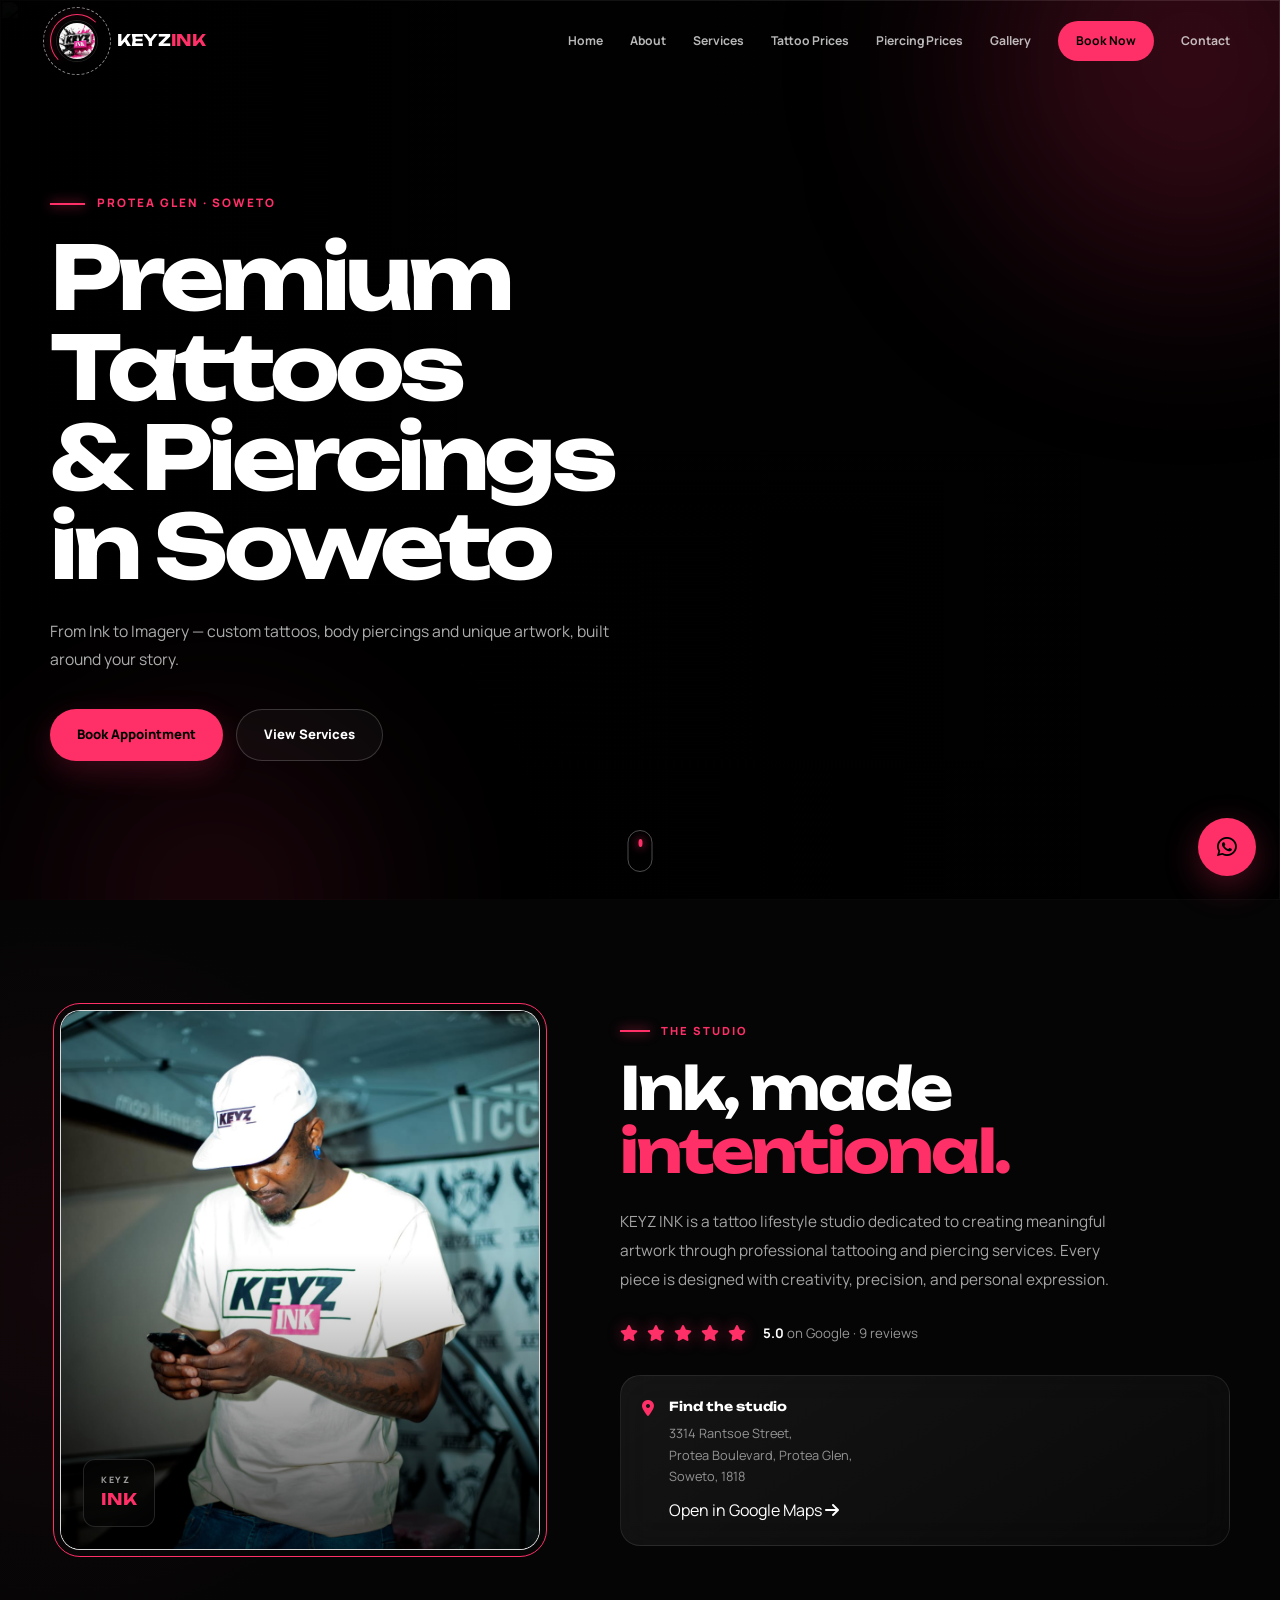
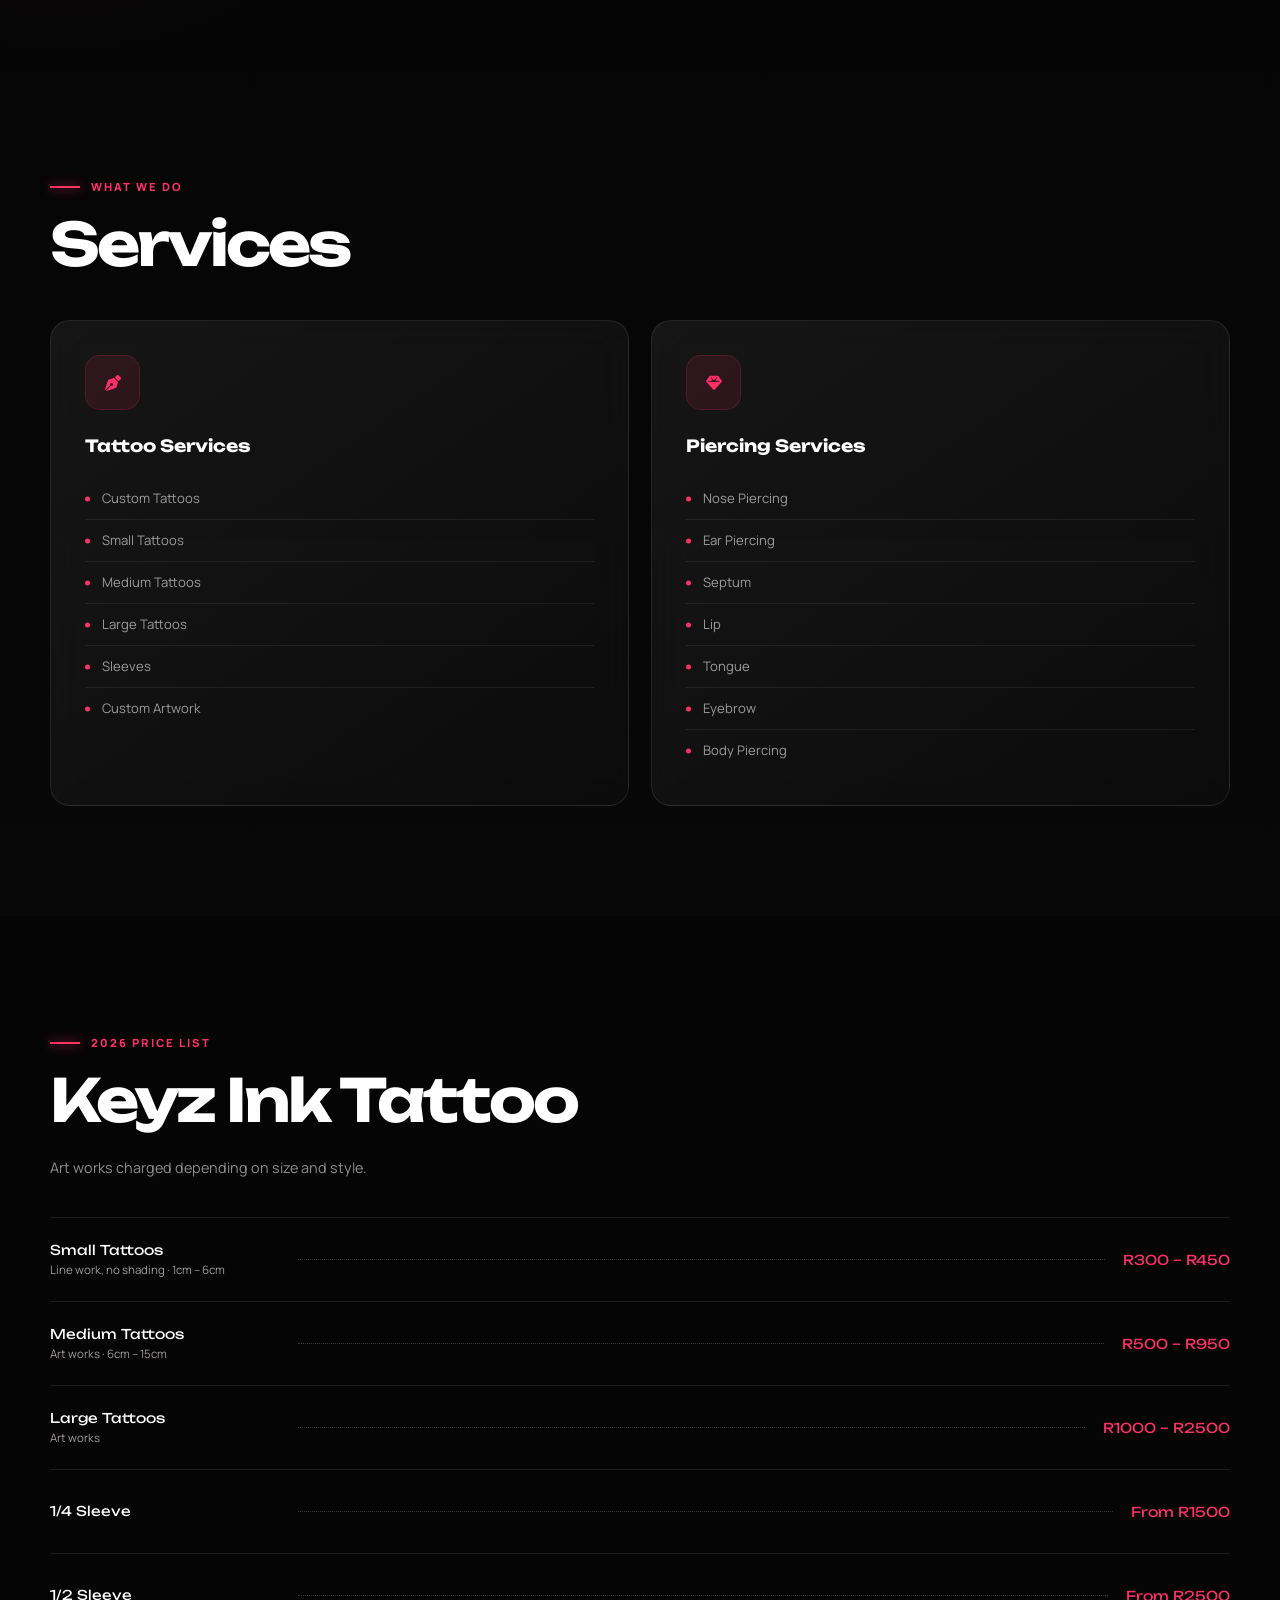
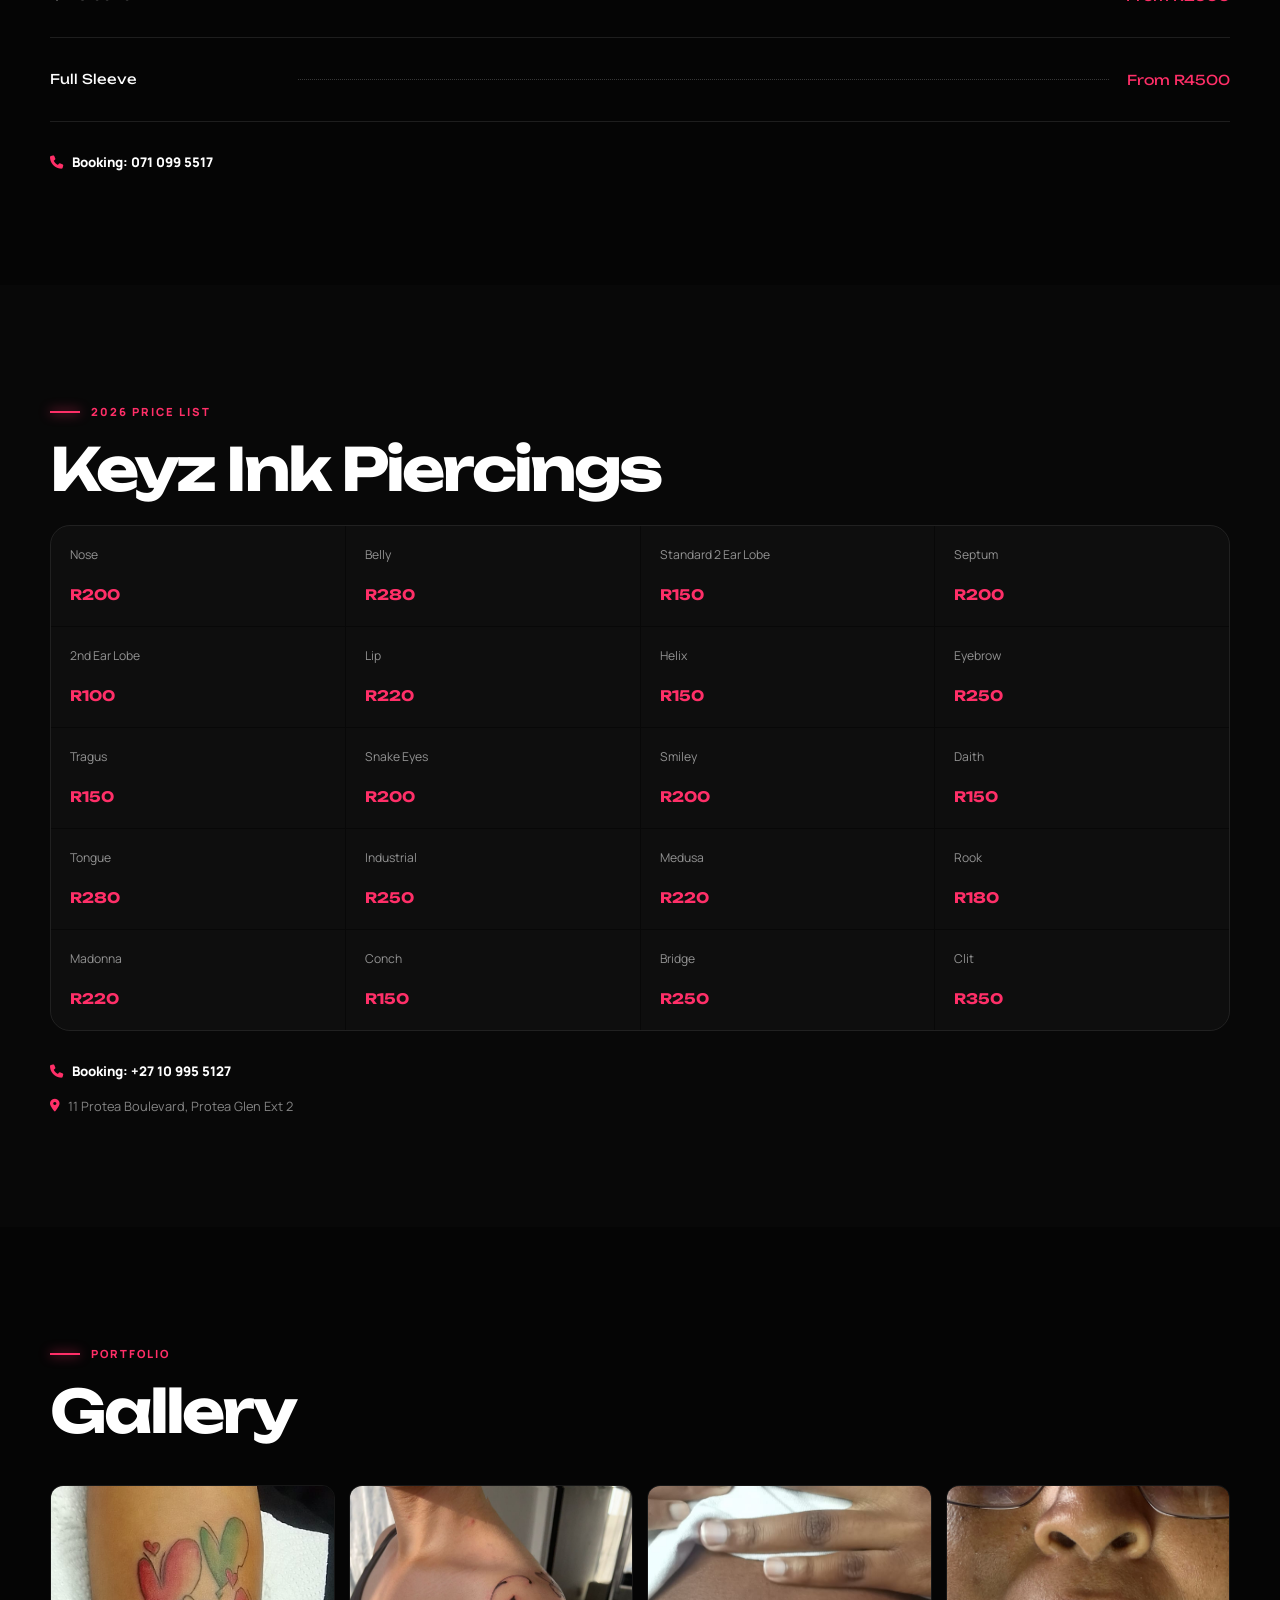
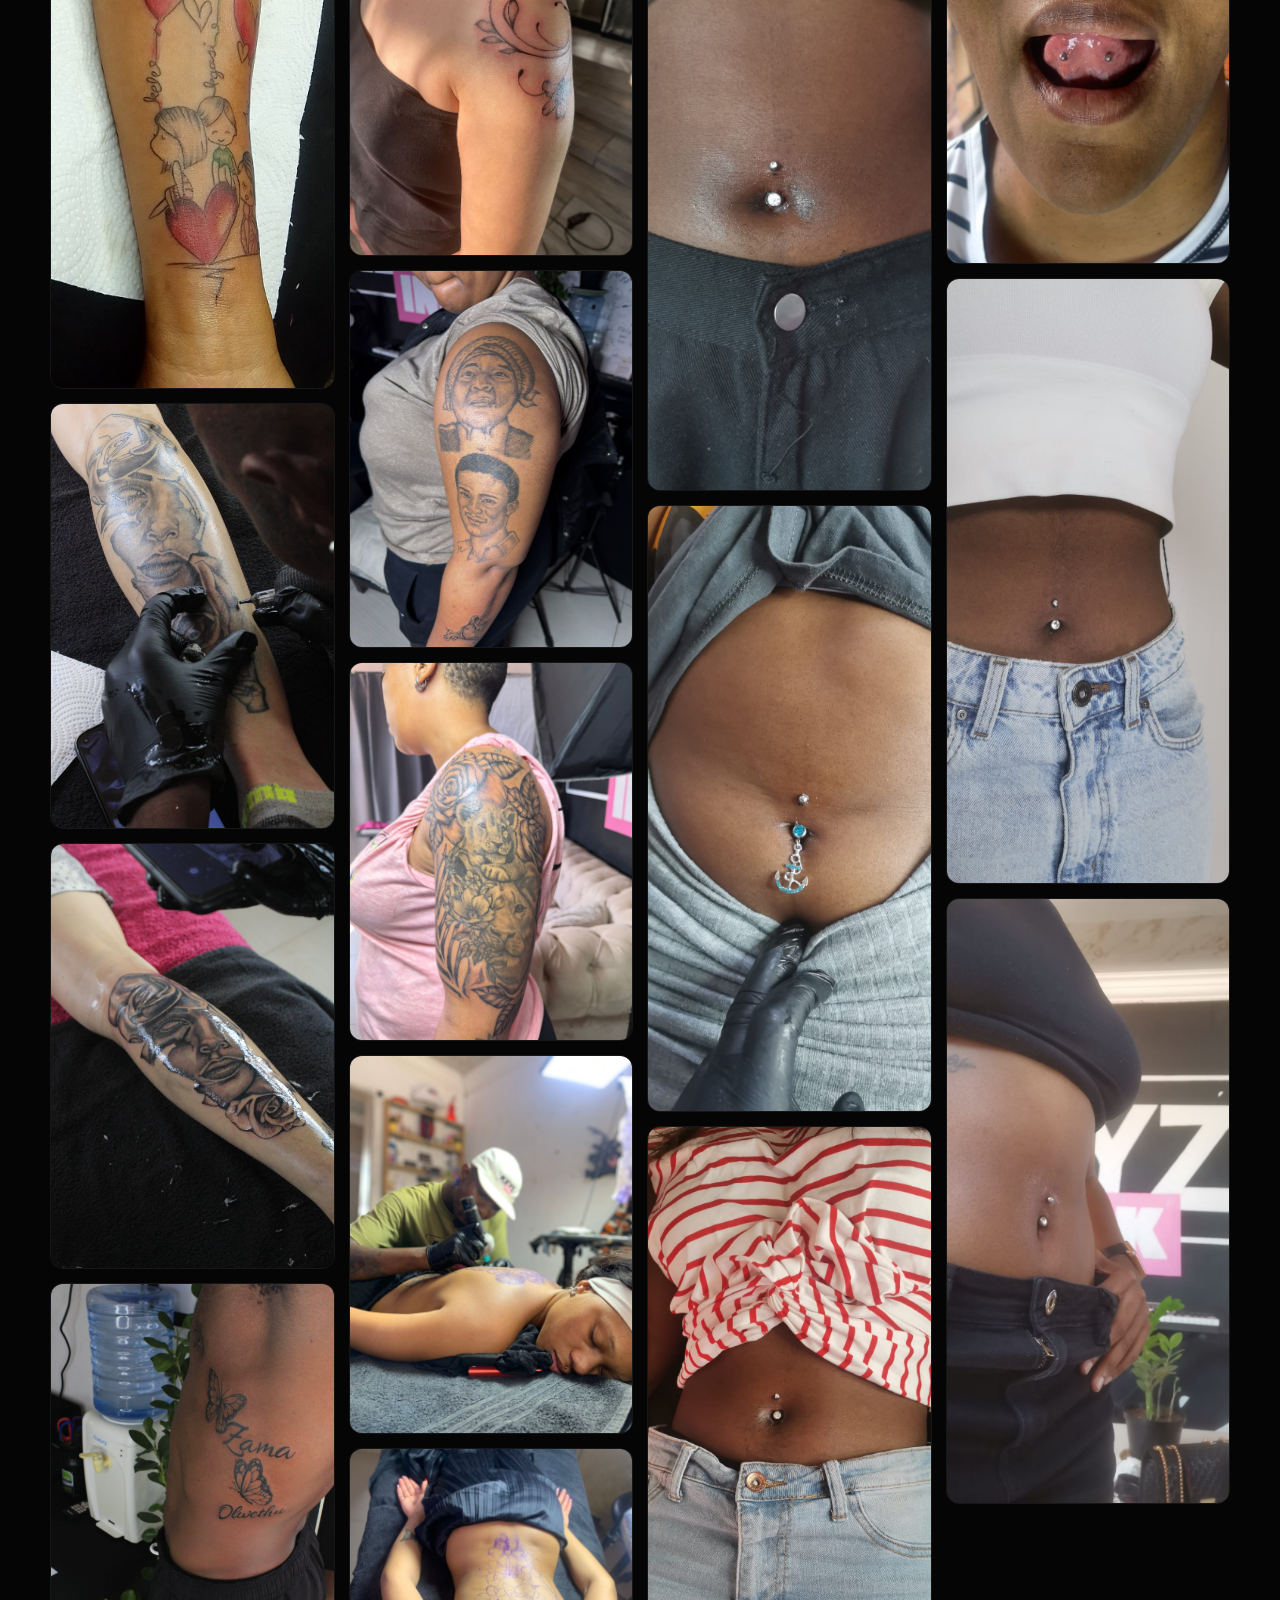
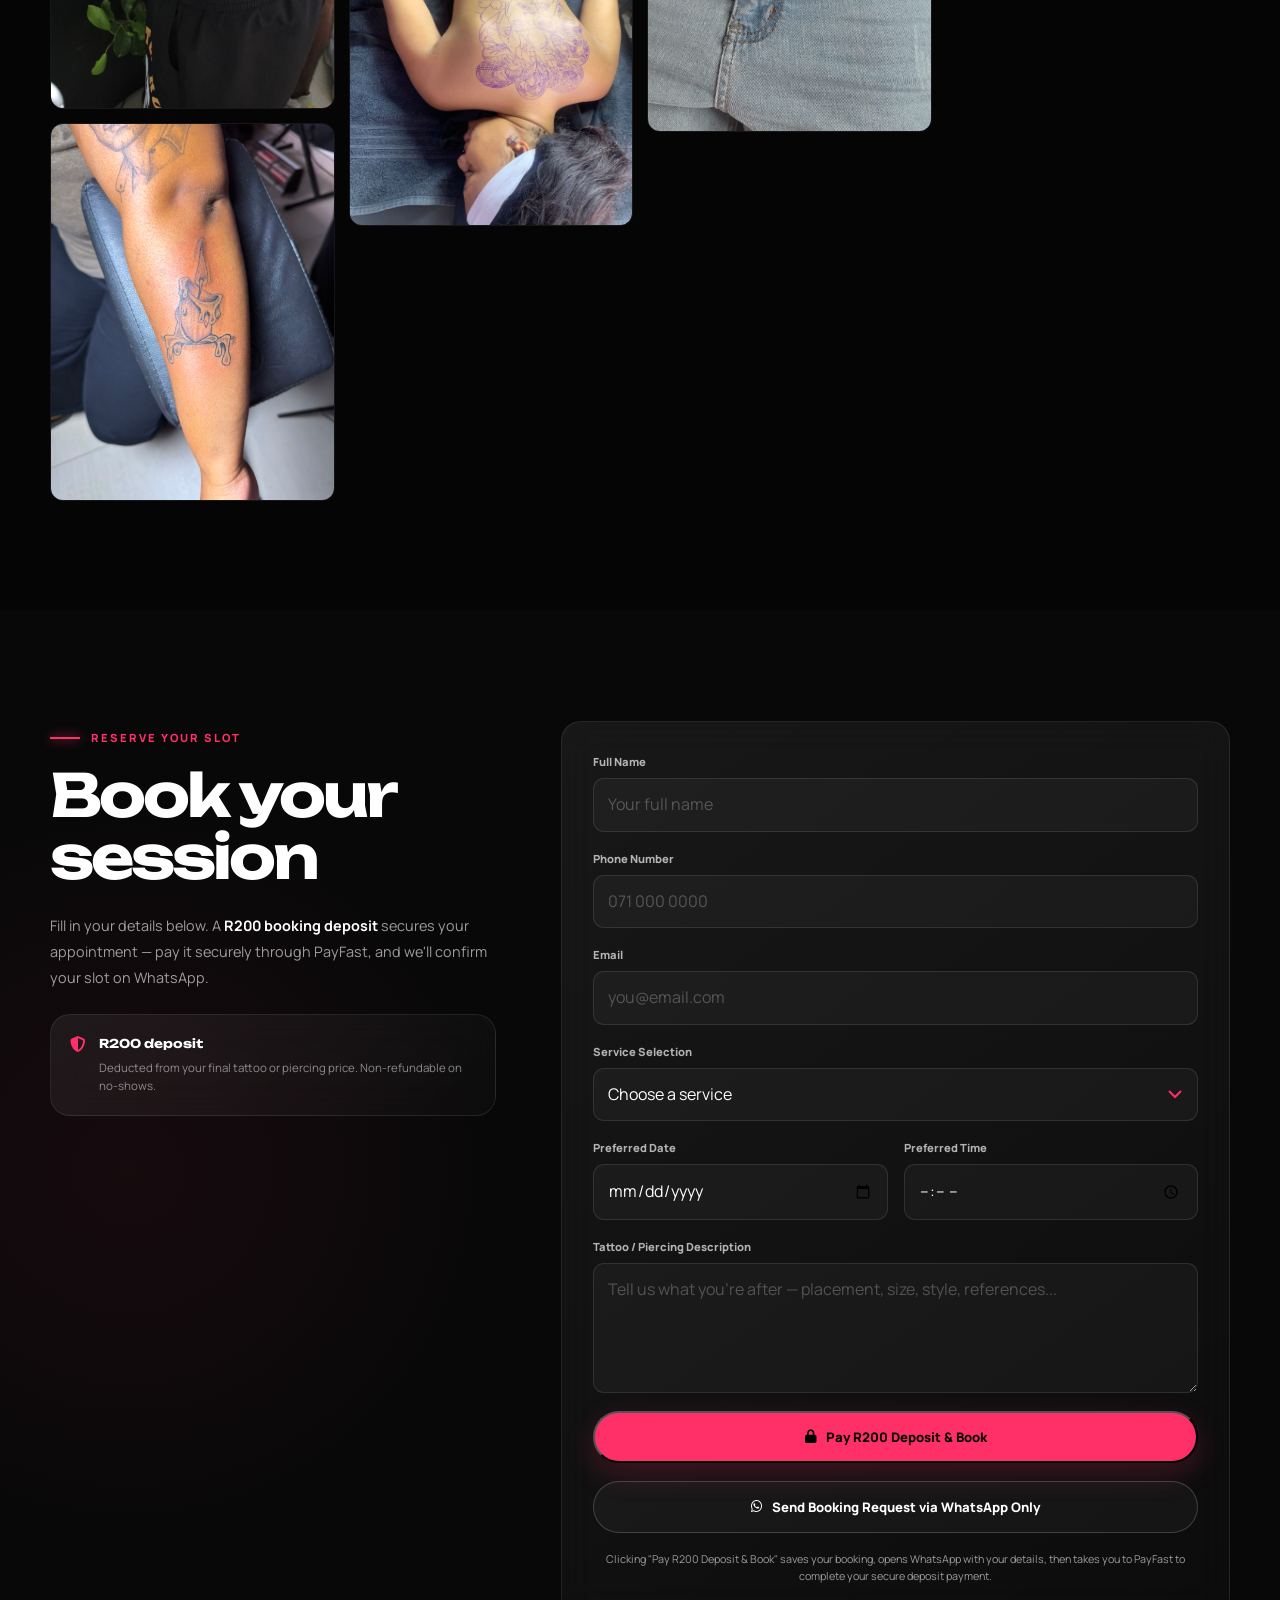
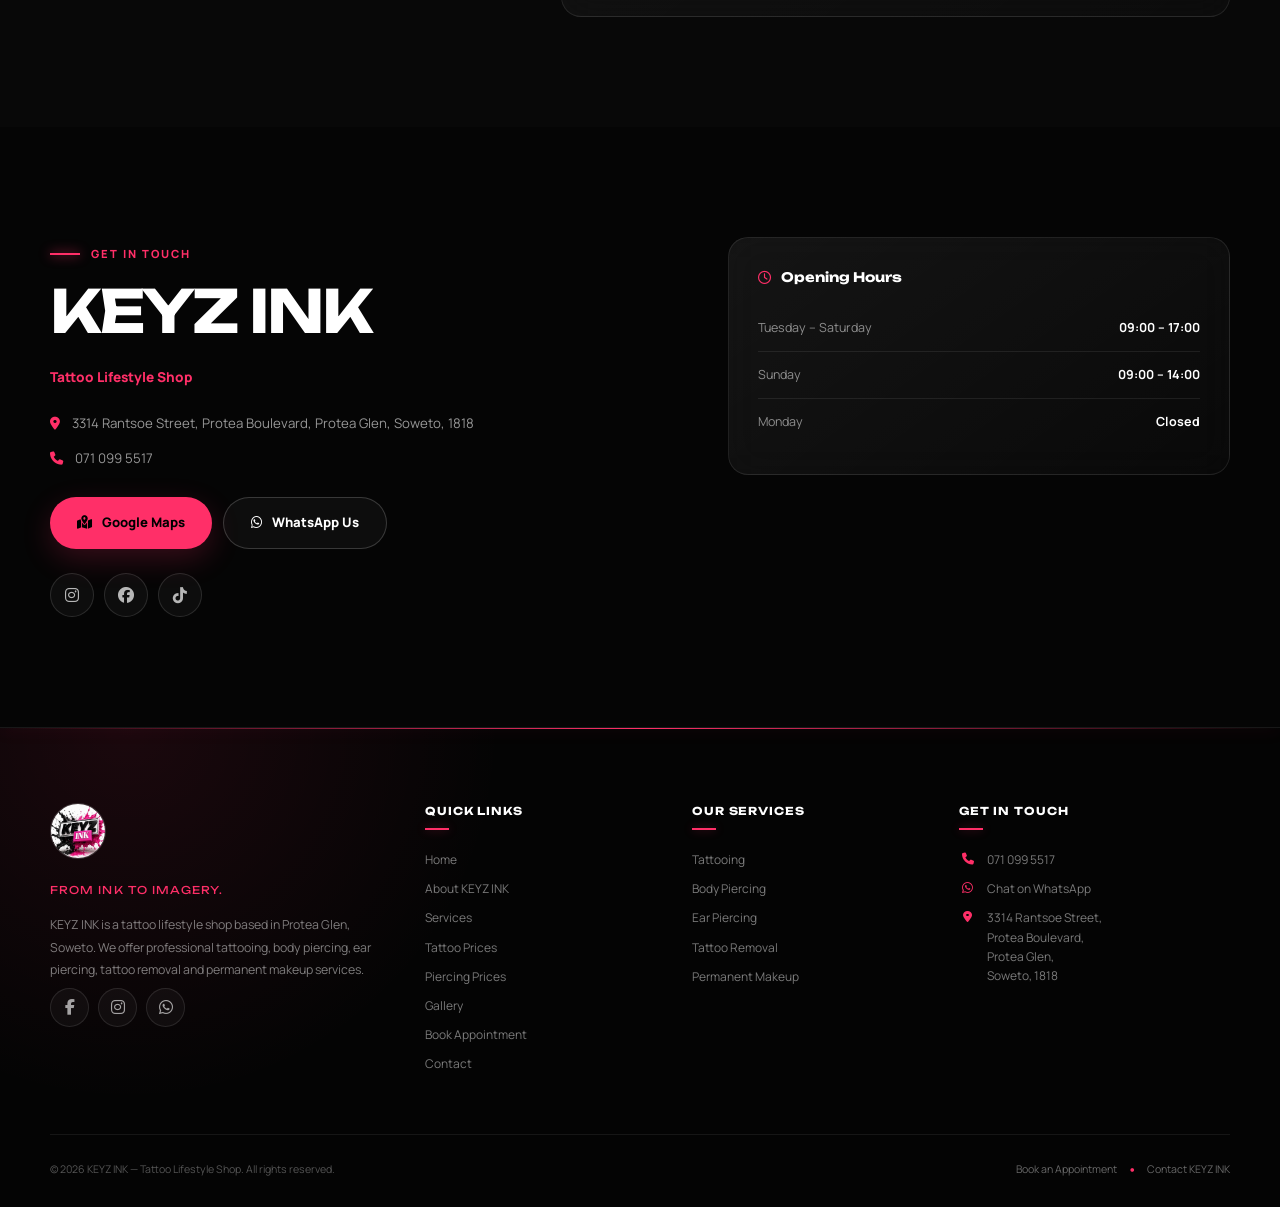
==== public/index.html @ 3956e94f "Refactor code structure for improved readability and maintainability" ====
<!DOCTYPE html>
<html lang="en">
<head>
<meta charset="UTF-8">
<meta name="viewport" content="width=device-width, initial-scale=1.0">
<title>KEYZ INK — Tattoo Lifestyle Shop | Soweto</title>
<meta name="description" content="Premium tattoo and piercing studio in Protea Glen, Soweto. From Ink to Imagery.">

<link rel="preconnect" href="https://fonts.googleapis.com">
<link rel="preconnect" href="https://fonts.gstatic.com" crossorigin>
<link href="https://fonts.googleapis.com/css2?family=Unbounded:wght@400;600;700;900&family=Manrope:wght@400;500;600;700;800&display=swap" rel="stylesheet">
<link rel="stylesheet" href="https://cdnjs.cloudflare.com/ajax/libs/font-awesome/6.5.2/css/all.min.css">
<link rel="stylesheet" href="style.css">
</head>
<body>

<div class="grain"></div>

<!-- HEADER -->
<header class="site-header" id="siteHeader">
  <div class="header-inner">

    <a href="#home" class="logo">
      <div class="logo-orbit">
        <span class="orbit orbit-one"></span>
        <span class="orbit orbit-two"></span>
        <img src="images/logo.jpeg" alt="KEYZ INK Tattoo Lifestyle Shop">
      </div>
      <span class="logo-text">
        <span class="logo-keyz">KEYZ</span><span class="logo-ink">INK</span>
      </span>
    </a>

    <nav class="main-nav" id="mainNav">
      <a href="#home" class="nav-link">Home</a>
      <a href="#about" class="nav-link">About</a>
      <a href="#services" class="nav-link">Services</a>
      <a href="#tattoo-prices" class="nav-link">Tattoo Prices</a>
      <a href="#piercing-prices" class="nav-link">Piercing Prices</a>
      <a href="#gallery" class="nav-link">Gallery</a>
      <a href="#booking" class="nav-link nav-cta">Book Now</a>
      <a href="#contact" class="nav-link">Contact</a>
    </nav>

    <button class="hamburger" id="hamburger" aria-label="Toggle menu" aria-expanded="false">
      <span></span><span></span><span></span>
    </button>
  </div>
</header>

<!-- HERO -->
<section class="hero" id="home">
  <div class="hero-bg">
    <img src="https://images.unsplash.com/photo-1611501275019-9b5cda994e8d?q=80&w=1800&auto=format&fit=crop" alt="" loading="eager">
    <div class="hero-overlay"></div>
  </div>

  <div class="glow glow-1"></div>
  <div class="glow glow-2"></div>

  <div class="hero-content">
    <p class="hero-eyebrow">Protea Glen · Soweto</p>
    <h1 class="hero-title">
      Premium Tattoos<br>&amp; Piercings<br>in Soweto
    </h1>
    <p class="hero-tagline">From Ink to Imagery — custom tattoos, body piercings and unique artwork, built around your story.</p>

    <div class="hero-actions">
      <a href="#booking" class="btn btn-primary">Book Appointment</a>
      <a href="#services" class="btn btn-ghost">View Services</a>
    </div>
  </div>

  <a href="#about" class="scroll-cue" aria-label="Scroll down">
    <span></span>
  </a>
</section>

<!-- ABOUT -->
<section class="about" id="about">
    <div class="section-inner about-grid">

        <div class="about-image">
            <img src="images/about.jpeg" alt="KEYZ INK Tattoo Lifestyle Shop">
            <div class="about-image-badge">
                <span>KEYZ</span>
                <strong>INK</strong>
            </div>
        </div>

        <div class="about-copy">
            <p class="section-kicker">THE STUDIO</p>

            <h2 class="section-title">
                Ink, made<br>
                <span>intentional.</span>
            </h2>

            <p class="about-text">
                KEYZ INK is a tattoo lifestyle studio dedicated to creating
                meaningful artwork through professional tattooing and piercing
                services. Every piece is designed with creativity, precision,
                and personal expression.
            </p>

            <div class="rating-block">
                <div class="stars" aria-label="5 out of 5 stars">
                    <i class="fa-solid fa-star"></i>
                    <i class="fa-solid fa-star"></i>
                    <i class="fa-solid fa-star"></i>
                    <i class="fa-solid fa-star"></i>
                    <i class="fa-solid fa-star"></i>
                </div>

                <p>
                    <strong>5.0</strong> on Google · 9 reviews
                </p>
            </div>

            <div class="about-location glass-card">
                <i class="fa-solid fa-location-dot"></i>

                <div>
                    <h3>Find the studio</h3>

                    <p>
                        3314 Rantsoe Street,<br>
                        Protea Boulevard, Protea Glen,<br>
                        Soweto, 1818
                    </p>

                    <a
                        href="https://www.google.com/maps/search/?api=1&query=3314+Rantsoe+Street+Protea+Boulevard+Protea+Glen+Soweto+1818"
                        target="_blank"
                        rel="noopener"
                        class="text-link"
                    >
                        Open in Google Maps
                        <i class="fa-solid fa-arrow-right"></i>
                    </a>
                </div>
            </div>

        </div>

    </div>
</section>

<!-- SERVICES -->
<section class="services" id="services">
  <div class="section-inner">
    <p class="section-kicker">What we do</p>
    <h2 class="section-title">Services</h2>

    <div class="services-grid">
      <div class="glass-card service-card">
        <div class="service-icon"><i class="fa-solid fa-pen-nib"></i></div>
        <h3>Tattoo Services</h3>
        <ul class="service-list">
          <li>Custom Tattoos</li>
          <li>Small Tattoos</li>
          <li>Medium Tattoos</li>
          <li>Large Tattoos</li>
          <li>Sleeves</li>
          <li>Custom Artwork</li>
        </ul>
      </div>

      <div class="glass-card service-card">
        <div class="service-icon"><i class="fa-solid fa-gem"></i></div>
        <h3>Piercing Services</h3>
        <ul class="service-list">
          <li>Nose Piercing</li>
          <li>Ear Piercing</li>
          <li>Septum</li>
          <li>Lip</li>
          <li>Tongue</li>
          <li>Eyebrow</li>
          <li>Body Piercing</li>
        </ul>
      </div>
    </div>
  </div>
</section>

<!-- TATTOO PRICES -->
<section class="pricing" id="tattoo-prices">
  <div class="section-inner">
    <p class="section-kicker">2026 Price List</p>
    <h2 class="section-title">Keyz Ink Tattoo</h2>
    <p class="pricing-subtitle">Art works charged depending on size and style.</p>

    <div class="flash-sheet">
      <div class="flash-row">
        <div class="flash-name">
          <span class="flash-title">Small Tattoos</span>
          <span class="flash-detail">Line work, no shading · 1cm – 6cm</span>
        </div>
        <div class="flash-leader"></div>
        <div class="flash-price">R300 – R450</div>
      </div>

      <div class="flash-row">
        <div class="flash-name">
          <span class="flash-title">Medium Tattoos</span>
          <span class="flash-detail">Art works · 6cm – 15cm</span>
        </div>
        <div class="flash-leader"></div>
        <div class="flash-price">R500 – R950</div>
      </div>

      <div class="flash-row">
        <div class="flash-name">
          <span class="flash-title">Large Tattoos</span>
          <span class="flash-detail">Art works</span>
        </div>
        <div class="flash-leader"></div>
        <div class="flash-price">R1000 – R2500</div>
      </div>

      <div class="flash-row">
        <div class="flash-name">
          <span class="flash-title">1/4 Sleeve</span>
        </div>
        <div class="flash-leader"></div>
        <div class="flash-price">From R1500</div>
      </div>

      <div class="flash-row">
        <div class="flash-name">
          <span class="flash-title">1/2 Sleeve</span>
        </div>
        <div class="flash-leader"></div>
        <div class="flash-price">From R2500</div>
      </div>

      <div class="flash-row">
        <div class="flash-name">
          <span class="flash-title">Full Sleeve</span>
        </div>
        <div class="flash-leader"></div>
        <div class="flash-price">From R4500</div>
      </div>
    </div>

    <a href="tel:0710995517" class="booking-line"><i class="fa-solid fa-phone"></i> Booking: 071 099 5517</a>
  </div>
</section>

<!-- PIERCING PRICES -->
<section class="pricing pricing-alt" id="piercing-prices">
  <div class="section-inner">
    <p class="section-kicker">2026 Price List</p>
    <h2 class="section-title">Keyz Ink Piercings</h2>

    <div class="piercing-grid">
      <div class="piercing-item"><span>Nose</span><b>R200</b></div>
      <div class="piercing-item"><span>Belly</span><b>R280</b></div>
      <div class="piercing-item"><span>Standard 2 Ear Lobe</span><b>R150</b></div>
      <div class="piercing-item"><span>Septum</span><b>R200</b></div>
      <div class="piercing-item"><span>2nd Ear Lobe</span><b>R100</b></div>
      <div class="piercing-item"><span>Lip</span><b>R220</b></div>
      <div class="piercing-item"><span>Helix</span><b>R150</b></div>
      <div class="piercing-item"><span>Eyebrow</span><b>R250</b></div>
      <div class="piercing-item"><span>Tragus</span><b>R150</b></div>
      <div class="piercing-item"><span>Snake Eyes</span><b>R200</b></div>
      <div class="piercing-item"><span>Smiley</span><b>R200</b></div>
      <div class="piercing-item"><span>Daith</span><b>R150</b></div>
      <div class="piercing-item"><span>Tongue</span><b>R280</b></div>
      <div class="piercing-item"><span>Industrial</span><b>R250</b></div>
      <div class="piercing-item"><span>Medusa</span><b>R220</b></div>
      <div class="piercing-item"><span>Rook</span><b>R180</b></div>
      <div class="piercing-item"><span>Madonna</span><b>R220</b></div>
      <div class="piercing-item"><span>Conch</span><b>R150</b></div>
      <div class="piercing-item"><span>Bridge</span><b>R250</b></div>
      <div class="piercing-item"><span>Clit</span><b>R350</b></div>
    </div>

    <a href="tel:+27109955127" class="booking-line"><i class="fa-solid fa-phone"></i> Booking: +27 10 995 5127</a>
    <p class="piercing-location"><i class="fa-solid fa-location-dot"></i> 11 Protea Boulevard, Protea Glen Ext 2</p>
  </div>
</section>

<!-- GALLERY -->
<section class="gallery" id="gallery">
  <div class="section-inner">
    <p class="section-kicker">Portfolio</p>
    <h2 class="section-title">Gallery</h2>

    <div class="masonry" id="masonry">
      <!-- populated by script.js -->
    </div>
  </div>
</section>

<div class="lightbox" id="lightbox">
  <button class="lightbox-close" id="lightboxClose" aria-label="Close"><i class="fa-solid fa-xmark"></i></button>
  <button class="lightbox-nav lightbox-prev" id="lightboxPrev" aria-label="Previous"><i class="fa-solid fa-chevron-left"></i></button>
  <img src="" alt="" id="lightboxImg">
  <button class="lightbox-nav lightbox-next" id="lightboxNext" aria-label="Next"><i class="fa-solid fa-chevron-right"></i></button>
</div>

<!-- BOOKING -->
<section class="booking" id="booking">
  <div class="section-inner booking-grid">
    <div class="booking-intro">
      <p class="section-kicker">Reserve your slot</p>
      <h2 class="section-title">Book your session</h2>
      <p class="booking-text">Fill in your details below. A <strong>R200 booking deposit</strong> secures your appointment — pay it securely through PayFast, and we'll confirm your slot on WhatsApp.</p>

      <div class="glass-card deposit-note">
        <i class="fa-solid fa-shield-halved"></i>
        <div>
          <h4>R200 deposit</h4>
          <p>Deducted from your final tattoo or piercing price. Non-refundable on no-shows.</p>
        </div>
      </div>
    </div>

    <form class="glass-card booking-form" id="bookingForm">
      <div class="form-row">
        <label for="fullName">Full Name</label>
        <input type="text" id="fullName" name="fullName" placeholder="Your full name" required>
      </div>

      <div class="form-row">
        <label for="phone">Phone Number</label>
        <input type="tel" id="phone" name="phone" placeholder="071 000 0000" required>
      </div>

      <div class="form-row">
        <label for="email">Email</label>
        <input type="email" id="email" name="email" placeholder="you@email.com" required>
      </div>

      <div class="form-row">
        <label for="serviceType">Service Selection</label>
        <select id="serviceType" name="serviceType" required>
          <option value="" disabled selected>Choose a service</option>
          <option value="Tattoo">Tattoo</option>
          <option value="Piercing">Piercing</option>
          <option value="Consultation">Consultation</option>
        </select>
      </div>

      <div class="form-row form-row-split">
        <div>
          <label for="date">Preferred Date</label>
          <input type="date" id="date" name="date" required>
        </div>
        <div>
          <label for="time">Preferred Time</label>
          <input type="time" id="time" name="time" required>
        </div>
      </div>

      <div class="form-row">
        <label for="description">Tattoo / Piercing Description</label>
        <textarea id="description" name="description" rows="4" placeholder="Tell us what you're after — placement, size, style, references..." required></textarea>
      </div>

      <button type="submit" class="btn btn-primary btn-block" id="submitBtn">
        <i class="fa-solid fa-lock"></i> Pay R200 Deposit &amp; Book
      </button>

      <button type="button" class="btn btn-ghost btn-block" id="whatsappOnlyBtn">
        <i class="fa-brands fa-whatsapp"></i> Send Booking Request via WhatsApp Only
      </button>

      <p class="form-note" id="formNote">Clicking "Pay R200 Deposit &amp; Book" saves your booking, opens WhatsApp with your details, then takes you to PayFast to complete your secure deposit payment.</p>
    </form>
  </div>
</section>

<!-- CONTACT -->
<section class="contact" id="contact">
  <div class="section-inner contact-grid">
    <div>
      <p class="section-kicker">Get in touch</p>
      <h2 class="section-title">KEYZ INK</h2>
      <p class="contact-sub">Tattoo Lifestyle Shop</p>

      <ul class="contact-list">
        <li><i class="fa-solid fa-location-dot"></i> 3314 Rantsoe Street, Protea Boulevard, Protea Glen, Soweto, 1818</li>
        <li><i class="fa-solid fa-phone"></i> 071 099 5517</li>
      </ul>

      <div class="contact-actions">
        <a href="https://www.google.com/maps/search/?api=1&query=3314+Rantsoe+Street+Protea+Boulevard+Protea+Glen+Soweto+1818" target="_blank" rel="noopener" class="btn btn-primary"><i class="fa-solid fa-map-location-dot"></i> Google Maps</a>
        <a href="https://wa.me/27710995517" target="_blank" rel="noopener" class="btn btn-ghost"><i class="fa-brands fa-whatsapp"></i> WhatsApp Us</a>
      </div>

      <div class="socials">
        <a href="https://www.instagram.com/keyzink_/" target="_blank" rel="noopener" aria-label="Instagram"><i class="fa-brands fa-instagram"></i></a>
        <a href="https://www.facebook.com/keyzinksa/" target="_blank" rel="noopener" aria-label="Facebook"><i class="fa-brands fa-facebook"></i></a>
        <a href="#" aria-label="TikTok"><i class="fa-brands fa-tiktok"></i></a>
      </div>
    </div>

    <div class="glass-card hours-card">
      <h3><i class="fa-regular fa-clock"></i> Opening Hours</h3>
      <div class="hours-row"><span>Tuesday – Saturday</span><b>09:00 – 17:00</b></div>
      <div class="hours-row"><span>Sunday</span><b>09:00 – 14:00</b></div>
      <div class="hours-row"><span>Monday</span><b>Closed</b></div>
    </div>
  </div>
</section>

<footer class="site-footer">

    <div class="footer-inner">

        <div class="footer-brand">

            <a href="#home" class="footer-logo">
                <img src="images/logo.jpeg" alt="KEYZ INK Tattoo Lifestyle Shop">
            </a>

            <p class="footer-tagline">FROM INK TO IMAGERY.</p>

            <p class="footer-description">
                KEYZ INK is a tattoo lifestyle shop based in
                Protea Glen, Soweto. We offer professional
                tattooing, body piercing, ear piercing,
                tattoo removal and permanent makeup services.
            </p>

            <div class="footer-socials">
                <a href="https://www.facebook.com/keyzinksa/" target="_blank" rel="noopener" aria-label="KEYZ INK Facebook"><i class="fa-brands fa-facebook-f"></i></a>
                <a href="https://www.instagram.com/keyzink_/" target="_blank" rel="noopener" aria-label="KEYZ INK Instagram"><i class="fa-brands fa-instagram"></i></a>
                <a href="https://wa.me/27710995517" target="_blank" rel="noopener" aria-label="KEYZ INK WhatsApp"><i class="fa-brands fa-whatsapp"></i></a>
            </div>

        </div>

        <div class="footer-column">
            <h3>QUICK LINKS</h3>
            <a href="#home">Home</a>
            <a href="#about">About KEYZ INK</a>
            <a href="#services">Services</a>
            <a href="#tattoo-prices">Tattoo Prices</a>
            <a href="#piercing-prices">Piercing Prices</a>
            <a href="#gallery">Gallery</a>
            <a href="#booking">Book Appointment</a>
            <a href="#contact">Contact</a>
        </div>

        <div class="footer-column">
            <h3>OUR SERVICES</h3>
            <span>Tattooing</span>
            <span>Body Piercing</span>
            <span>Ear Piercing</span>
            <span>Tattoo Removal</span>
            <span>Permanent Makeup</span>
        </div>

        <div class="footer-column footer-contact">
            <h3>GET IN TOUCH</h3>
            <a href="tel:+27710995517"><i class="fa-solid fa-phone"></i><span>071 099 5517</span></a>
            <a href="https://wa.me/27710995517" target="_blank" rel="noopener"><i class="fa-brands fa-whatsapp"></i><span>Chat on WhatsApp</span></a>
            <a href="https://www.google.com/maps/search/?api=1&query=3314+Rantsoe+Street+Protea+Boulevard+Protea+Glen+Soweto+1818" target="_blank" rel="noopener">
                <i class="fa-solid fa-location-dot"></i>
                <span>3314 Rantsoe Street,<br>Protea Boulevard,<br>Protea Glen,<br>Soweto, 1818</span>
            </a>
        </div>

    </div>

    <div class="footer-bottom">
        <p>© 2026 KEYZ INK — Tattoo Lifestyle Shop. All rights reserved.</p>
        <div class="footer-bottom-links">
            <a href="#booking">Book an Appointment</a>
            <span>•</span>
            <a href="#contact">Contact KEYZ INK</a>
        </div>
    </div>

</footer>

<a href="https://wa.me/27710995517" class="whatsapp-float" target="_blank" rel="noopener" aria-label="Chat on WhatsApp">
  <i class="fa-brands fa-whatsapp"></i>
</a>

<script src="script.js"></script>
</body>
</html>
---- public/style.css ----
/* =========================================================
   KEYZ INK — TATTOO LIFESTYLE SHOP
   BLACK / WHITE / PINK
   COMPLETE PREMIUM STYLESHEET
   ========================================================= */


/* =========================================================
   VARIABLES
   ========================================================= */

:root {
    --black: #050505;
    --black-2: #080808;
    --black-3: #101010;
    --black-4: #151515;

    --white: #ffffff;
    --white-soft: #eeeeee;

    --grey: #a09ba0;
    --grey-dark: #666166;

    --pink: #ff2f68;
    --pink-light: #ff5684;
    --pink-dark: #d91c54;

    --pink-soft: rgba(255, 47, 104, 0.1);
    --pink-glow: rgba(255, 47, 104, 0.25);
    --pink-glow-strong: rgba(255, 47, 104, 0.45);

    --border: rgba(255, 255, 255, 0.09);
    --border-light: rgba(255, 255, 255, 0.14);

    --display: "Unbounded", sans-serif;
    --body: "Manrope", sans-serif;

    --container: 1180px;

    --radius: 20px;
    --radius-small: 12px;

    --ease: cubic-bezier(.2, .8, .2, 1);
}


/* =========================================================
   RESET
   ========================================================= */

* {
    margin: 0;
    padding: 0;
    box-sizing: border-box;
}

html {
    scroll-behavior: smooth;
    background: var(--black);
}

body {
    background: var(--black);
    color: var(--white);
    font-family: var(--body);
    line-height: 1.6;
    overflow-x: hidden;
}

img {
    display: block;
    max-width: 100%;
}

a {
    color: inherit;
    text-decoration: none;
}

button,
input,
select,
textarea {
    font: inherit;
}

button {
    cursor: pointer;
}

ul {
    list-style: none;
}

::selection {
    background: var(--pink);
    color: #000;
}


/* =========================================================
   SCROLLBAR
   ========================================================= */

::-webkit-scrollbar {
    width: 8px;
}

::-webkit-scrollbar-track {
    background: var(--black);
}

::-webkit-scrollbar-thumb {
    background: var(--pink-dark);
    border-radius: 20px;
}

::-webkit-scrollbar-thumb:hover {
    background: var(--pink);
}


/* =========================================================
   GLOBAL
   ========================================================= */

.section-inner {
    width: min(
        var(--container),
        calc(100% - 48px)
    );

    margin: auto;
    padding: 110px 0;
}

.section-kicker {
    display: inline-flex;
    align-items: center;
    gap: 11px;

    color: var(--pink);
    font-size: .7rem;
    font-weight: 800;

    text-transform: uppercase;
    letter-spacing: .18em;

    margin-bottom: 17px;
}

.section-kicker::before {
    content: "";

    width: 30px;
    height: 2px;

    background: var(--pink);

    box-shadow:
        0 0 12px var(--pink);
}

.section-title {
    font-family: var(--display);

    font-size: clamp(2rem, 5vw, 3.7rem);
    line-height: 1.05;

    letter-spacing: -.05em;

    margin-bottom: 25px;
}

.section-title span {
    color: var(--pink);
}


/* =========================================================
   GLASS CARD
   ========================================================= */

.glass-card {
    position: relative;

    background:
        linear-gradient(
            145deg,
            rgba(255, 255, 255, .065),
            rgba(255, 255, 255, .02)
        );

    border: 1px solid var(--border);
    border-radius: var(--radius);

    backdrop-filter: blur(18px);
    -webkit-backdrop-filter: blur(18px);

    overflow: hidden;

    transition:
        transform .4s var(--ease),
        border-color .4s ease,
        box-shadow .4s ease,
        background .4s ease;
}

.glass-card::before {
    content: "";

    position: absolute;
    inset: 0;

    background:
        linear-gradient(
            120deg,
            transparent 25%,
            rgba(255, 255, 255, .06),
            transparent 75%
        );

    transform: translateX(-120%);

    transition:
        transform .9s ease;

    pointer-events: none;
}

.glass-card:hover::before {
    transform: translateX(120%);
}

.glass-card:hover {
    transform: translateY(-7px);

    border-color:
        rgba(255, 47, 104, .45);

    box-shadow:
        0 25px 70px rgba(0, 0, 0, .45),
        0 0 35px rgba(255, 47, 104, .08);
}


/* =========================================================
   BUTTONS
   ========================================================= */

.btn {
    position: relative;

    min-height: 52px;

    padding: 0 27px;

    display: inline-flex;
    align-items: center;
    justify-content: center;

    gap: 10px;

    border-radius: 999px;

    font-size: .82rem;
    font-weight: 800;

    overflow: hidden;

    transition:
        transform .35s var(--ease),
        box-shadow .35s ease,
        background .35s ease,
        border-color .35s ease;
}

.btn:hover {
    transform: translateY(-3px);
}

.btn-primary {
    background: var(--pink);
    color: #000;

    box-shadow:
        0 10px 30px rgba(255, 47, 104, .2);
}

.btn-primary:hover {
    background: var(--pink-light);

    box-shadow:
        0 15px 45px rgba(255, 47, 104, .4);
}

.btn-ghost {
    color: #fff;

    background:
        rgba(255, 255, 255, .035);

    border:
        1px solid rgba(255, 255, 255, .18);
}

.btn-ghost:hover {
    color: var(--pink);

    border-color: var(--pink);

    background:
        rgba(255, 47, 104, .05);
}

.btn-block {
    width: 100%;
}


/* =========================================================
   HEADER
   ========================================================= */

.site-header {
    position: fixed;

    top: 0;
    left: 0;
    right: 0;

    z-index: 1000;

    background: transparent;

    border-bottom:
        1px solid transparent;

    transition:
        background .4s ease,
        border-color .4s ease,
        backdrop-filter .4s ease;
}

.site-header.scrolled {
    background:
        rgba(5, 5, 5, .82);

    backdrop-filter:
        blur(20px);

    -webkit-backdrop-filter:
        blur(20px);

    border-color:
        rgba(255, 255, 255, .08);
}

.header-inner {
    width:
        min(
            var(--container),
            calc(100% - 48px)
        );

    min-height: 82px;

    margin: auto;

    display: flex;
    align-items: center;
    justify-content: space-between;
}


/* =========================================================
   LOGO — circular mark with two independently
   rotating rings orbiting it, continuously, forever
   ========================================================= */

.logo {
    display: flex;
    align-items: center;
    gap: 13px;

    position: relative;
    z-index: 20;
}

.logo-orbit {
    position: relative;

    width: 54px;
    height: 54px;

    display: flex;
    align-items: center;
    justify-content: center;

    flex-shrink: 0;
}

.logo-orbit img {
    width: 40px;
    height: 40px;

    border-radius: 50%;
    object-fit: cover;

    position: relative;
    z-index: 2;

    border: 2px solid var(--black);
    box-shadow: 0 0 0 1px rgba(255, 255, 255, .12);

    transition: transform .35s var(--ease);
}

.logo:hover .logo-orbit img {
    transform: scale(1.06);
}

/* Ring 1 — inner line, solid pink arc, spins clockwise */
.orbit {
    position: absolute;
    inset: 0;

    border-radius: 50%;

    pointer-events: none;
}

.orbit-one {
    border: 1.5px solid transparent;
    border-top-color: var(--pink);
    border-left-color: var(--pink);

    filter: drop-shadow(0 0 4px rgba(255, 47, 104, .55));

    animation: orbitSpin 3.2s linear infinite;
}

/* Ring 2 — outer line, offset further out, spins counter-clockwise, slower */
.orbit-two {
    inset: -7px;

    border: 1px dashed rgba(255, 255, 255, .55);

    animation: orbitSpin 6.5s linear infinite reverse;
}

@keyframes orbitSpin {
    from {
        transform: rotate(0deg);
    }

    to {
        transform: rotate(360deg);
    }
}

.logo-text {
    display: flex;
    align-items: baseline;

    font-family: var(--display);
    font-size: 1rem;

    letter-spacing: -.02em;
}

.logo-keyz {
    color: var(--white);
    font-weight: 700;
}

.logo-ink {
    color: var(--pink);
    font-weight: 700;
}

@media (prefers-reduced-motion: reduce) {
    .orbit-one,
    .orbit-two {
        animation: none;
    }
}


/* =========================================================
   NAV
   ========================================================= */

.main-nav {
    display: flex;
    align-items: center;

    gap: 27px;
}

.nav-link {
    position: relative;

    color:
        rgba(255, 255, 255, .72);

    font-size: .76rem;
    font-weight: 700;

    transition:
        color .3s ease;
}

.nav-link::after {
    content: "";

    position: absolute;

    left: 0;
    bottom: -8px;

    width: 0;
    height: 2px;

    background: var(--pink);

    box-shadow:
        0 0 10px var(--pink);

    transition:
        width .35s var(--ease);
}

.nav-link:hover {
    color: #fff;
}

.nav-link:hover::after {
    width: 100%;
}

.nav-cta {
    padding: 10px 18px;

    border-radius: 999px;

    background: var(--pink);

    color: #000 !important;
}

.nav-cta::after {
    display: none;
}

.nav-cta:hover {
    box-shadow:
        0 10px 30px
        rgba(255, 47, 104, .35);
}


/* =========================================================
   HAMBURGER
   ========================================================= */

.hamburger {
    display: none;

    width: 43px;
    height: 43px;

    border-radius: 50%;

    border:
        1px solid rgba(255, 255, 255, .1);

    background:
        rgba(255, 255, 255, .04);

    align-items: center;
    justify-content: center;

    flex-direction: column;

    gap: 5px;

    z-index: 20;
}

.hamburger span {
    width: 18px;
    height: 2px;

    background: white;

    border-radius: 5px;

    transition:
        transform .35s ease,
        opacity .25s ease;
}

.hamburger.open span:first-child {
    transform:
        translateY(7px)
        rotate(45deg);
}

.hamburger.open span:nth-child(2) {
    opacity: 0;
}

.hamburger.open span:last-child {
    transform:
        translateY(-7px)
        rotate(-45deg);
}


/* =========================================================
   HERO
   ========================================================= */

.hero {
    position: relative;

    min-height: 100svh;

    display: flex;
    align-items: center;

    overflow: hidden;
}

.hero-bg {
    position: absolute;

    inset: 0;

    z-index: 0;
}

.hero-bg img {
    width: 100%;
    height: 100%;

    object-fit: cover;

    filter:
        grayscale(.25)
        brightness(.65)
        contrast(1.08);

    animation:
        heroZoom 14s ease-in-out infinite alternate;
}

@keyframes heroZoom {
    from {
        transform: scale(1);
    }

    to {
        transform: scale(1.06);
    }
}

.hero-overlay {
    position: absolute;

    inset: 0;

    background:
        linear-gradient(
            90deg,
            rgba(0, 0, 0, .93),
            rgba(0, 0, 0, .68),
            rgba(0, 0, 0, .42)
        ),

        linear-gradient(
            180deg,
            rgba(0, 0, 0, .55),
            rgba(0, 0, 0, .85)
        );
}

.hero-content {
    position: relative;

    z-index: 5;

    width:
        min(
            var(--container),
            calc(100% - 48px)
        );

    margin: auto;

    padding:
        145px 0 90px;
}

.hero-eyebrow {
    display: flex;
    align-items: center;

    gap: 12px;

    color: var(--pink);

    font-size: .73rem;
    font-weight: 800;

    text-transform: uppercase;
    letter-spacing: .17em;

    margin-bottom: 20px;

    animation:
        fadeUp .8s ease forwards;
}

.hero-eyebrow::before {
    content: "";

    width: 35px;
    height: 2px;

    background: var(--pink);

    box-shadow:
        0 0 12px var(--pink);
}

.hero-title {
    max-width: 850px;

    font-family: var(--display);

    font-size:
        clamp(2.7rem, 7vw, 5.5rem);

    line-height: 1.02;

    letter-spacing: -.055em;

    animation:
        fadeUp .9s .1s ease forwards;

    opacity: 0;
}

.hero-tagline {
    max-width: 560px;

    margin-top: 25px;

    color:
        rgba(255, 255, 255, .68);

    font-size: .98rem;

    line-height: 1.8;

    animation:
        fadeUp .9s .22s ease forwards;

    opacity: 0;
}

.hero-actions {
    display: flex;

    flex-wrap: wrap;

    gap: 13px;

    margin-top: 35px;

    animation:
        fadeUp .9s .34s ease forwards;

    opacity: 0;
}

@keyframes fadeUp {
    from {
        opacity: 0;

        transform:
            translateY(25px);
    }

    to {
        opacity: 1;

        transform:
            translateY(0);
    }
}


/* =========================================================
   HERO GLOW
   ========================================================= */

.glow {
    position: absolute;

    border-radius: 50%;

    filter: blur(100px);

    pointer-events: none;
}

.glow-1 {
    width: 420px;
    height: 420px;

    right: -120px;
    top: -150px;

    background:
        rgba(255, 47, 104, .2);

    animation:
        floatGlow 9s ease-in-out infinite;
}

.glow-2 {
    width: 300px;
    height: 300px;

    left: 5%;
    bottom: -150px;

    background:
        rgba(255, 47, 104, .13);

    animation:
        floatGlow 11s ease-in-out infinite reverse;
}

@keyframes floatGlow {
    0%, 100% {
        transform:
            translate(0, 0)
            scale(1);
    }

    50% {
        transform:
            translate(-30px, 25px)
            scale(1.1);
    }
}


/* =========================================================
   SCROLL CUE
   ========================================================= */

.scroll-cue {
    position: absolute;

    bottom: 28px;
    left: 50%;

    width: 25px;
    height: 42px;

    border:
        1px solid rgba(255, 255, 255, .3);

    border-radius: 999px;

    transform:
        translateX(-50%);

    z-index: 5;
}

.scroll-cue span {
    position: absolute;

    top: 8px;
    left: 50%;

    width: 4px;
    height: 8px;

    border-radius: 50%;

    background: var(--pink);

    box-shadow:
        0 0 10px var(--pink);

    transform:
        translateX(-50%);

    animation:
        scrollDot 1.7s infinite;
}

@keyframes scrollDot {
    0% {
        opacity: 0;

        transform:
            translate(-50%, 0);
    }

    30% {
        opacity: 1;
    }

    80%, 100% {
        opacity: 0;

        transform:
            translate(-50%, 20px);
    }
}


/* =========================================================
   ABOUT
   ========================================================= */

.about {
    position: relative;

    background:
        radial-gradient(
            circle at 5% 50%,
            rgba(255, 47, 104, .055),
            transparent 30%
        );
}

.about-grid {
    display: grid;

    grid-template-columns:
        .82fr
        1fr;

    gap: 70px;

    align-items: center;
}


/* =========================================================
   ABOUT IMAGE
   SIMPLE DOUBLE 1PX BORDER
   ========================================================= */

.about-image {
    position: relative;

    width: 100%;
    max-width: 480px;

    height: 540px;

    justify-self: center;

    overflow: hidden;

    /* First 1px line */
    border:
        1px solid rgba(255, 255, 255, .85);

    /* Second 1px line */
    outline:
        1px solid var(--pink);

    outline-offset: 6px;

    border-radius: 20px;

    background:
        var(--black-3);

    /* No heavy glow */
    box-shadow: none;
}

.about-image::after {
    content: "";

    position: absolute;

    inset: 0;

    background:
        linear-gradient(
            180deg,
            transparent 45%,
            rgba(0, 0, 0, .7)
        );

    pointer-events: none;
}

.about-image img {
    width: 100%;
    height: 100%;

    object-fit: cover;

    transition:
        transform .7s var(--ease);
}

.about-image:hover img {
    transform:
        scale(1.03);
}

.about-image-badge {
    position: absolute;

    left: 22px;
    bottom: 22px;

    z-index: 5;

    padding: 13px 17px;

    background:
        rgba(5, 5, 5, .72);

    border:
        1px solid rgba(255, 255, 255, .13);

    border-radius: 12px;

    backdrop-filter:
        blur(15px);
}

.about-image-badge span {
    display: block;

    color:
        rgba(255, 255, 255, .6);

    font-size: .55rem;
    font-weight: 800;

    letter-spacing: .18em;
}

.about-image-badge strong {
    display: block;

    color: var(--pink);

    font-family: var(--display);

    font-size: 1rem;
}


/* =========================================================
   ABOUT TEXT
   ========================================================= */

.about-text {
    max-width: 57ch;

    color:
        rgba(255, 255, 255, .64);

    font-size: .96rem;

    line-height: 1.9;
}

.rating-block {
    display: flex;

    align-items: center;

    gap: 14px;

    margin-top: 27px;
}

.stars {
    color: var(--pink);

    letter-spacing: 3px;

    text-shadow:
        0 0 15px
        rgba(255, 47, 104, .4);
}

.rating-block p {
    color:
        rgba(255, 255, 255, .58);

    font-size: .83rem;
}

.rating-block strong {
    color: white;
}

.about-location {
    margin-top: 28px;

    padding: 21px;

    display: flex;

    gap: 15px;

    align-items: flex-start;
}

.about-location > i {
    color: var(--pink);

    margin-top: 3px;
}

.about-location h3 {
    font-family: var(--display);

    font-size: .78rem;

    margin-bottom: 6px;
}

.about-location p {
    color:
        rgba(255, 255, 255, .55);

    font-size: .8rem;

    line-height: 1.7;

    margin-bottom: 10px;
}


/* =========================================================
   SERVICES
   ========================================================= */

.services {
    background:
        linear-gradient(
            180deg,
            var(--black),
            var(--black-2)
        );
}

.services-grid {
    display: grid;

    grid-template-columns:
        repeat(2, 1fr);

    gap: 22px;

    margin-top: 45px;
}

.service-card {
    padding: 34px;

    min-height: 350px;
}

.service-icon {
    width: 55px;
    height: 55px;

    display: flex;

    align-items: center;
    justify-content: center;

    border-radius: 15px;

    background:
        var(--pink-soft);

    border:
        1px solid rgba(255, 47, 104, .18);

    color: var(--pink);

    margin-bottom: 23px;

    transition:
        transform .35s var(--ease),
        background .35s ease;
}

.service-card:hover .service-icon {
    transform:
        rotate(-7deg)
        scale(1.08);

    background:
        rgba(255, 47, 104, .17);
}

.service-card h3 {
    font-family: var(--display);

    font-size: 1.05rem;

    margin-bottom: 18px;
}

.service-list li {
    position: relative;

    padding:
        10px 0 10px 17px;

    border-top:
        1px solid rgba(255, 255, 255, .07);

    color:
        rgba(255, 255, 255, .58);

    font-size: .82rem;

    transition:
        color .3s ease,
        padding-left .3s ease;
}

.service-list li::before {
    content: "";

    position: absolute;

    left: 0;
    top: 50%;

    width: 5px;
    height: 5px;

    transform:
        translateY(-50%);

    border-radius: 50%;

    background: var(--pink);
}

.service-list li:hover {
    color: white;

    padding-left: 23px;
}

.service-list li:first-child {
    border-top: 0;
}


/* =========================================================
   PRICING
   ========================================================= */

.pricing {
    background: var(--black);
}

.pricing-alt {
    background: var(--black-2);
}

.pricing-subtitle {
    color:
        rgba(255, 255, 255, .55);

    font-size: .9rem;

    margin-bottom: 38px;
}

.flash-sheet {
    border-top:
        1px solid rgba(255, 255, 255, .1);
}

.flash-row {
    min-height: 84px;

    display: flex;

    align-items: center;

    gap: 18px;

    border-bottom:
        1px solid rgba(255, 255, 255, .1);

    transition:
        padding-left .35s var(--ease),
        background .35s ease;
}

.flash-row:hover {
    padding-left: 10px;

    background:
        linear-gradient(
            90deg,
            rgba(255, 47, 104, .04),
            transparent
        );
}

.flash-name {
    min-width: 230px;

    display: flex;

    flex-direction: column;
}

.flash-title {
    font-family: var(--display);

    font-size: .84rem;
}

.flash-detail {
    color: var(--grey);

    font-size: .72rem;
}

.flash-leader {
    flex: 1;

    border-bottom:
        1px dotted rgba(255, 255, 255, .2);
}

.flash-price {
    color: var(--pink);

    font-family: var(--display);

    font-size: .85rem;

    white-space: nowrap;
}

.booking-line {
    display: inline-flex;

    align-items: center;

    gap: 9px;

    margin-top: 30px;

    font-size: .83rem;
    font-weight: 800;

    transition:
        transform .3s ease,
        color .3s ease;
}

.booking-line i {
    color: var(--pink);
}

.booking-line:hover {
    color: var(--pink);

    transform:
        translateX(5px);
}


/* =========================================================
   PIERCING
   ========================================================= */

.piercing-grid {
    display: grid;

    grid-template-columns:
        repeat(4, 1fr);

    gap: 1px;

    overflow: hidden;

    border:
        1px solid rgba(255, 255, 255, .1);

    border-radius: var(--radius);
}

.piercing-item {
    min-height: 100px;

    padding: 19px;

    display: flex;

    flex-direction: column;

    justify-content: space-between;

    background:
        rgba(255, 255, 255, .025);

    transition:
        background .3s ease,
        transform .3s var(--ease);
}

.piercing-item:hover {
    background:
        rgba(255, 47, 104, .08);

    transform:
        scale(1.025);

    z-index: 2;
}

.piercing-item span {
    color:
        rgba(255, 255, 255, .55);

    font-size: .76rem;
}

.piercing-item b {
    color: var(--pink);

    font-family: var(--display);

    font-size: .9rem;
}

.piercing-location {
    display: flex;

    align-items: center;

    gap: 8px;

    margin-top: 13px;

    color:
        rgba(255, 255, 255, .5);

    font-size: .8rem;
}

.piercing-location i {
    color: var(--pink);
}


/* =========================================================
   GALLERY
   ========================================================= */

.gallery {
    background: var(--black);
}

.masonry {
    columns: 4 220px;

    column-gap: 14px;

    margin-top: 43px;
}

.masonry-item {
    position: relative;

    break-inside: avoid;

    margin-bottom: 14px;

    overflow: hidden;

    border-radius: 13px;

    border:
        1px solid rgba(255, 255, 255, .07);

    cursor: pointer;
}

.masonry-item img {
    width: 100%;

    transition:
        transform .8s var(--ease),
        filter .5s ease;
}

.masonry-item::after {
    content: "";

    position: absolute;

    inset: 0;

    background:
        linear-gradient(
            180deg,
            transparent 45%,
            rgba(0, 0, 0, .75)
        );

    opacity: 0;

    transition:
        opacity .4s ease;
}

.masonry-item:hover img {
    transform:
        scale(1.08);

    filter:
        brightness(.82)
        contrast(1.08);
}

.masonry-item:hover::after {
    opacity: 1;
}


/* =========================================================
   LIGHTBOX
   ========================================================= */

.lightbox {
    position: fixed;

    inset: 0;

    z-index: 5000;

    display: none;

    align-items: center;
    justify-content: center;

    background:
        rgba(0, 0, 0, .96);

    backdrop-filter:
        blur(12px);

    padding: 35px;
}

.lightbox.open {
    display: flex;

    animation:
        fadeIn .3s ease;
}

@keyframes fadeIn {
    from {
        opacity: 0;
    }

    to {
        opacity: 1;
    }
}

.lightbox img {
    max-width: 88vw;
    max-height: 84vh;

    object-fit: contain;

    border-radius: 10px;

    animation:
        lightboxImage .4s var(--ease);
}

@keyframes lightboxImage {
    from {
        opacity: 0;

        transform:
            scale(.94);
    }

    to {
        opacity: 1;

        transform:
            scale(1);
    }
}

.lightbox-close,
.lightbox-nav {
    position: absolute;

    width: 48px;
    height: 48px;

    display: flex;

    align-items: center;
    justify-content: center;

    border-radius: 50%;

    color: white;

    background:
        rgba(255, 255, 255, .07);

    border:
        1px solid rgba(255, 255, 255, .1);

    transition:
        background .3s ease,
        color .3s ease,
        transform .3s ease;
}

.lightbox-close {
    top: 25px;
    right: 25px;
}

.lightbox-prev {
    left: 25px;
    top: 50%;

    transform:
        translateY(-50%);
}

.lightbox-next {
    right: 25px;
    top: 50%;

    transform:
        translateY(-50%);
}

.lightbox-close:hover,
.lightbox-nav:hover {
    background: var(--pink);

    color: #000;
}

.lightbox-prev:hover {
    transform:
        translateY(-50%)
        translateX(-4px);
}

.lightbox-next:hover {
    transform:
        translateY(-50%)
        translateX(4px);
}


/* =========================================================
   BOOKING
   ========================================================= */

.booking {
    background:
        radial-gradient(
            circle at 10% 50%,
            rgba(255, 47, 104, .06),
            transparent 30%
        ),

        var(--black-2);
}

.booking-grid {
    display: grid;

    grid-template-columns:
        .8fr
        1.2fr;

    gap: 65px;

    align-items: start;
}

.booking-text {
    color:
        rgba(255, 255, 255, .6);

    font-size: .9rem;

    line-height: 1.8;

    margin-bottom: 23px;
}

.booking-text strong {
    color: white;
}

.deposit-note {
    padding: 19px;

    display: flex;

    gap: 13px;
}

.deposit-note > i {
    color: var(--pink);

    margin-top: 2px;
}

.deposit-note h4 {
    font-family: var(--display);

    font-size: .76rem;

    margin-bottom: 5px;
}

.deposit-note p {
    color:
        rgba(255, 255, 255, .5);

    font-size: .72rem;
}


/* =========================================================
   FORM
   ========================================================= */

.booking-form {
    padding: 31px;

    display: flex;

    flex-direction: column;

    gap: 18px;
}

.form-row {
    display: flex;

    flex-direction: column;

    gap: 7px;
}

.form-row label {
    color:
        rgba(255, 255, 255, .68);

    font-size: .7rem;

    font-weight: 800;
}

.form-row input,
.form-row select,
.form-row textarea {
    width: 100%;

    padding: 13px 14px;

    background:
        rgba(255, 255, 255, .035);

    color: white;

    border:
        1px solid rgba(255, 255, 255, .1);

    border-radius: 11px;

    outline: none;

    transition:
        border-color .3s ease,
        box-shadow .3s ease,
        background .3s ease;
}

.form-row input::placeholder,
.form-row textarea::placeholder {
    color:
        rgba(255, 255, 255, .25);
}

.form-row input:focus,
.form-row select:focus,
.form-row textarea:focus {
    border-color: var(--pink);

    background:
        rgba(255, 47, 104, .04);

    box-shadow:
        0 0 0 4px
        rgba(255, 47, 104, .07);
}

.form-row textarea {
    min-height: 120px;

    resize: vertical;
}

.form-row select {
    appearance: none;

    background-image:
        url("data:image/svg+xml,%3Csvg xmlns='http://www.w3.org/2000/svg' width='14' height='9'%3E%3Cpath d='M1 1l6 6 6-6' stroke='%23ff2f68' stroke-width='2' fill='none'/%3E%3C/svg%3E");

    background-repeat: no-repeat;

    background-position:
        right 15px center;
}

.form-row-split {
    display: grid;

    grid-template-columns:
        1fr 1fr;

    gap: 16px;
}

.form-row-split > div {
    display: flex;

    flex-direction: column;

    gap: 7px;
}

.form-note {
    color: var(--grey);

    font-size: .67rem;

    text-align: center;
}


/* =========================================================
   CONTACT
   ========================================================= */

.contact {
    background: var(--black);
}

.contact-grid {
    display: grid;

    grid-template-columns:
        1.1fr
        .9fr;

    gap: 65px;

    align-items: start;
}

.contact-sub {
    color: var(--pink);

    font-weight: 800;

    font-size: .85rem;

    margin-bottom: 24px;
}

.contact-list {
    display: flex;

    flex-direction: column;

    gap: 14px;

    margin-bottom: 27px;
}

.contact-list li {
    display: flex;

    align-items: flex-start;

    gap: 12px;

    color:
        rgba(255, 255, 255, .58);

    font-size: .83rem;
}

.contact-list i {
    color: var(--pink);

    margin-top: 4px;
}

.contact-actions {
    display: flex;

    flex-wrap: wrap;

    gap: 11px;

    margin-bottom: 24px;
}


/* =========================================================
   SOCIAL ICONS
   ========================================================= */

.socials {
    display: flex;

    gap: 10px;
}

.socials a {
    width: 44px;
    height: 44px;

    display: flex;

    align-items: center;
    justify-content: center;

    border-radius: 50%;

    background:
        rgba(255, 255, 255, .035);

    border:
        1px solid rgba(255, 255, 255, .12);

    color:
        rgba(255, 255, 255, .7);

    font-size: 1rem;

    transition:
        transform .35s var(--ease),
        color .3s ease,
        background .3s ease,
        border-color .3s ease,
        box-shadow .3s ease;
}

.socials a:hover {
    transform:
        translateY(-5px);

    color: var(--pink);

    border-color: var(--pink);

    background:
        rgba(255, 47, 104, .08);

    box-shadow:
        0 10px 30px
        rgba(255, 47, 104, .15);
}


/* =========================================================
   HOURS
   ========================================================= */

.hours-card {
    padding: 29px;
}

.hours-card h3 {
    display: flex;

    align-items: center;

    gap: 10px;

    font-family: var(--display);

    font-size: .82rem;

    margin-bottom: 17px;
}

.hours-card h3 i {
    color: var(--pink);
}

.hours-row {
    display: flex;

    justify-content: space-between;

    gap: 15px;

    padding: 13px 0;

    border-top:
        1px solid rgba(255, 255, 255, .08);

    font-size: .78rem;
}

.hours-row:first-of-type {
    border-top: 0;
}

.hours-row span {
    color:
        rgba(255, 255, 255, .52);
}

.hours-row b {
    color: white;
}


/* =========================================================
   PREMIUM FOOTER
   ========================================================= */

.site-footer {
    position: relative;

    background:
        radial-gradient(
            circle at 10% 0%,
            rgba(255, 47, 104, .09),
            transparent 30%
        ),

        #040404;

    border-top:
        1px solid rgba(255, 255, 255, .08);

    overflow: hidden;
}

.site-footer::before {
    content: "";

    position: absolute;

    top: 0;
    left: 0;

    width: 100%;
    height: 1px;

    background:
        linear-gradient(
            90deg,
            transparent,
            var(--pink),
            transparent
        );

    box-shadow:
        0 0 15px
        rgba(255, 47, 104, .4);
}

.footer-inner {
    width:
        min(
            var(--container),
            calc(100% - 48px)
        );

    margin: auto;

    padding:
        75px 0 60px;

    display: grid;

    grid-template-columns:
        1.5fr
        1fr
        1fr
        1.25fr;

    gap: 50px;

    align-items: start;
}


/* =========================================================
   FOOTER BRAND
   ========================================================= */

.footer-brand {
    max-width: 350px;
}

.footer-logo {
    display: inline-flex;

    width: 56px;
    height: 56px;

    border-radius: 50%;

    overflow: hidden;

    border: 1px solid rgba(255, 255, 255, .18);
}

.footer-logo img {
    width: 100%;
    height: 100%;

    object-fit: cover;

    transition:
        transform .35s var(--ease),
        filter .35s ease;
}

.footer-logo:hover img {
    transform: scale(1.08);

    filter:
        drop-shadow(
            0 0 14px
            rgba(255, 47, 104, .3)
        );
}

.footer-tagline {
    margin-top: 17px;

    color: var(--pink);

    font-family: var(--display);

    font-size: .67rem;

    letter-spacing: .1em;
}

.footer-description {
    margin-top: 15px;

    color:
        rgba(255, 255, 255, .48);

    font-size: .77rem;

    line-height: 1.8;
}


/* =========================================================
   FOOTER COLUMNS
   ========================================================= */

.footer-column {
    display: flex;

    flex-direction: column;

    gap: 10px;
}

.footer-column h3 {
    font-family: var(--display);

    font-size: .68rem;

    letter-spacing: .08em;

    margin-bottom: 10px;
}

.footer-column h3::after {
    content: "";

    display: block;

    width: 24px;
    height: 2px;

    margin-top: 8px;

    background: var(--pink);

    box-shadow:
        0 0 10px
        rgba(255, 47, 104, .4);
}

.footer-column a,
.footer-column span {
    width: fit-content;

    color:
        rgba(255, 255, 255, .47);

    font-size: .75rem;

    transition:
        color .3s ease,
        transform .3s ease;
}

.footer-column a:hover {
    color: var(--pink);

    transform:
        translateX(5px);
}


/* =========================================================
   FOOTER CONTACT
   ========================================================= */

.footer-contact a {
    display: flex;

    align-items: flex-start;

    gap: 10px;

    line-height: 1.6;
}

.footer-contact i {
    flex-shrink: 0;

    width: 18px;

    color: var(--pink);

    margin-top: 3px;

    text-align: center;
}


/* =========================================================
   FOOTER SOCIALS
   ========================================================= */

.footer-socials {
    display: flex;

    gap: 9px;

    margin-top: 7px;
}

.footer-socials a {
    width: 39px;
    height: 39px;

    display: flex;

    align-items: center;
    justify-content: center;

    border-radius: 50%;

    background:
        rgba(255, 255, 255, .035);

    border:
        1px solid rgba(255, 255, 255, .1);

    color:
        rgba(255, 255, 255, .62);

    transition:
        transform .3s var(--ease),
        color .3s ease,
        border-color .3s ease,
        background .3s ease;
}

.footer-socials a:hover {
    transform:
        translateY(-4px);

    color: var(--pink);

    border-color: var(--pink);

    background:
        rgba(255, 47, 104, .08);
}


/* =========================================================
   FOOTER BOTTOM
   ========================================================= */

.footer-bottom {
    width:
        min(
            var(--container),
            calc(100% - 48px)
        );

    margin: auto;

    padding:
        22px 0 25px;

    border-top:
        1px solid rgba(255, 255, 255, .07);

    display: flex;

    align-items: center;

    justify-content: space-between;

    gap: 20px;
}

.footer-bottom p {
    color:
        rgba(255, 255, 255, .32);

    font-size: .66rem;
}

.footer-bottom-links {
    display: flex;

    align-items: center;

    gap: 10px;
}

.footer-bottom-links a {
    color:
        rgba(255, 255, 255, .4);

    font-size: .66rem;

    transition:
        color .3s ease;
}

.footer-bottom-links a:hover {
    color: var(--pink);
}

.footer-bottom-links span {
    color: var(--pink);
}


/* =========================================================
   WHATSAPP FLOAT
   ========================================================= */

.whatsapp-float {
    position: fixed;

    right: 24px;
    bottom: 24px;

    z-index: 900;

    width: 58px;
    height: 58px;

    display: flex;

    align-items: center;
    justify-content: center;

    border-radius: 50%;

    background: var(--pink);

    color: #000;

    font-size: 1.4rem;

    box-shadow:
        0 10px 35px
        rgba(255, 47, 104, .3);

    animation:
        whatsappPulse 2.5s ease-in-out infinite;

    transition:
        transform .35s var(--ease);
}

.whatsapp-float:hover {
    transform:
        scale(1.1)
        rotate(-5deg);
}

@keyframes whatsappPulse {
    0%, 100% {
        box-shadow:
            0 10px 35px
            rgba(255, 47, 104, .28);
    }

    50% {
        box-shadow:
            0 10px 48px
            rgba(255, 47, 104, .55);
    }
}


/* =========================================================
   TABLET
   ========================================================= */

@media (max-width: 1000px) {

    .main-nav {
        gap: 18px;
    }

    .nav-link {
        font-size: .7rem;
    }

    .about-grid {
        gap: 45px;
    }

    .about-image {
        height: 480px;
    }

    .piercing-grid {
        grid-template-columns:
            repeat(3, 1fr);
    }

    .booking-grid,
    .contact-grid {
        grid-template-columns: 1fr;

        gap: 45px;
    }

    .footer-inner {
        grid-template-columns:
            repeat(2, 1fr);
    }
}


/* =========================================================
   MOBILE NAV
   ========================================================= */

@media (max-width: 850px) {

    .hamburger {
        display: flex;
    }

    .main-nav {
        position: fixed;

        top: 0;
        right: 0;

        width:
            min(
                340px,
                88vw
            );

        height: 100vh;

        padding:
            105px 35px 40px;

        display: flex;

        flex-direction: column;

        align-items: flex-start;

        gap: 24px;

        background:
            rgba(5, 5, 5, .97);

        backdrop-filter:
            blur(25px);

        border-left:
            1px solid rgba(255, 255, 255, .08);

        transform:
            translateX(100%);

        transition:
            transform .45s var(--ease);
    }

    .main-nav.open {
        transform:
            translateX(0);
    }

    .nav-link {
        font-size: .9rem;
    }
}


/* =========================================================
   MOBILE
   ========================================================= */

@media (max-width: 640px) {

    .section-inner {
        width:
            calc(100% - 34px);

        padding:
            80px 0;
    }

    .header-inner,
    .hero-content {
        width:
            calc(100% - 34px);
    }

    .logo-orbit {
        width: 46px;
        height: 46px;
    }

    .logo-orbit img {
        width: 34px;
        height: 34px;
    }

    .logo-text {
        font-size: .85rem;
    }


    /* =====================================================
       HERO
       ===================================================== */

    .hero-content {
        padding:
            125px 0 85px;
    }

    .hero-title {
        font-size:
            clamp(
                2.25rem,
                12vw,
                4rem
            );
    }

    .hero-tagline {
        font-size: .86rem;
    }

    .hero-actions {
        flex-direction: column;
    }

    .hero-actions .btn {
        width: 100%;
    }


    /* =====================================================
       ABOUT
       ===================================================== */

    .about-grid {
        grid-template-columns: 1fr;

        gap: 38px;
    }

    .about-image {
        max-width: 100%;

        height: 420px;

        border-radius: 18px;

        outline-offset: 5px;
    }

    .rating-block {
        align-items: flex-start;

        flex-direction: column;

        gap: 7px;
    }


    /* =====================================================
       SERVICES
       ===================================================== */

    .services-grid {
        grid-template-columns: 1fr;
    }

    .service-card {
        min-height: auto;

        padding: 28px;
    }


    /* =====================================================
       TATTOO PRICES
       ===================================================== */

    .flash-row {
        flex-wrap: wrap;

        gap: 6px 15px;

        padding: 20px 0;
    }

    .flash-name {
        width: 100%;

        min-width: 0;
    }

    .flash-leader {
        display: none;
    }


    /* =====================================================
       PIERCING
       ===================================================== */

    .piercing-grid {
        grid-template-columns:
            repeat(2, 1fr);
    }


    /* =====================================================
       GALLERY
       ===================================================== */

    .masonry {
        columns:
            2 140px;

        column-gap: 9px;
    }

    .masonry-item {
        margin-bottom: 9px;

        border-radius: 9px;
    }


    /* =====================================================
       FORM
       ===================================================== */

    .booking-form {
        padding: 22px;
    }

    .form-row-split {
        grid-template-columns: 1fr;
    }


    /* =====================================================
       CONTACT
       ===================================================== */

    .contact-actions {
        flex-direction: column;
    }

    .contact-actions .btn {
        width: 100%;
    }


    /* =====================================================
       FOOTER
       ===================================================== */

    .footer-inner {
        width:
            calc(100% - 34px);

        grid-template-columns: 1fr;

        gap: 38px;

        padding:
            60px 0 45px;
    }

    .footer-brand {
        max-width: 360px;
    }

    .footer-bottom {
        width:
            calc(100% - 34px);

        flex-direction: column;

        align-items: flex-start;
    }

    .footer-bottom-links {
        flex-wrap: wrap;
    }


    /* =====================================================
       WHATSAPP
       ===================================================== */

    .whatsapp-float {
        width: 52px;
        height: 52px;

        right: 16px;
        bottom: 16px;
    }
}


/* =========================================================
   SMALL PHONES
   ========================================================= */

@media (max-width: 400px) {

    .section-title {
        font-size: 1.85rem;
    }

    .hero-title {
        font-size: 2.2rem;
    }

    .about-image {
        height: 370px;

        outline-offset: 4px;
    }

    .piercing-item {
        padding: 15px;
    }

    .piercing-item span {
        font-size: .68rem;
    }

    .piercing-item b {
        font-size: .78rem;
    }
}


/* =========================================================
   REDUCED MOTION
   ========================================================= */

@media (prefers-reduced-motion: reduce) {

    *,
    *::before,
    *::after {
        animation-duration: .001ms !important;

        animation-iteration-count: 1 !important;

        transition-duration: .001ms !important;

        scroll-behavior: auto !important;
    }
}
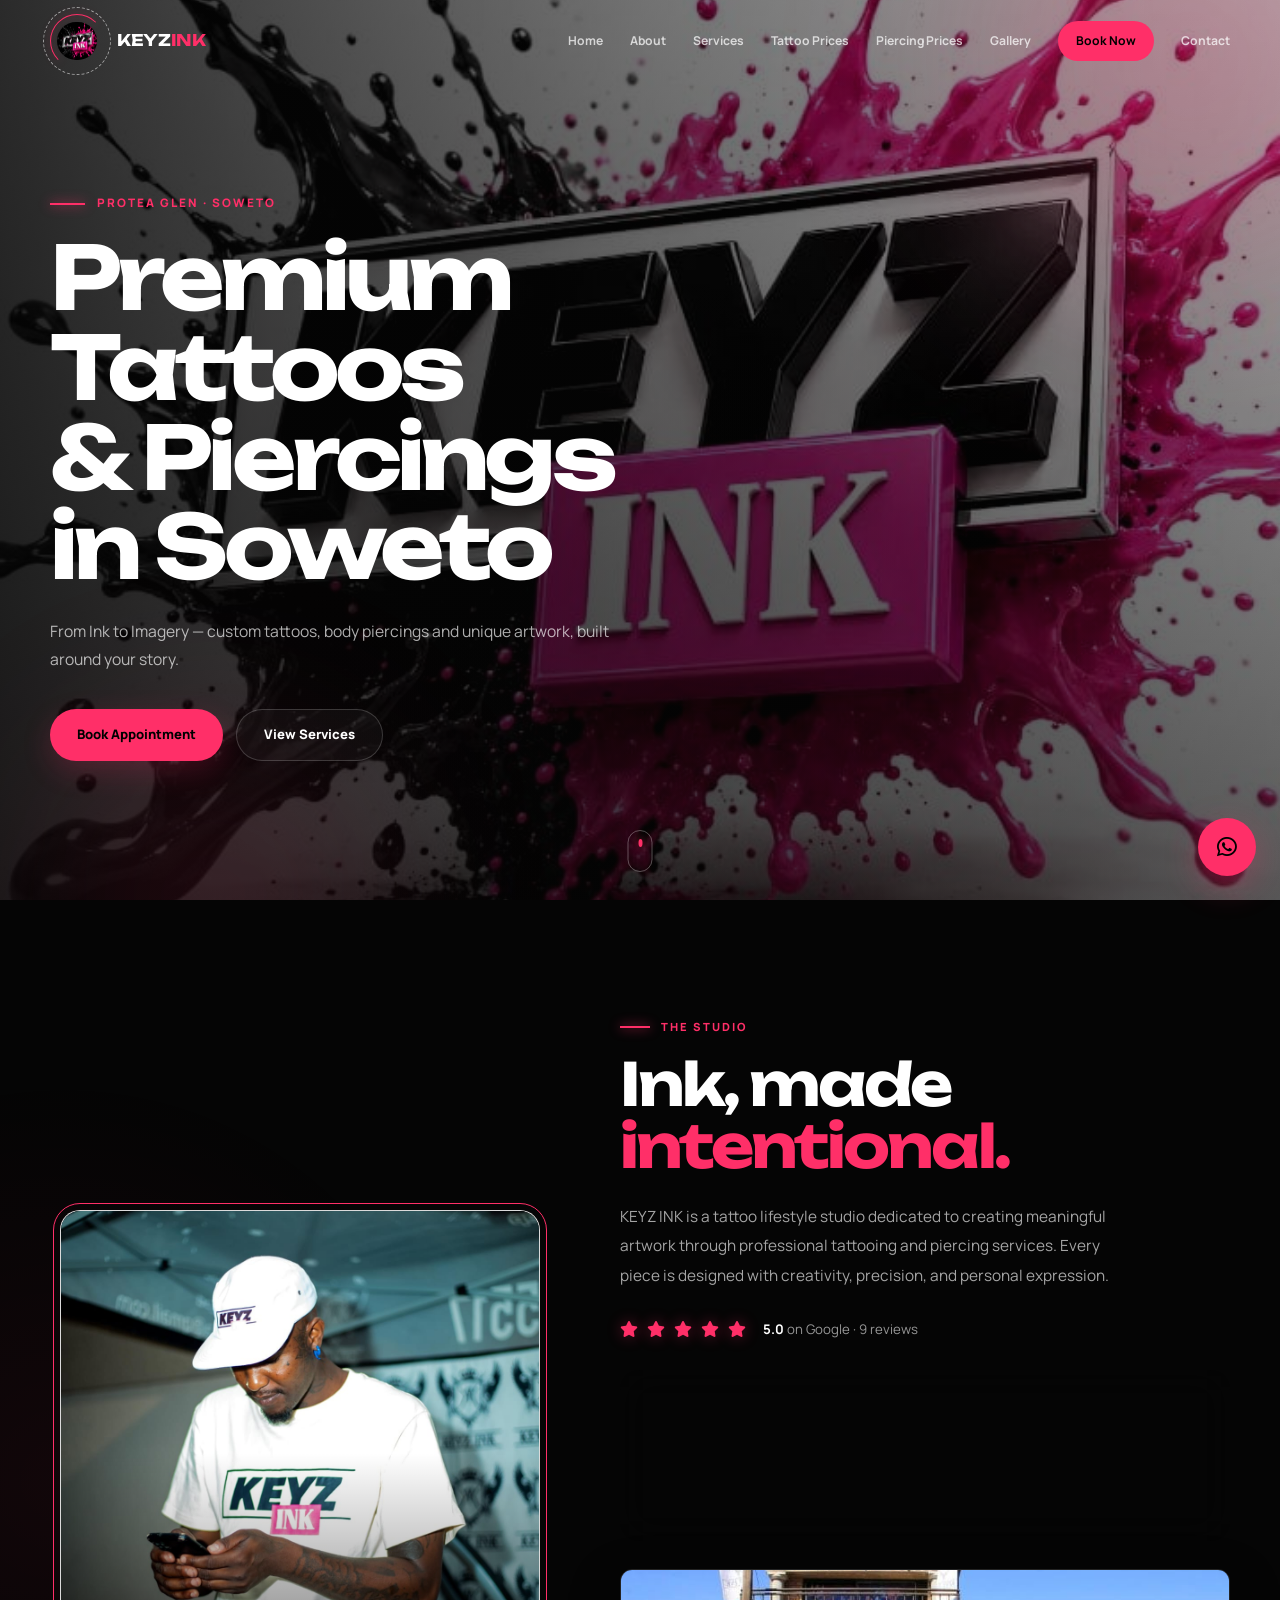
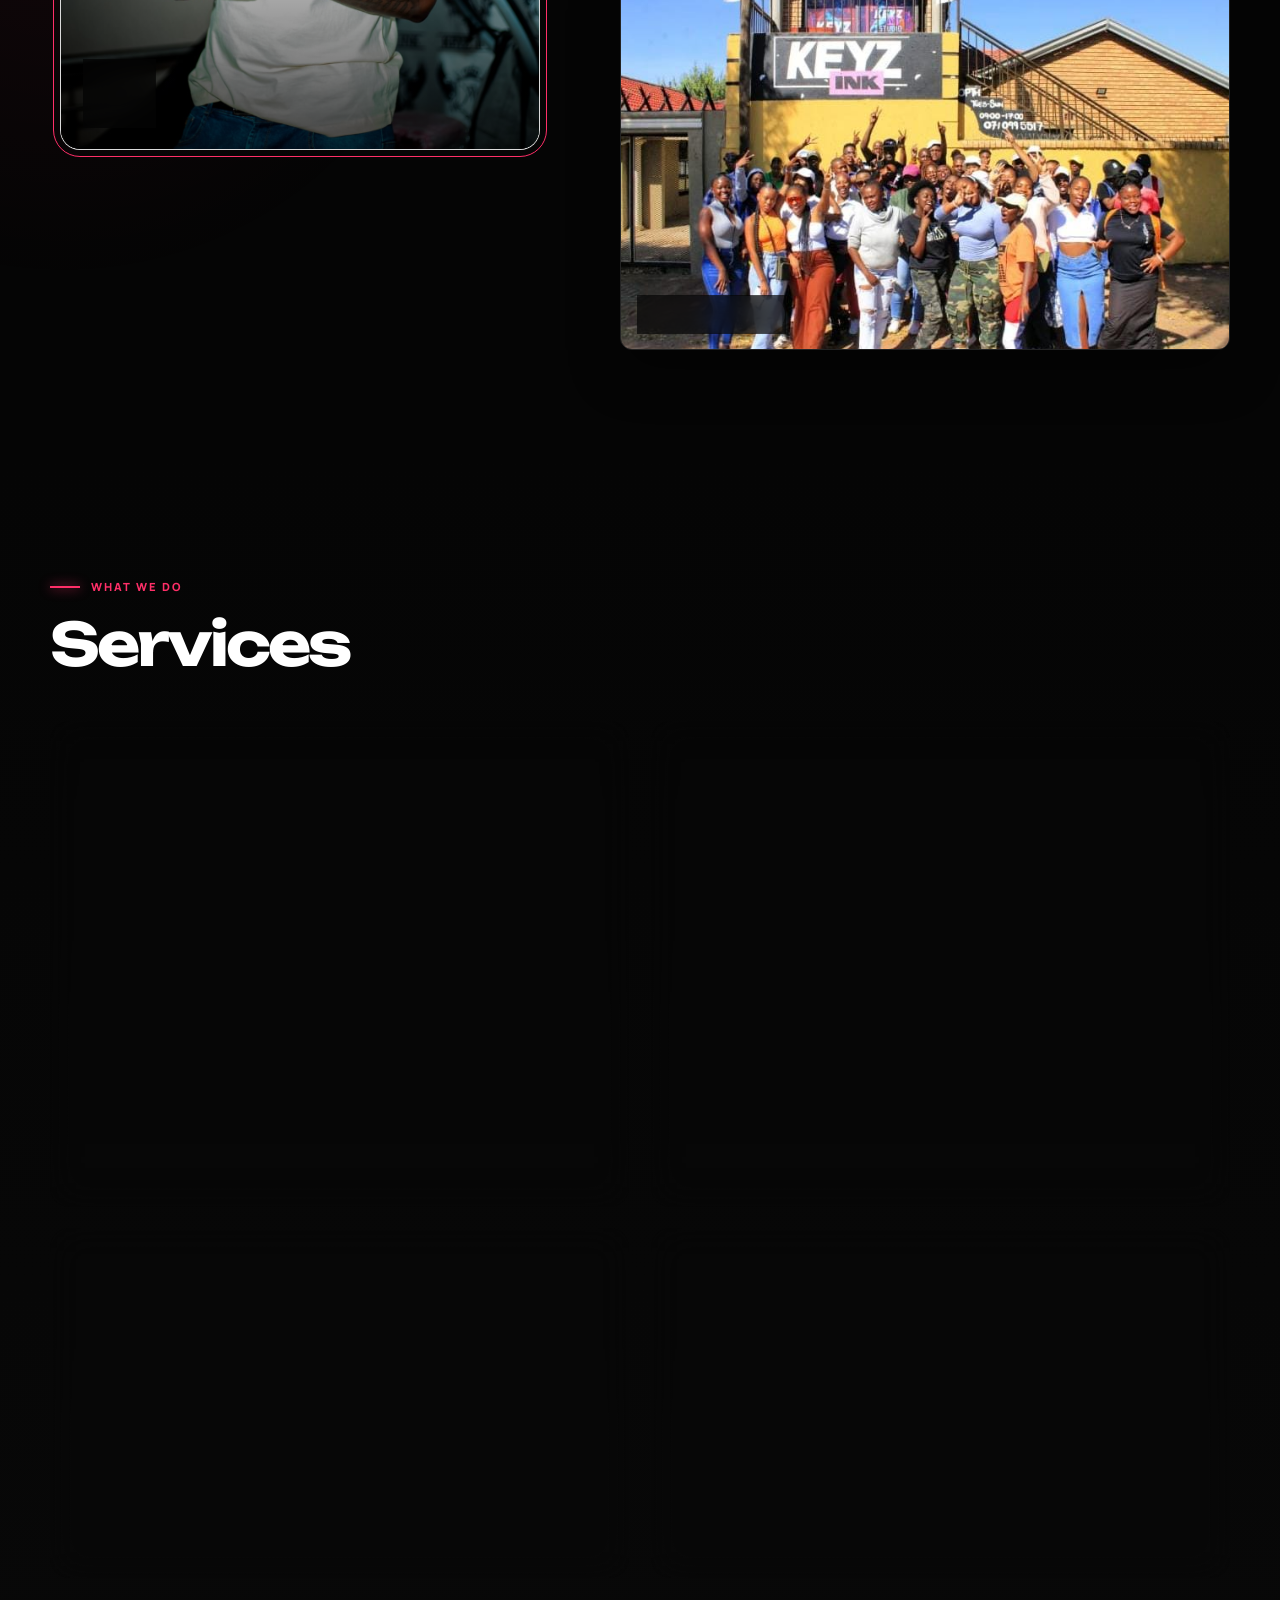
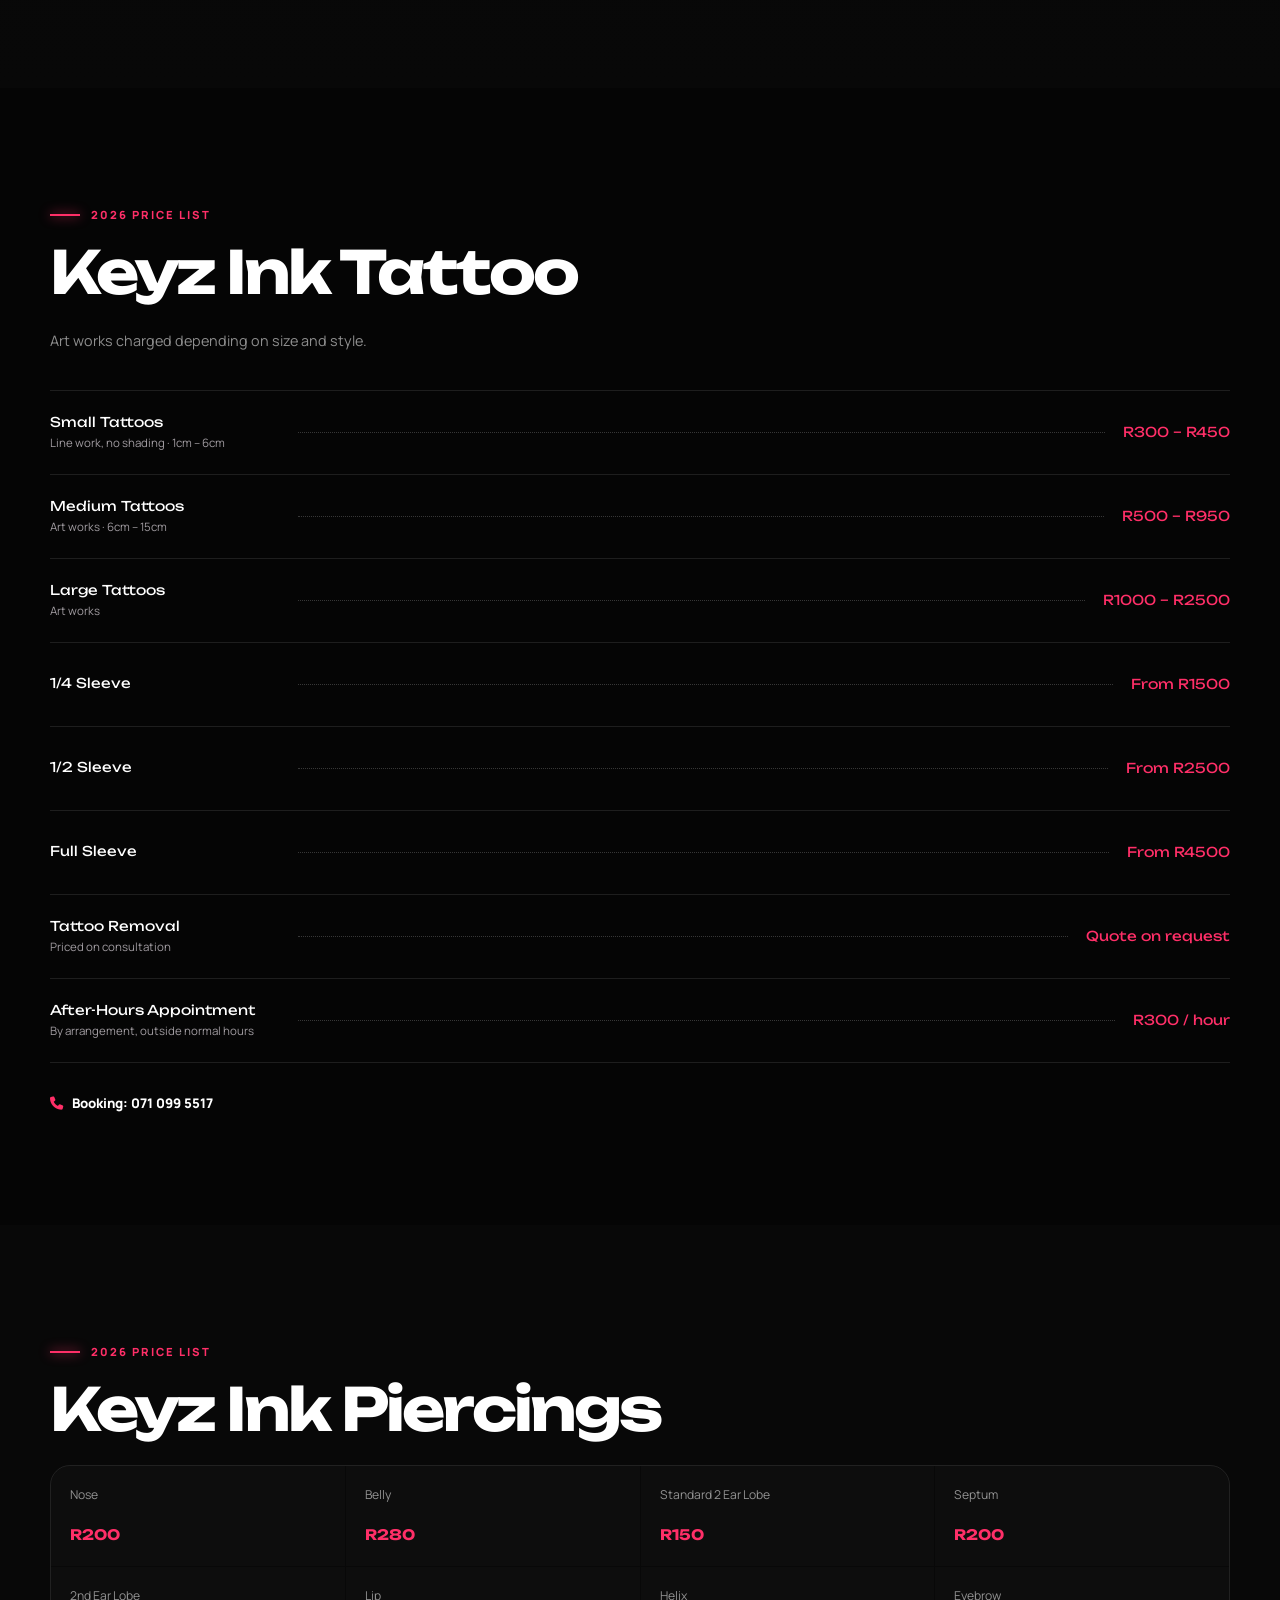
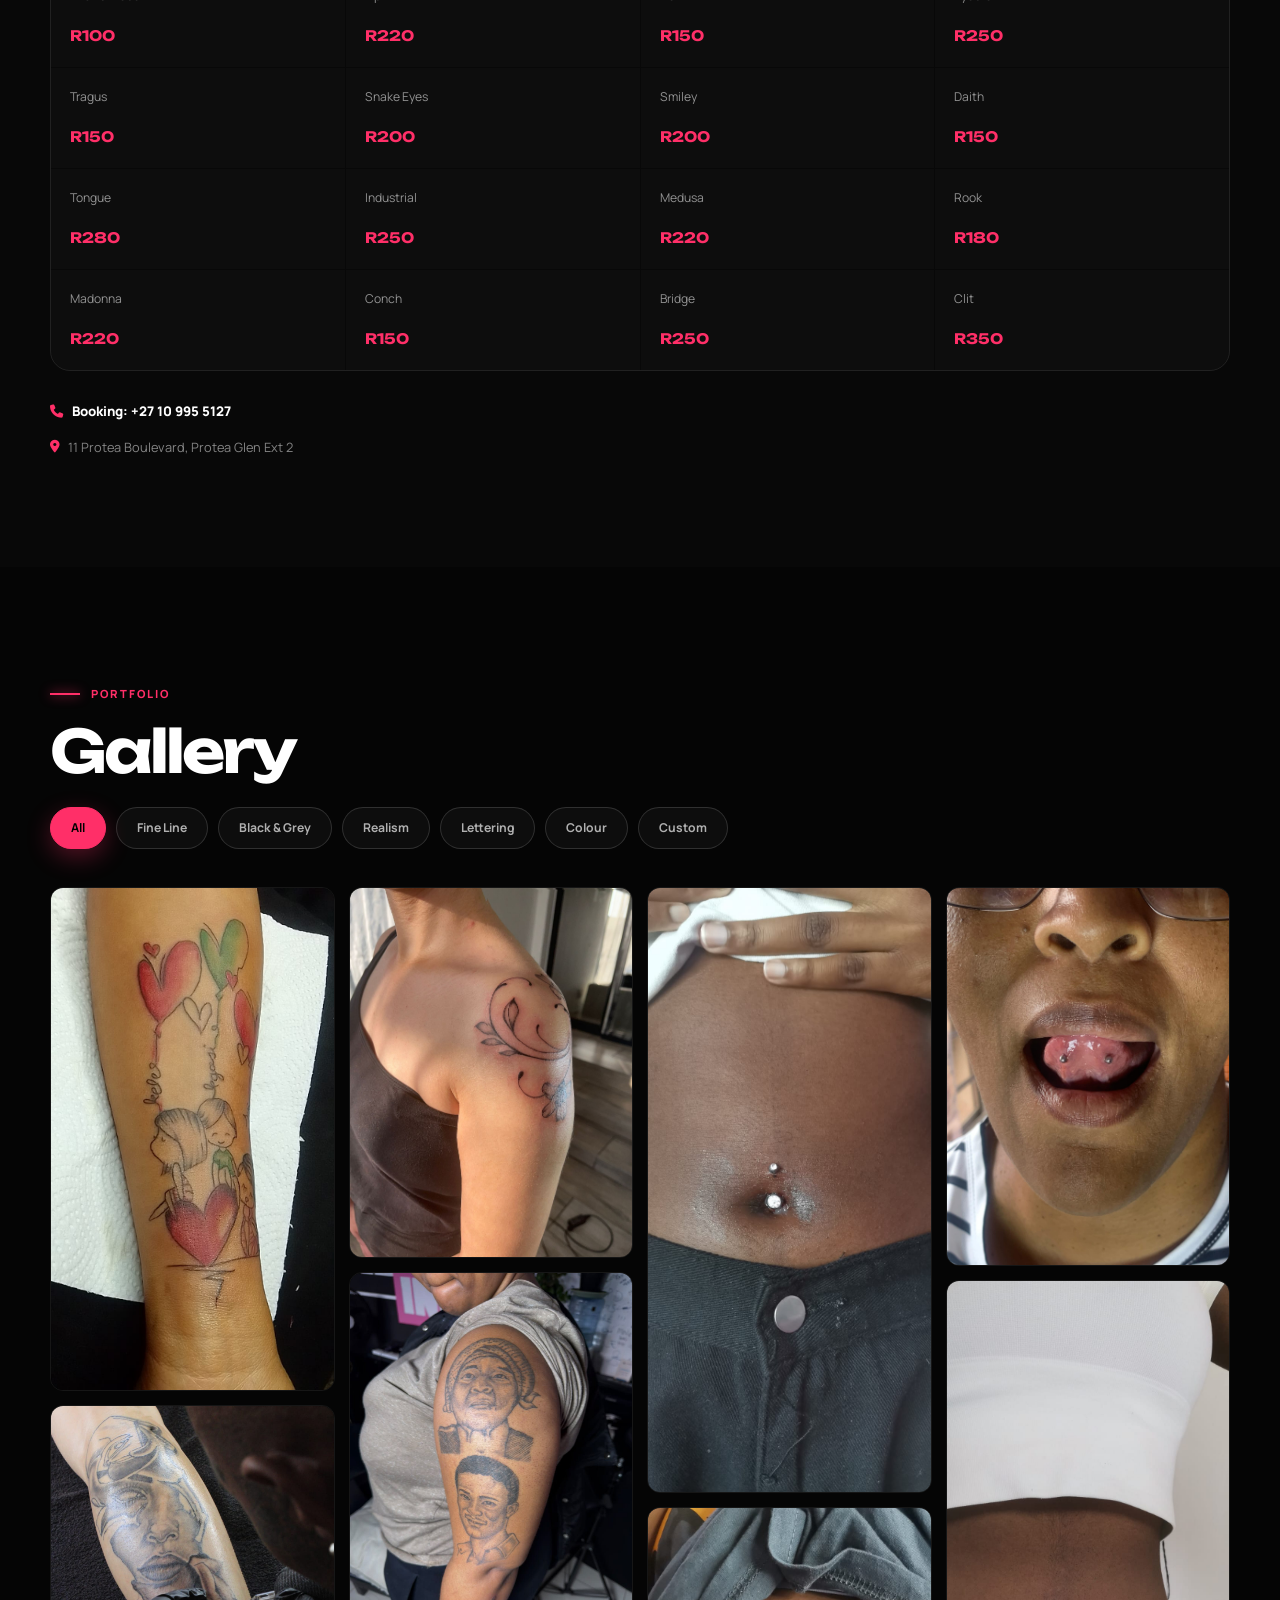
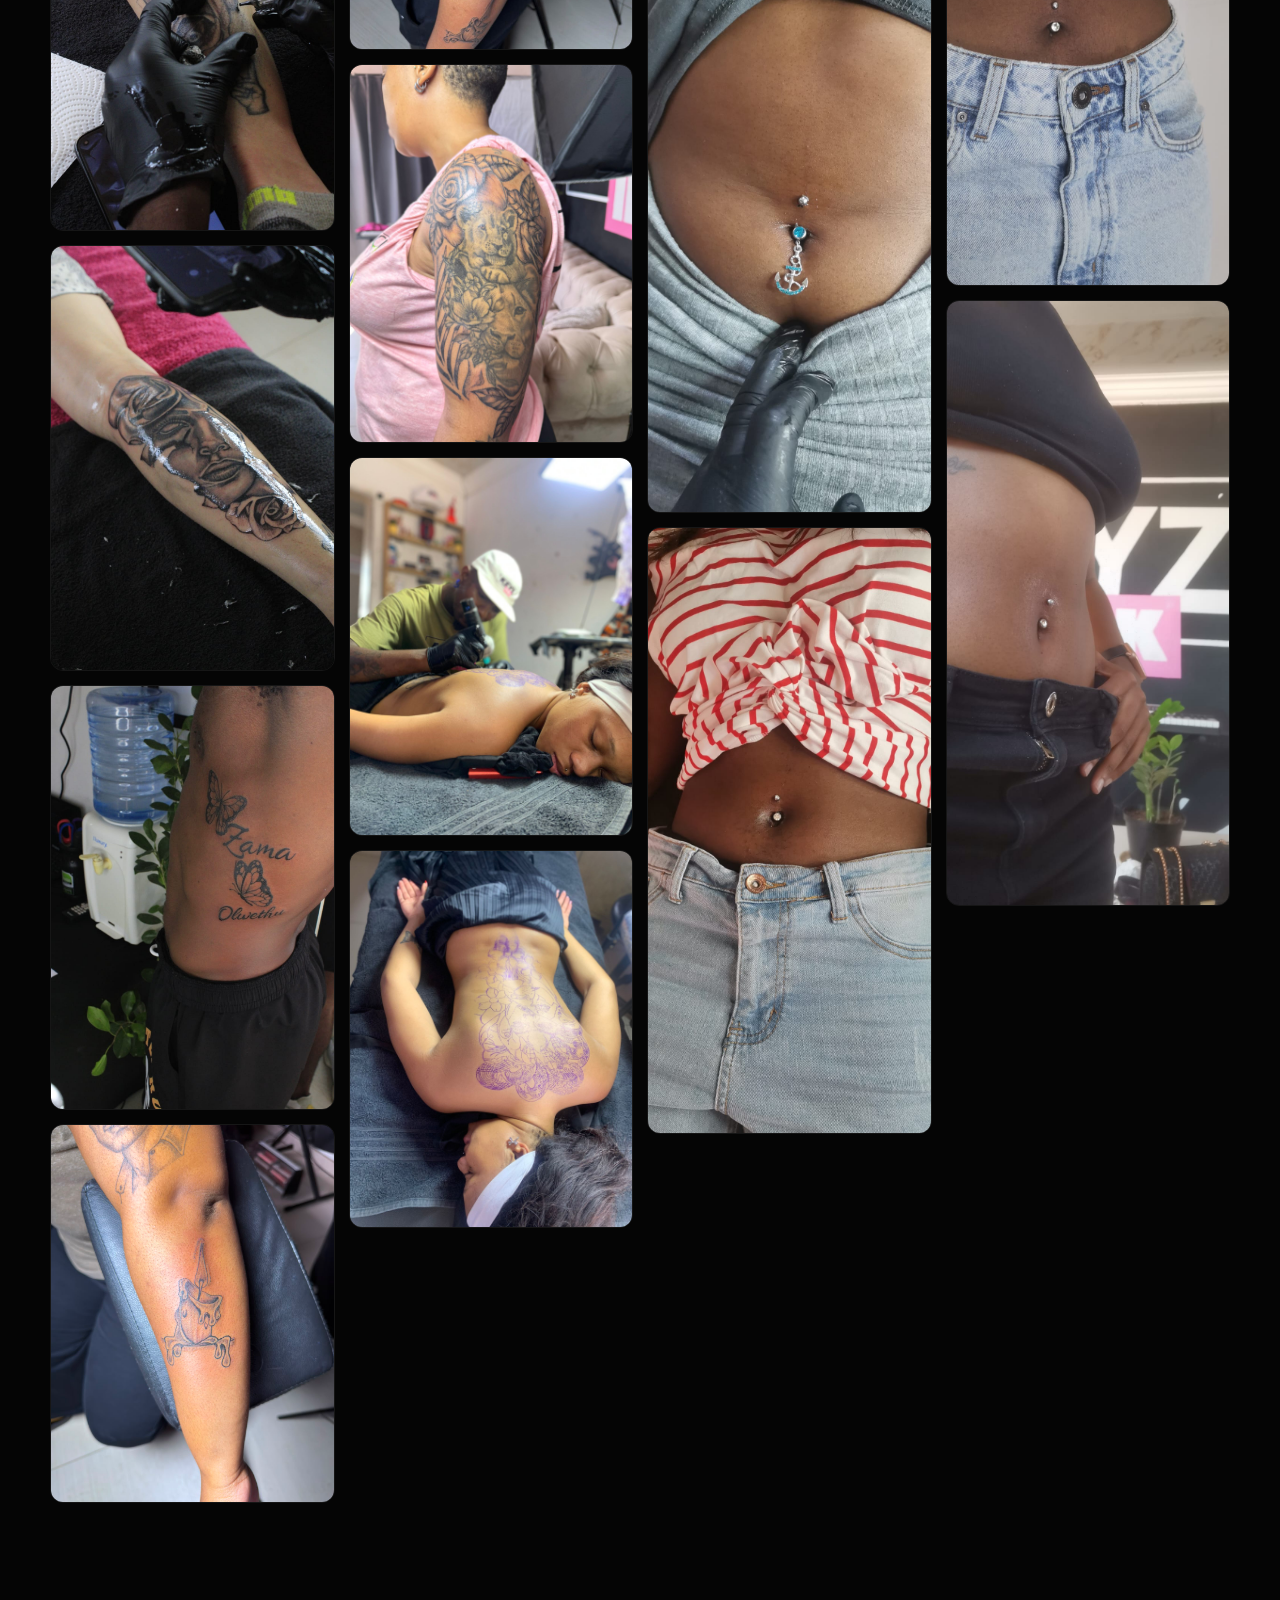
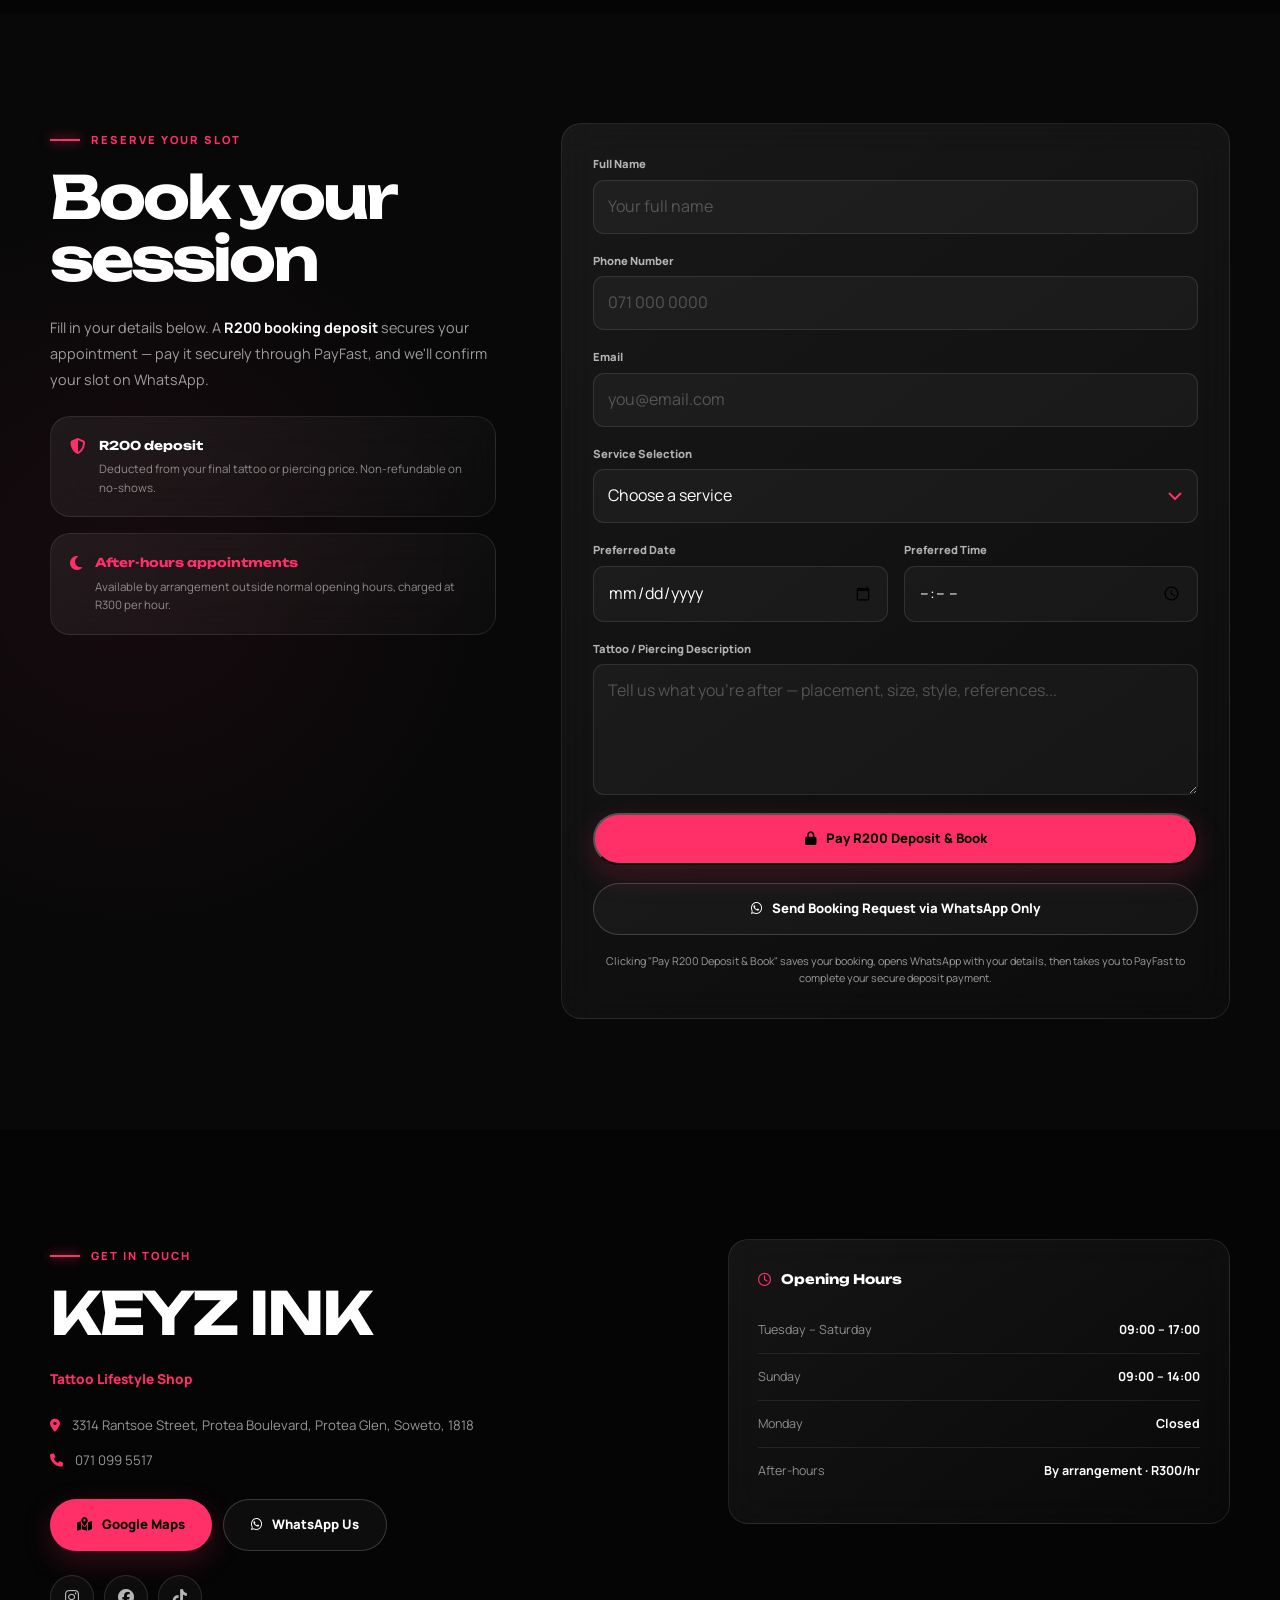
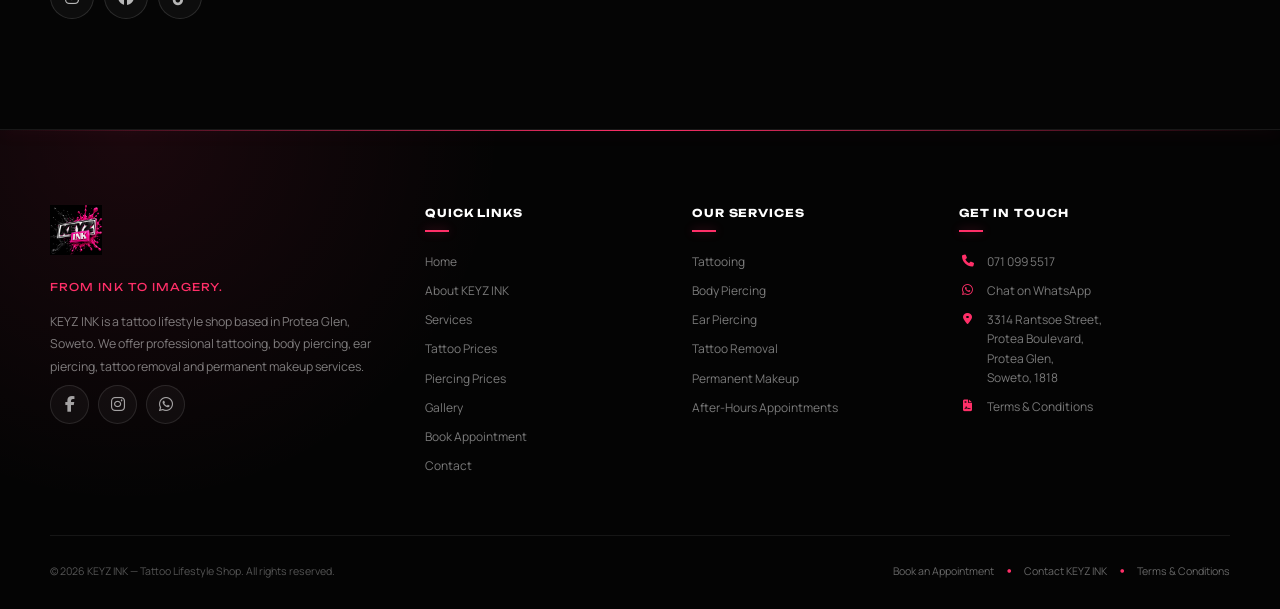
==== commit ea404b45: "Refactor code structure for improved readability and maintainability" ====
--- a/public/index.html
+++ b/public/index.html
@@ -14,18 +14,20 @@
 </head>
 <body>
 
-<div class="grain"></div>
+<!-- Ambient animated background: soft moving gradients + slow particle drift.
+     Fixed behind all content, respects prefers-reduced-motion (see style.css). -->
+<div class="ambient-bg" aria-hidden="true"></div>
 
 <!-- HEADER -->
 <header class="site-header" id="siteHeader">
   <div class="header-inner">
 
     <a href="#home" class="logo">
-      <div class="logo-orbit">
+      <span class="logo-mark">
         <span class="orbit orbit-one"></span>
         <span class="orbit orbit-two"></span>
-        <img src="images/logo.jpeg" alt="KEYZ INK Tattoo Lifestyle Shop">
-      </div>
+        <img src="images/keyz-ink-logo.png" alt="KEYZ INK Tattoo Lifestyle Shop">
+      </span>
       <span class="logo-text">
         <span class="logo-keyz">KEYZ</span><span class="logo-ink">INK</span>
       </span>
@@ -51,7 +53,7 @@
 <!-- HERO -->
 <section class="hero" id="home">
   <div class="hero-bg">
-    <img src="https://images.unsplash.com/photo-1611501275019-9b5cda994e8d?q=80&w=1800&auto=format&fit=crop" alt="" loading="eager">
+    <img src="images/hero-img.jpeg" alt="" loading="eager">
     <div class="hero-overlay"></div>
   </div>
 
@@ -60,6 +62,11 @@
 
   <div class="hero-content">
     <p class="hero-eyebrow">Protea Glen · Soweto</p>
+
+    <figure class="hero-location-image">
+      <img src="images/location.jpg" alt="KEYZ INK studio location in Protea Glen, Soweto">
+    </figure>
+
     <h1 class="hero-title">
       Premium Tattoos<br>&amp; Piercings<br>in Soweto
     </h1>
@@ -140,6 +147,11 @@
                     </a>
                 </div>
             </div>
+
+            <figure class="location-image">
+                <img src="images/location.jpg" alt="KEYZ INK studio location in Protea Glen, Soweto">
+                <span class="location-image-caption">Protea Glen, Soweto</span>
+            </figure>
 
         </div>
 
@@ -179,6 +191,33 @@
           <li>Body Piercing</li>
         </ul>
       </div>
+
+      <div class="glass-card service-card">
+        <div class="service-icon"><i class="fa-solid fa-eraser"></i></div>
+        <h3>Tattoo Removal</h3>
+        <p class="service-desc">
+            KEYZ INK offers professional tattoo removal treatments for
+            clients looking to fade or fully remove existing ink. Every
+            removal plan is assessed and quoted individually, based on
+            the size, age, colour and placement of the tattoo.
+        </p>
+        <div class="service-price-tag">
+            <i class="fa-solid fa-comments"></i> Priced on consultation
+        </div>
+      </div>
+
+      <div class="glass-card service-card">
+        <div class="service-icon"><i class="fa-solid fa-moon"></i></div>
+        <h3>After-Hours Appointments</h3>
+        <p class="service-desc">
+            Need a slot outside our normal opening hours? After-hours
+            appointments are available by arrangement for clients who
+            can't make it during the day, charged at a flat hourly rate.
+        </p>
+        <div class="service-price-tag">
+            <i class="fa-solid fa-clock"></i> R300 / hour
+        </div>
+      </div>
     </div>
   </div>
 </section>
@@ -240,6 +279,24 @@
         </div>
         <div class="flash-leader"></div>
         <div class="flash-price">From R4500</div>
+      </div>
+
+      <div class="flash-row">
+        <div class="flash-name">
+          <span class="flash-title">Tattoo Removal</span>
+          <span class="flash-detail">Priced on consultation</span>
+        </div>
+        <div class="flash-leader"></div>
+        <div class="flash-price">Quote on request</div>
+      </div>
+
+      <div class="flash-row">
+        <div class="flash-name">
+          <span class="flash-title">After-Hours Appointment</span>
+          <span class="flash-detail">By arrangement, outside normal hours</span>
+        </div>
+        <div class="flash-leader"></div>
+        <div class="flash-price">R300 / hour</div>
       </div>
     </div>
 
@@ -287,6 +344,10 @@
     <p class="section-kicker">Portfolio</p>
     <h2 class="section-title">Gallery</h2>
 
+    <div class="gallery-filters" id="galleryFilters" role="tablist" aria-label="Filter gallery by category">
+      <!-- populated by script.js -->
+    </div>
+
     <div class="masonry" id="masonry">
       <!-- populated by script.js -->
     </div>
@@ -315,6 +376,14 @@
           <p>Deducted from your final tattoo or piercing price. Non-refundable on no-shows.</p>
         </div>
       </div>
+
+      <div class="glass-card deposit-note after-hours-note">
+        <i class="fa-solid fa-moon"></i>
+        <div>
+          <h4>After-hours appointments</h4>
+          <p>Available by arrangement outside normal opening hours, charged at R300 per hour.</p>
+        </div>
+      </div>
     </div>
 
     <form class="glass-card booking-form" id="bookingForm">
@@ -338,8 +407,10 @@
         <select id="serviceType" name="serviceType" required>
           <option value="" disabled selected>Choose a service</option>
           <option value="Tattoo">Tattoo</option>
-          <option value="Piercing">Piercing</option>
+          <option value="Body Piercing">Body Piercing</option>
           <option value="Consultation">Consultation</option>
+          <option value="Tattoo Removal">Tattoo Removal (priced on consultation)</option>
+          <option value="After-Hours Appointment">After-Hours Appointment (R300/hour)</option>
         </select>
       </div>
 
@@ -402,6 +473,7 @@
       <div class="hours-row"><span>Tuesday – Saturday</span><b>09:00 – 17:00</b></div>
       <div class="hours-row"><span>Sunday</span><b>09:00 – 14:00</b></div>
       <div class="hours-row"><span>Monday</span><b>Closed</b></div>
+      <div class="hours-row"><span>After-hours</span><b>By arrangement · R300/hr</b></div>
     </div>
   </div>
 </section>
@@ -413,7 +485,7 @@
         <div class="footer-brand">
 
             <a href="#home" class="footer-logo">
-                <img src="images/logo.jpeg" alt="KEYZ INK Tattoo Lifestyle Shop">
+                <img src="images/keyz-ink-logo.png" alt="KEYZ INK Tattoo Lifestyle Shop">
             </a>
 
             <p class="footer-tagline">FROM INK TO IMAGERY.</p>
@@ -452,6 +524,7 @@
             <span>Ear Piercing</span>
             <span>Tattoo Removal</span>
             <span>Permanent Makeup</span>
+            <span>After-Hours Appointments</span>
         </div>
 
         <div class="footer-column footer-contact">
@@ -462,6 +535,10 @@
                 <i class="fa-solid fa-location-dot"></i>
                 <span>3314 Rantsoe Street,<br>Protea Boulevard,<br>Protea Glen,<br>Soweto, 1818</span>
             </a>
+            <a href="assets/terms-and-conditions.pdf" target="_blank" rel="noopener noreferrer">
+                <i class="fa-solid fa-file-contract"></i>
+                <span>Terms &amp; Conditions</span>
+            </a>
         </div>
 
     </div>
@@ -472,6 +549,8 @@
             <a href="#booking">Book an Appointment</a>
             <span>•</span>
             <a href="#contact">Contact KEYZ INK</a>
+            <span>•</span>
+            <a href="assets/terms-and-conditions.pdf" target="_blank" rel="noopener noreferrer">Terms &amp; Conditions</a>
         </div>
     </div>
 
@@ -483,4 +562,4 @@
 
 <script src="script.js"></script>
 </body>
-</html>
+</html>
--- a/public/style.css
+++ b/public/style.css
@@ -60,6 +60,7 @@
 }
 
 body {
+    position: relative;
     background: var(--black);
     color: var(--white);
     font-family: var(--body);
@@ -121,10 +122,84 @@
 
 
 /* =========================================================
+   AMBIENT BACKGROUND — soft moving gradients + slow drifting
+   glow field + fine floating particles. Fixed behind everything,
+   very low intensity so the site reads lighter/less flat without
+   turning into a light theme.
+   ========================================================= */
+
+.ambient-bg {
+    position: fixed;
+    inset: 0;
+    z-index: 0;
+    pointer-events: none;
+    overflow: hidden;
+}
+
+.ambient-bg::before {
+    content: "";
+    position: absolute;
+    inset: -10%;
+
+    background:
+        radial-gradient(circle at 18% 22%, rgba(255, 47, 104, .16), transparent 42%),
+        radial-gradient(circle at 82% 18%, rgba(255, 86, 132, .10), transparent 40%),
+        radial-gradient(circle at 50% 85%, rgba(255, 47, 104, .11), transparent 45%),
+        linear-gradient(180deg, #0a0a0c 0%, #0d0a0d 45%, #0a0a0c 100%);
+
+    background-size: 180% 180%, 180% 180%, 180% 180%, 100% 100%;
+    animation: ambientDrift 34s ease-in-out infinite alternate;
+}
+
+.ambient-bg::after {
+    content: "";
+    position: absolute;
+    inset: 0;
+
+    background-image:
+        radial-gradient(rgba(255, 255, 255, .55) 1px, transparent 1.6px),
+        radial-gradient(rgba(255, 47, 104, .5) 1px, transparent 1.6px);
+    background-size: 260px 260px, 340px 340px;
+    background-position: 0 0, 90px 140px;
+
+    opacity: .28;
+    animation: particleFloat 60s linear infinite;
+}
+
+@keyframes ambientDrift {
+    0% {
+        background-position: 0% 0%, 100% 0%, 50% 100%, 0 0;
+    }
+    100% {
+        background-position: 12% 10%, 85% 15%, 45% 88%, 0 0;
+    }
+}
+
+@keyframes particleFloat {
+    from {
+        transform: translate3d(0, 0, 0);
+    }
+    to {
+        transform: translate3d(-120px, -180px, 0);
+    }
+}
+
+@media (prefers-reduced-motion: reduce) {
+    .ambient-bg::before,
+    .ambient-bg::after {
+        animation: none;
+    }
+}
+
+
+/* =========================================================
    GLOBAL
    ========================================================= */
 
 .section-inner {
+    position: relative;
+    z-index: 1;
+
     width: min(
         var(--container),
         calc(100% - 48px)
@@ -374,7 +449,7 @@
 
 
 /* =========================================================
-   LOGO — circular mark with two independently
+   LOGO — transparent logo image with two independently
    rotating rings orbiting it, continuously, forever
    ========================================================= */
 
@@ -387,7 +462,7 @@
     z-index: 20;
 }
 
-.logo-orbit {
+.logo-mark {
     position: relative;
 
     width: 54px;
@@ -400,23 +475,22 @@
     flex-shrink: 0;
 }
 
-.logo-orbit img {
-    width: 40px;
-    height: 40px;
-
-    border-radius: 50%;
-    object-fit: cover;
+.logo-mark img {
+    max-height: 40px;
+    max-width: 40px;
+
+    width: auto;
+    height: auto;
+
+    object-fit: contain;
 
     position: relative;
     z-index: 2;
-
-    border: 2px solid var(--black);
-    box-shadow: 0 0 0 1px rgba(255, 255, 255, .12);
-
+    border-radius: 999px;
     transition: transform .35s var(--ease);
 }
 
-.logo:hover .logo-orbit img {
+.logo:hover .logo-mark img {
     transform: scale(1.06);
 }
 
@@ -459,26 +533,6 @@
     }
 }
 
-.logo-text {
-    display: flex;
-    align-items: baseline;
-
-    font-family: var(--display);
-    font-size: 1rem;
-
-    letter-spacing: -.02em;
-}
-
-.logo-keyz {
-    color: var(--white);
-    font-weight: 700;
-}
-
-.logo-ink {
-    color: var(--pink);
-    font-weight: 700;
-}
-
 @media (prefers-reduced-motion: reduce) {
     .orbit-one,
     .orbit-two {
@@ -486,6 +540,26 @@
     }
 }
 
+.logo-text {
+    display: flex;
+    align-items: baseline;
+
+    font-family: var(--display);
+    font-size: 1rem;
+
+    letter-spacing: -.02em;
+}
+
+.logo-keyz {
+    color: var(--white);
+    font-weight: 700;
+}
+
+.logo-ink {
+    color: var(--pink);
+    font-weight: 700;
+}
+
 
 /* =========================================================
    NAV
@@ -648,9 +722,10 @@
     object-fit: cover;
 
     filter:
-        grayscale(.25)
-        brightness(.65)
-        contrast(1.08);
+        grayscale(.1)
+        brightness(.92)
+        contrast(1.05)
+        saturate(1.05);
 
     animation:
         heroZoom 14s ease-in-out infinite alternate;
@@ -674,15 +749,15 @@
     background:
         linear-gradient(
             90deg,
-            rgba(0, 0, 0, .93),
-            rgba(0, 0, 0, .68),
-            rgba(0, 0, 0, .42)
+            rgba(5, 5, 5, .82),
+            rgba(5, 5, 5, .48),
+            rgba(5, 5, 5, .22)
         ),
 
         linear-gradient(
             180deg,
-            rgba(0, 0, 0, .55),
-            rgba(0, 0, 0, .85)
+            rgba(5, 5, 5, .1),
+            rgba(5, 5, 5, .55)
         );
 }
 
@@ -733,6 +808,17 @@
 
     box-shadow:
         0 0 12px var(--pink);
+}
+
+
+/* =========================================================
+   HERO LOCATION IMAGE — mobile only, sits between the
+   eyebrow and the title on small screens (see MOBILE
+   breakpoint below for the visible styling)
+   ========================================================= */
+
+.hero-location-image {
+    display: none;
 }
 
 .hero-title {
@@ -1150,6 +1236,79 @@
     line-height: 1.7;
 
     margin-bottom: 10px;
+}
+
+
+/* =========================================================
+   ABOUT LOCATION IMAGE (new)
+   ========================================================= */
+
+.location-image {
+    position: relative;
+
+    margin-top: 28px;
+
+    width: 100%;
+
+    aspect-ratio: 16 / 10;
+
+    overflow: hidden;
+
+    border-radius: var(--radius-small);
+
+    border: 1px solid rgba(255, 255, 255, .12);
+
+    box-shadow:
+        0 20px 50px rgba(0, 0, 0, .4);
+
+    transition:
+        transform .5s var(--ease),
+        box-shadow .5s ease;
+}
+
+.location-image img {
+    width: 100%;
+    height: 100%;
+
+    object-fit: cover;
+
+    transition: transform .8s var(--ease);
+}
+
+.location-image:hover {
+    transform: translateY(-4px);
+
+    box-shadow:
+        0 28px 65px rgba(0, 0, 0, .5),
+        0 0 30px rgba(255, 47, 104, .1);
+}
+
+.location-image:hover img {
+    transform: scale(1.05);
+}
+
+.location-image-caption {
+    position: absolute;
+
+    left: 16px;
+    bottom: 16px;
+
+    padding: 9px 14px;
+
+    background: rgba(5, 5, 5, .68);
+
+    border: 1px solid rgba(255, 255, 255, .12);
+
+    border-radius: 999px;
+
+    backdrop-filter: blur(12px);
+
+    color: rgba(255, 255, 255, .8);
+
+    font-size: .68rem;
+    font-weight: 700;
+
+    letter-spacing: .04em;
 }
 
 
@@ -1226,6 +1385,16 @@
     margin-bottom: 18px;
 }
 
+.service-desc {
+    color: rgba(255, 255, 255, .58);
+
+    font-size: .82rem;
+
+    line-height: 1.8;
+
+    margin-bottom: 18px;
+}
+
 .service-list li {
     position: relative;
 
@@ -1272,6 +1441,29 @@
 
 .service-list li:first-child {
     border-top: 0;
+}
+
+.service-price-tag {
+    display: inline-flex;
+
+    align-items: center;
+
+    gap: 8px;
+
+    margin-top: 18px;
+    padding: 9px 15px;
+
+    background: var(--pink-soft);
+
+    border: 1px solid rgba(255, 47, 104, .25);
+
+    border-radius: 999px;
+
+    color: var(--pink);
+
+    font-family: var(--display);
+
+    font-size: .78rem;
 }
 
 
@@ -1487,12 +1679,60 @@
     background: var(--black);
 }
 
+.gallery-filters {
+    display: flex;
+
+    flex-wrap: wrap;
+
+    gap: 10px;
+
+    margin-bottom: 38px;
+}
+
+.filter-btn {
+    padding: 10px 20px;
+
+    border-radius: 999px;
+
+    background: rgba(255, 255, 255, .035);
+
+    border: 1px solid rgba(255, 255, 255, .14);
+
+    color: rgba(255, 255, 255, .68);
+
+    font-size: .76rem;
+    font-weight: 700;
+
+    transition:
+        transform .3s var(--ease),
+        color .3s ease,
+        background .3s ease,
+        border-color .3s ease;
+}
+
+.filter-btn:hover {
+    color: #fff;
+
+    border-color: rgba(255, 47, 104, .5);
+
+    transform: translateY(-2px);
+}
+
+.filter-btn.active {
+    background: var(--pink);
+
+    border-color: var(--pink);
+
+    color: #000;
+
+    box-shadow:
+        0 8px 25px rgba(255, 47, 104, .3);
+}
+
 .masonry {
     columns: 4 220px;
 
     column-gap: 14px;
-
-    margin-top: 43px;
 }
 
 .masonry-item {
@@ -1510,6 +1750,8 @@
         1px solid rgba(255, 255, 255, .07);
 
     cursor: pointer;
+
+    animation: fadeUp .5s var(--ease) forwards;
 }
 
 .masonry-item img {
@@ -1551,6 +1793,46 @@
 
 .masonry-item:hover::after {
     opacity: 1;
+}
+
+.masonry-item-tag {
+    position: absolute;
+
+    left: 12px;
+    bottom: 12px;
+
+    z-index: 2;
+
+    padding: 5px 11px;
+
+    background: rgba(5, 5, 5, .72);
+
+    border: 1px solid rgba(255, 255, 255, .14);
+
+    border-radius: 999px;
+
+    backdrop-filter: blur(10px);
+
+    color: rgba(255, 255, 255, .85);
+
+    font-size: .62rem;
+    font-weight: 700;
+
+    letter-spacing: .03em;
+
+    opacity: 0;
+
+    transform: translateY(6px);
+
+    transition:
+        opacity .35s ease,
+        transform .35s ease;
+}
+
+.masonry-item:hover .masonry-item-tag {
+    opacity: 1;
+
+    transform: translateY(0);
 }
 
 
@@ -1764,6 +2046,14 @@
     font-size: .72rem;
 }
 
+.after-hours-note {
+    margin-top: 16px;
+}
+
+.after-hours-note h4 {
+    color: var(--pink);
+}
+
 
 /* =========================================================
    FORM
@@ -2149,21 +2439,14 @@
 .footer-logo {
     display: inline-flex;
 
-    width: 56px;
-    height: 56px;
-
-    border-radius: 50%;
-
-    overflow: hidden;
-
-    border: 1px solid rgba(255, 255, 255, .18);
+    align-items: center;
 }
 
 .footer-logo img {
-    width: 100%;
-    height: 100%;
-
-    object-fit: cover;
+    height: 50px;
+    width: auto;
+
+    object-fit: contain;
 
     transition:
         transform .35s var(--ease),
@@ -2171,7 +2454,7 @@
 }
 
 .footer-logo:hover img {
-    transform: scale(1.08);
+    transform: scale(1.05);
 
     filter:
         drop-shadow(
@@ -2385,6 +2668,8 @@
     align-items: center;
 
     gap: 10px;
+
+    flex-wrap: wrap;
 }
 
 .footer-bottom-links a {
@@ -2589,14 +2874,14 @@
             calc(100% - 34px);
     }
 
-    .logo-orbit {
+    .logo-mark {
         width: 46px;
         height: 46px;
     }
 
-    .logo-orbit img {
-        width: 34px;
-        height: 34px;
+    .logo-mark img {
+        max-height: 34px;
+        max-width: 34px;
     }
 
     .logo-text {
@@ -2611,6 +2896,43 @@
     .hero-content {
         padding:
             125px 0 85px;
+    }
+
+    .hero-location-image {
+        display: block;
+
+        margin: 16px 0 22px;
+
+        width: 100%;
+        aspect-ratio: 16 / 10;
+
+        overflow: hidden;
+
+        border-radius: var(--radius-small);
+
+        border: 1px solid rgba(255, 255, 255, .14);
+
+        box-shadow:
+            0 16px 40px rgba(0, 0, 0, .4);
+
+        animation:
+            fadeUp .9s .16s ease forwards;
+
+        opacity: 0;
+    }
+
+    .hero-location-image img {
+        width: 100%;
+        height: 100%;
+
+        object-fit: cover;
+
+        transition:
+            transform .7s var(--ease);
+    }
+
+    .hero-location-image:active img {
+        transform: scale(1.04);
     }
 
     .hero-title {
@@ -2663,6 +2985,10 @@
         gap: 7px;
     }
 
+    .location-image {
+        aspect-ratio: 4 / 3;
+    }
+
 
     /* =====================================================
        SERVICES
@@ -2716,6 +3042,18 @@
        GALLERY
        ===================================================== */
 
+    .gallery-filters {
+        gap: 8px;
+
+        margin-bottom: 28px;
+    }
+
+    .filter-btn {
+        padding: 8px 15px;
+
+        font-size: .7rem;
+    }
+
     .masonry {
         columns:
             2 140px;
@@ -2752,6 +3090,12 @@
     }
 
     .contact-actions .btn {
+        width: 100%;
+    }
+
+    .socials {
+        justify-content: center;
+
         width: 100%;
     }
 
@@ -2855,4 +3199,4 @@
 
         scroll-behavior: auto !important;
     }
-}
+}
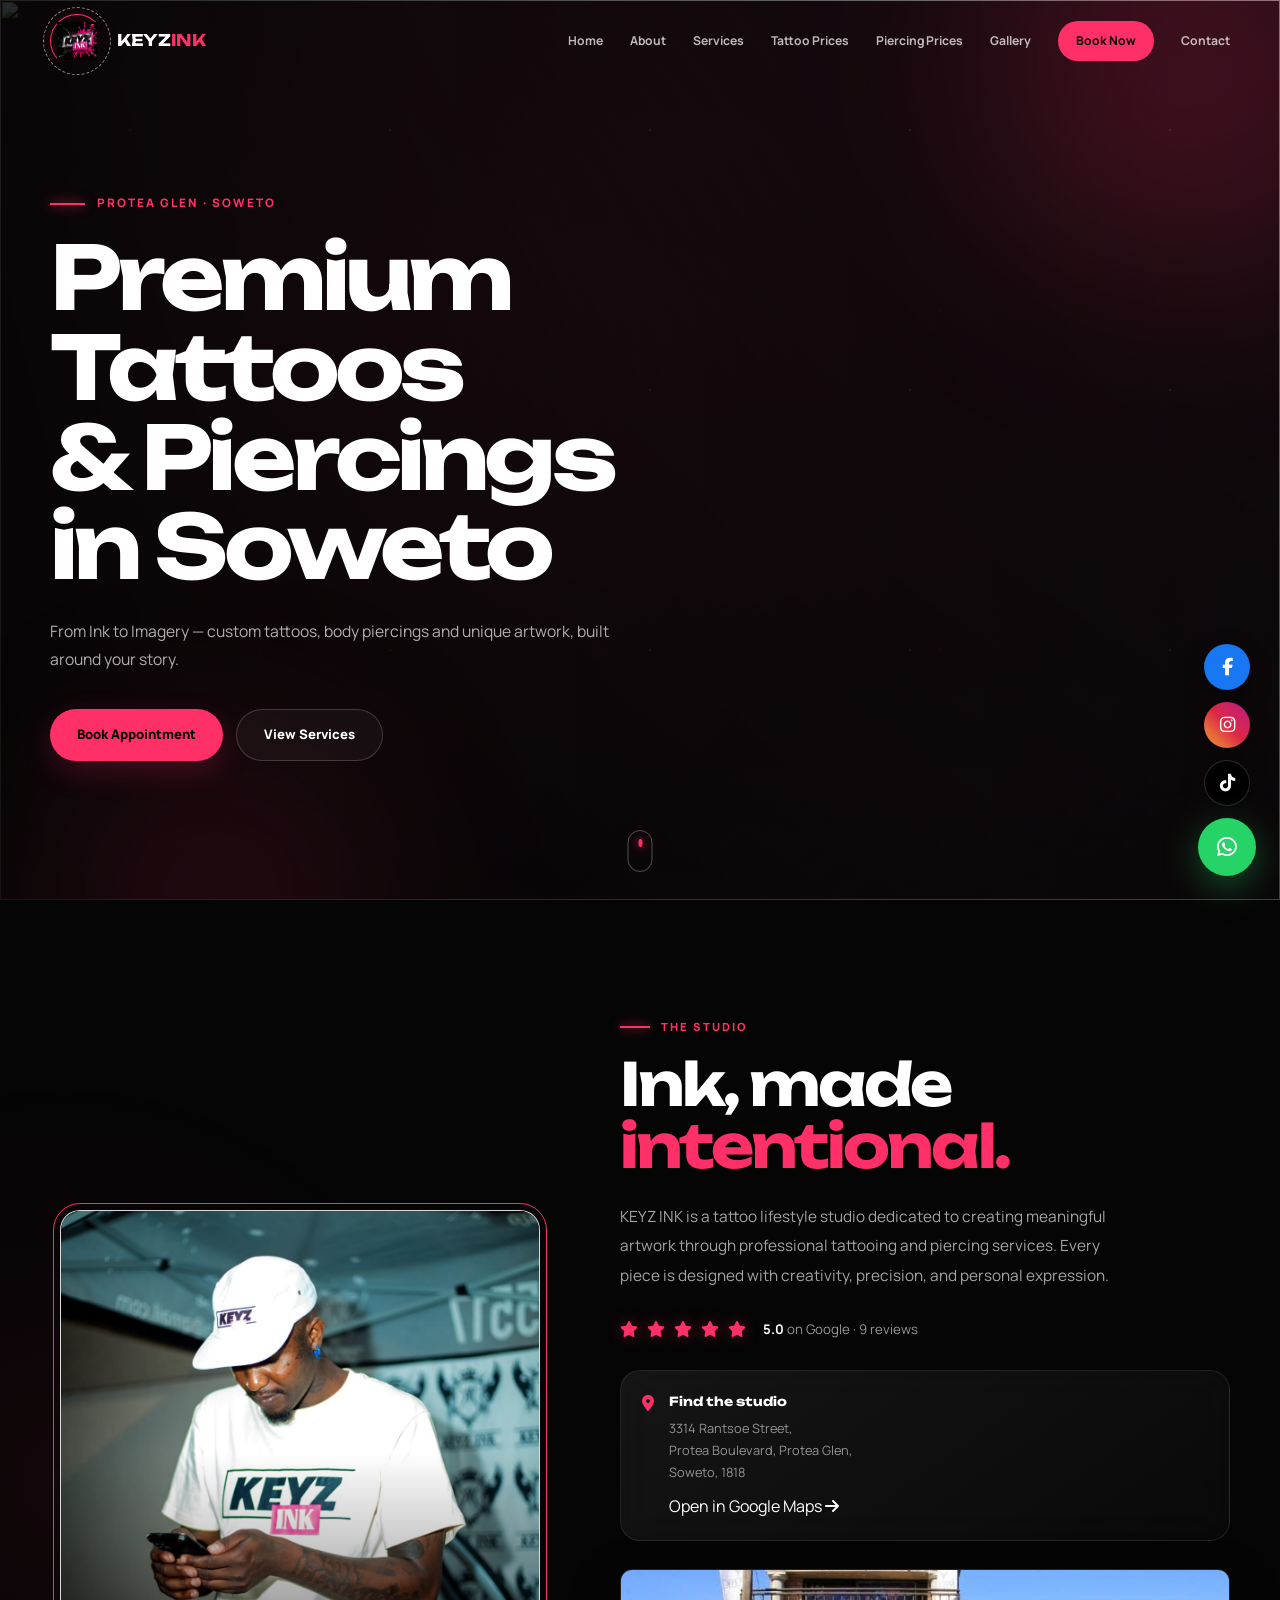
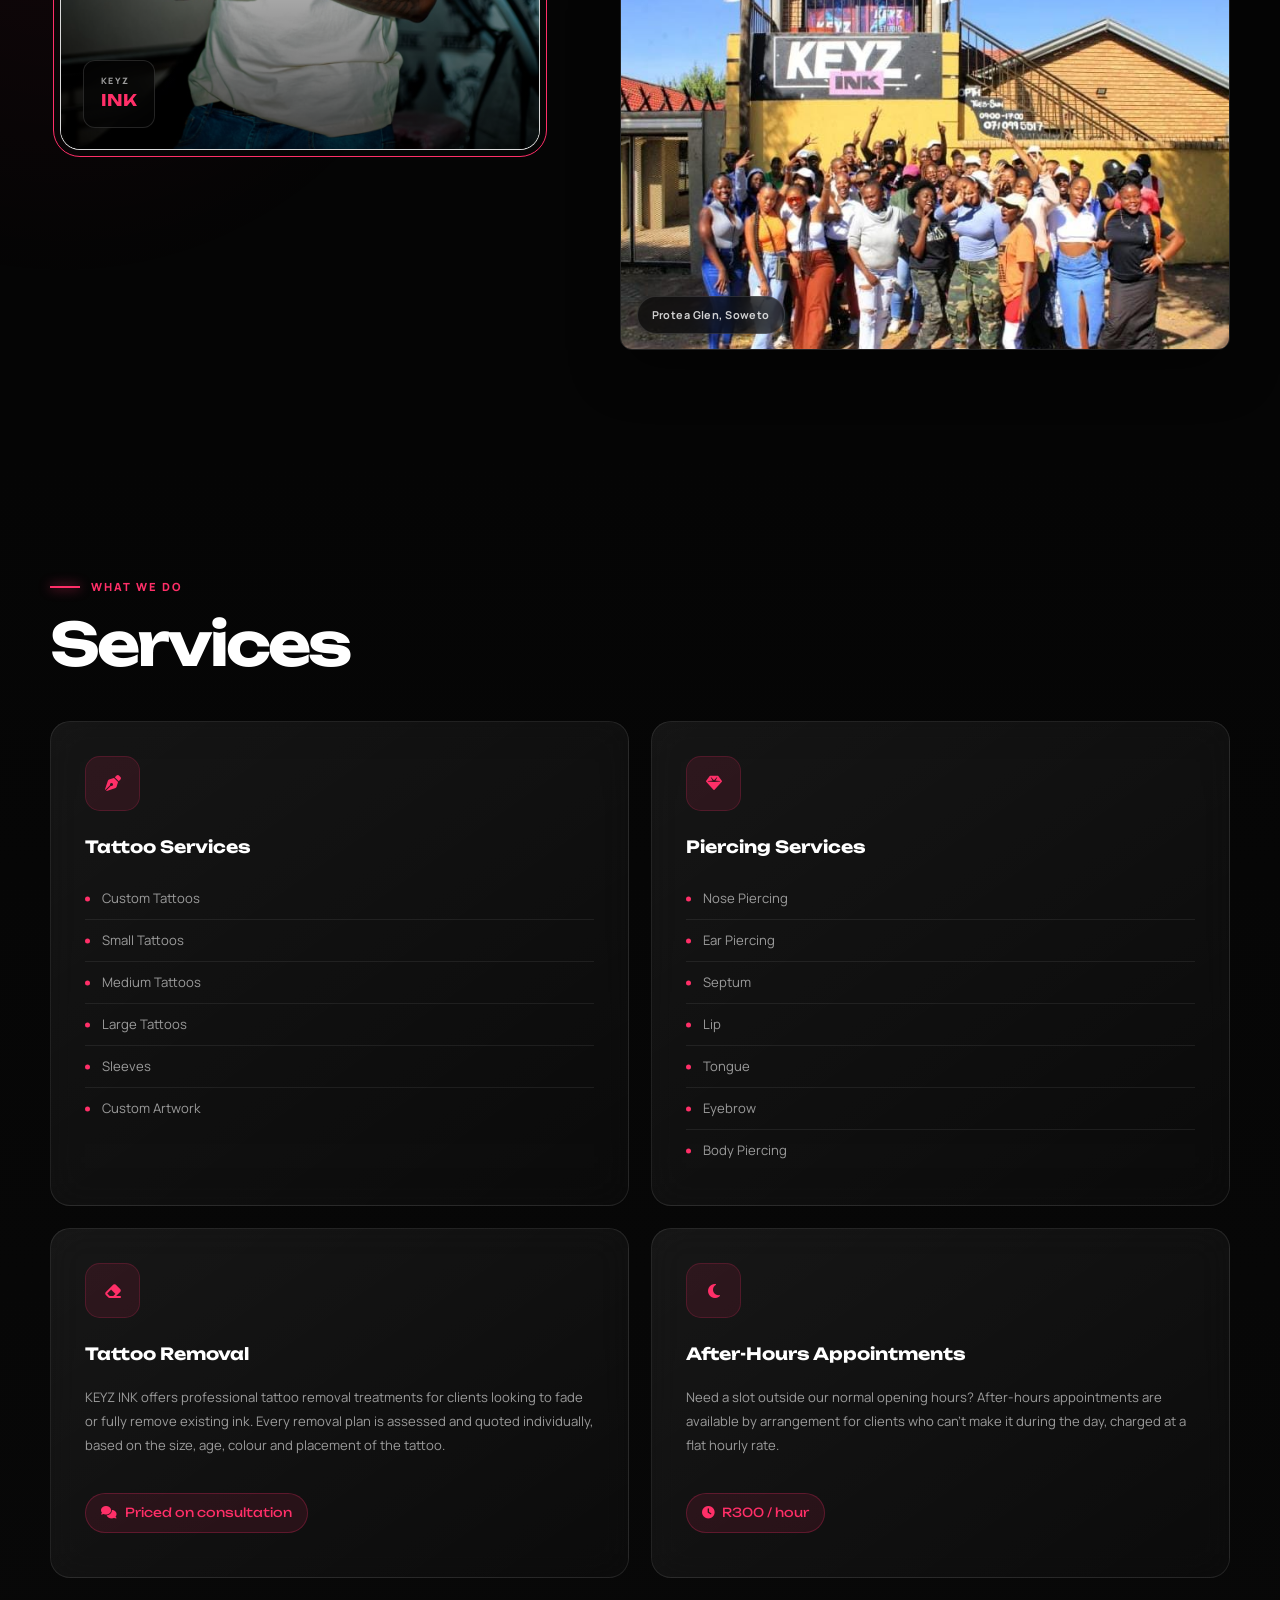
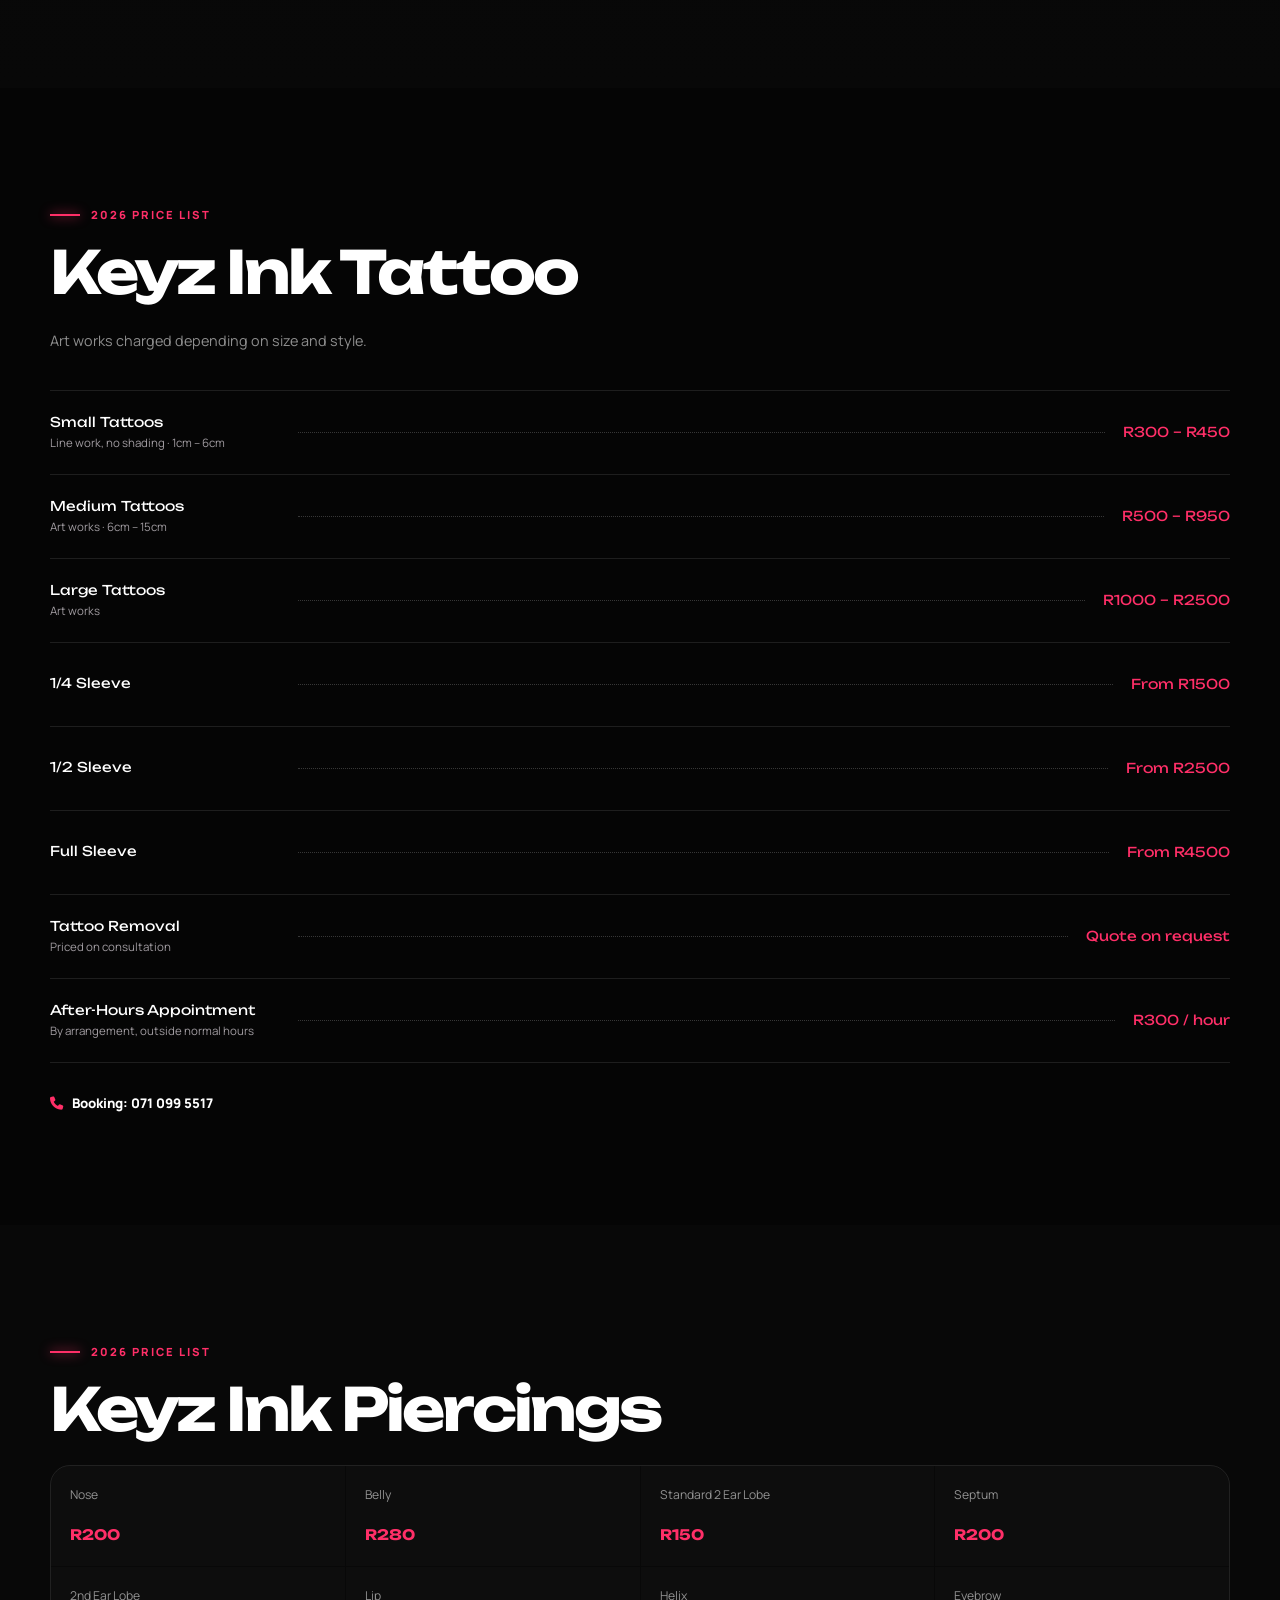
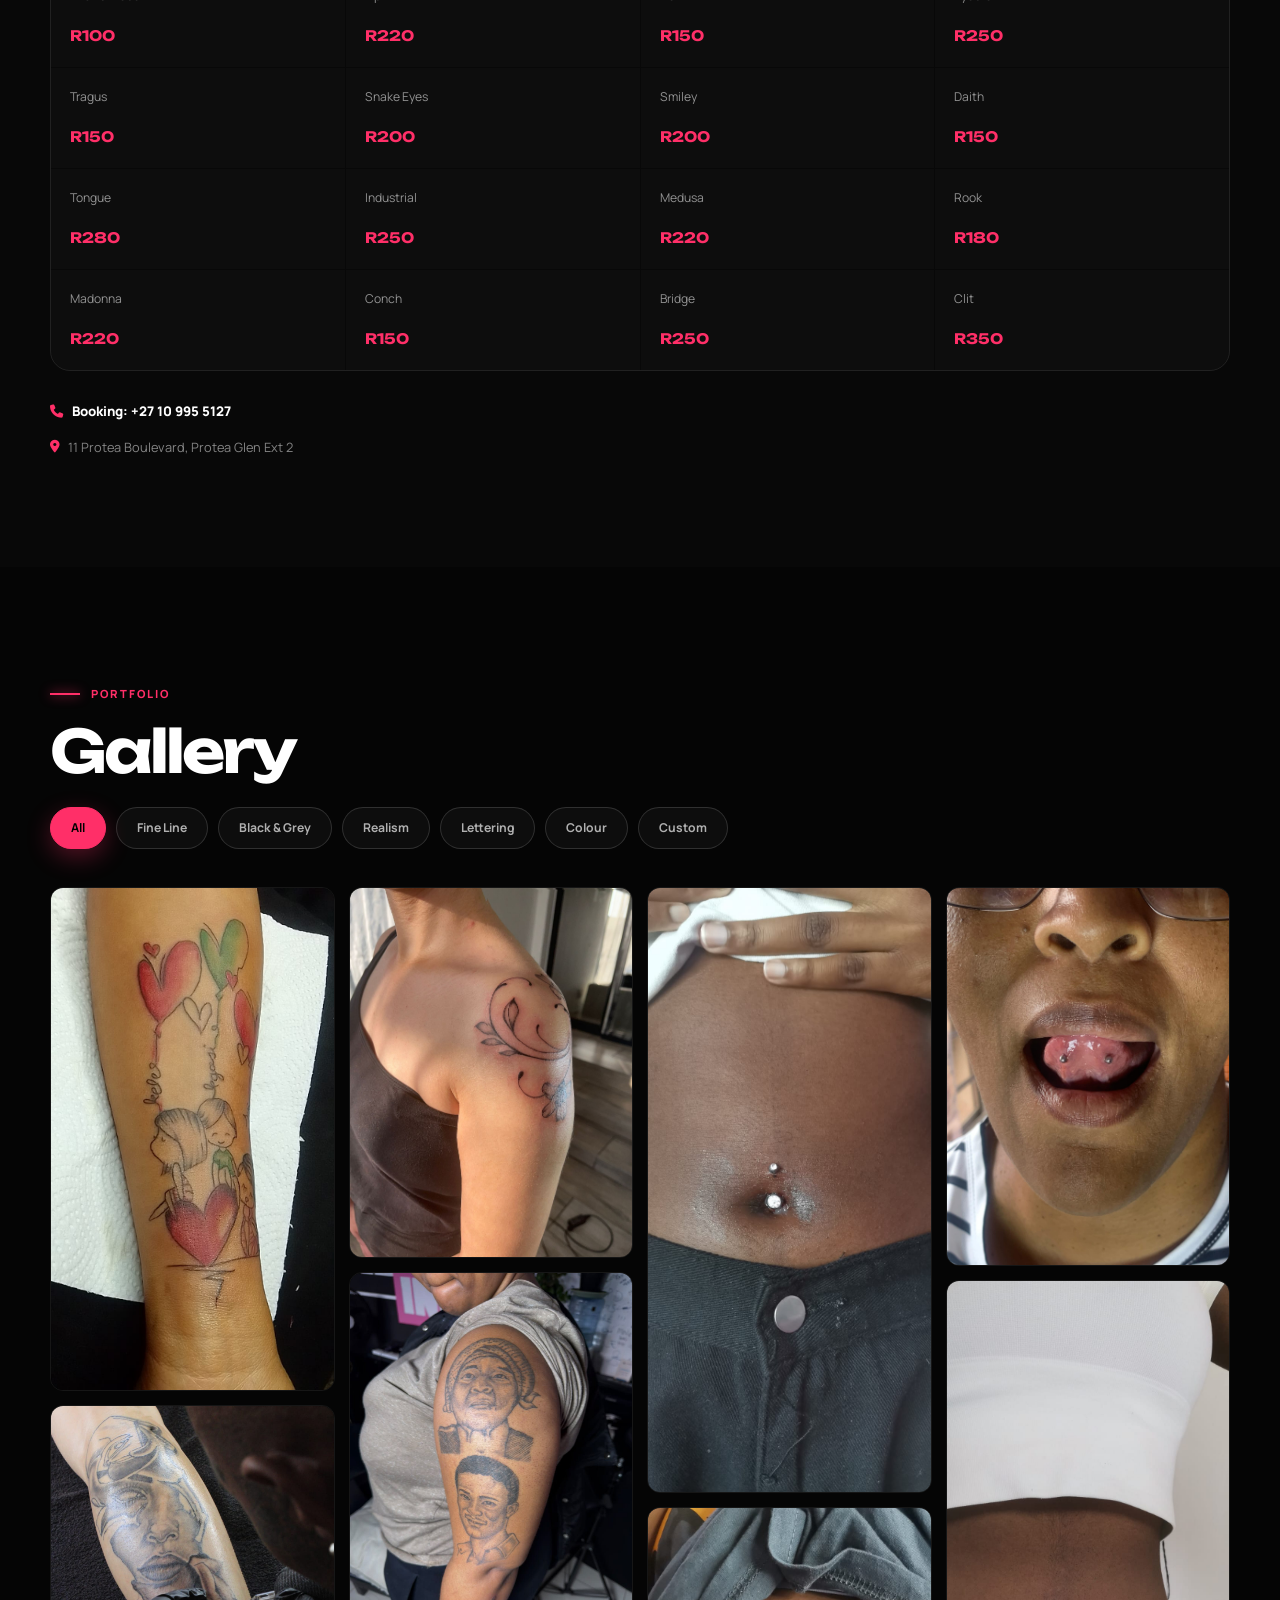
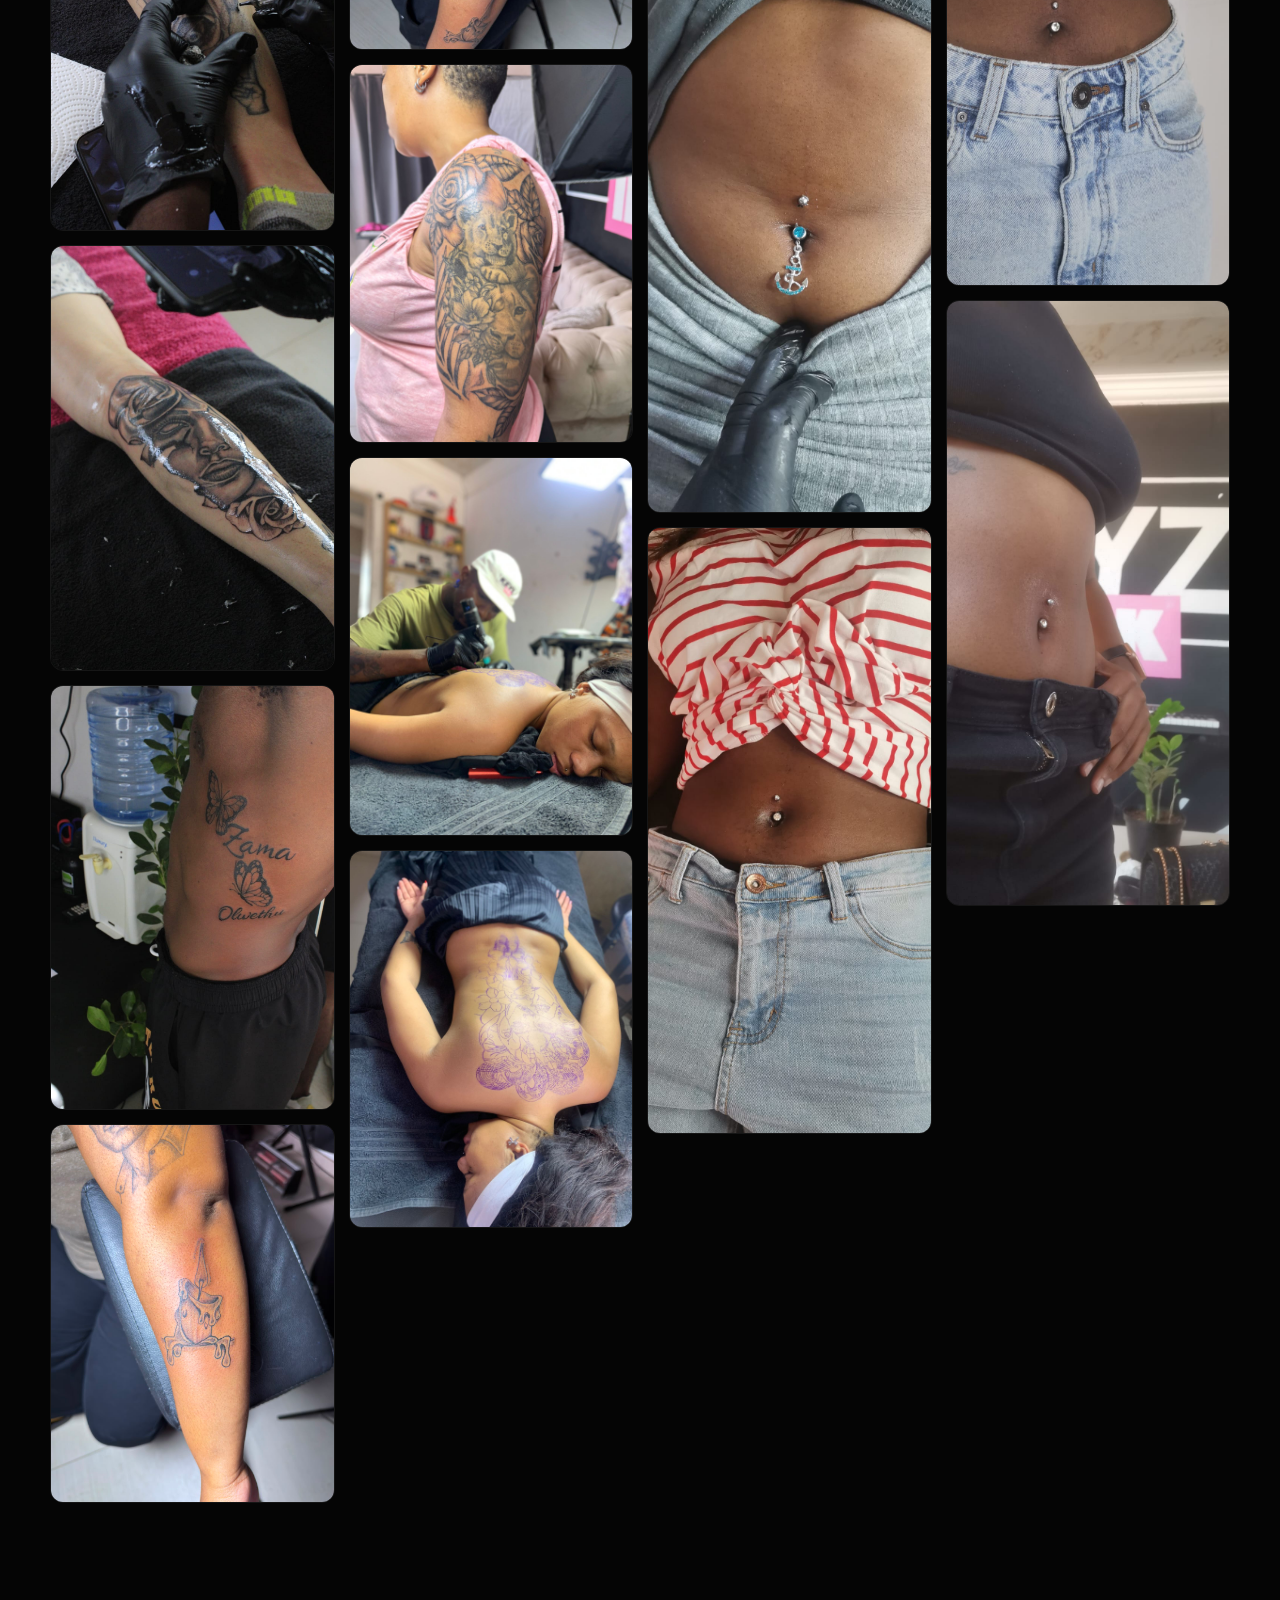
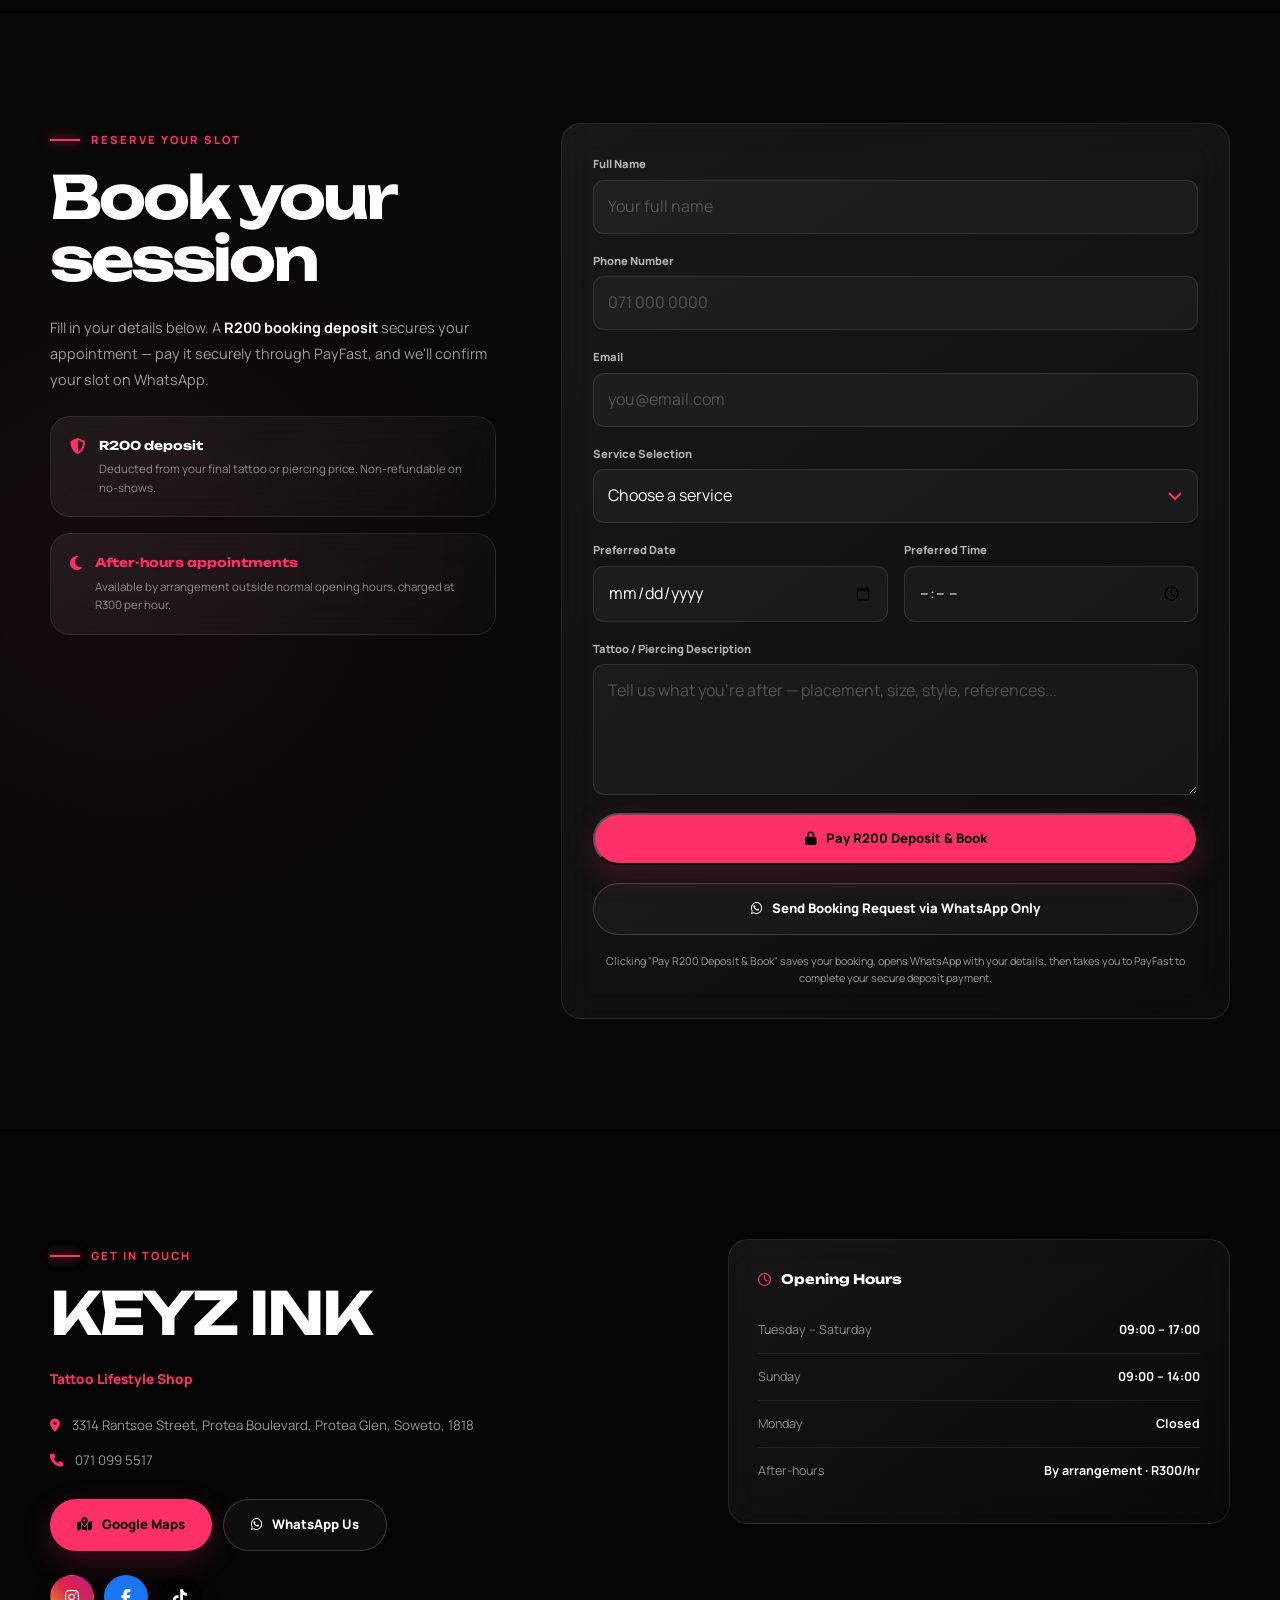
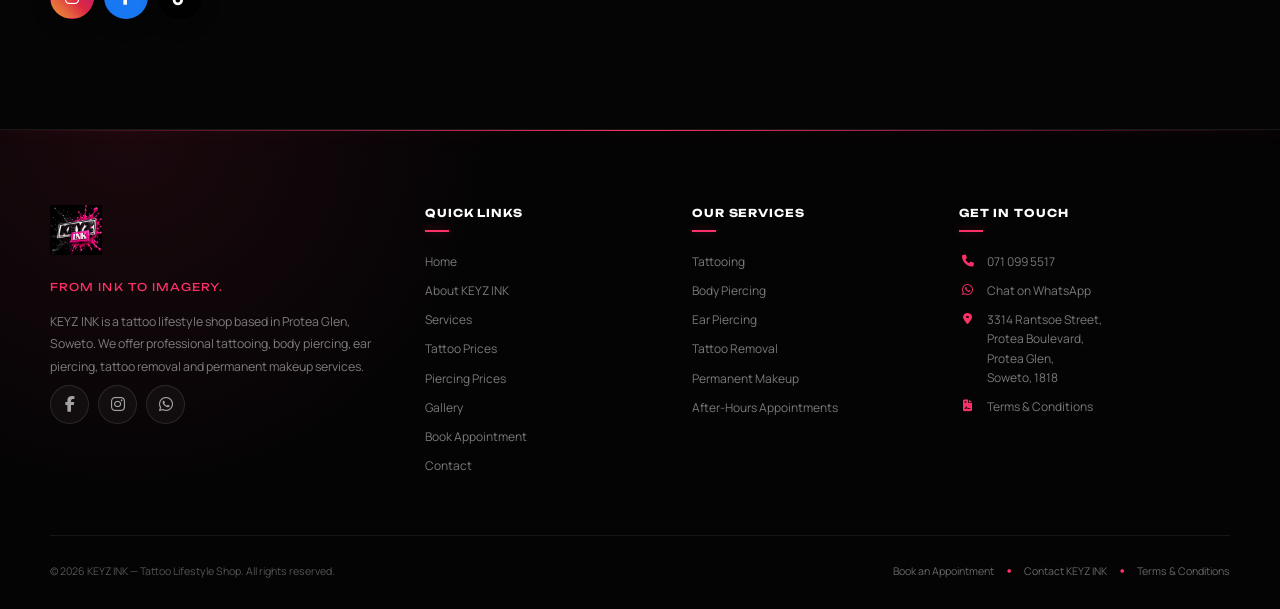
==== commit 4039eae4: "Update hero image and enhance social media icons with original brand colors" ====
--- a/public/index.html
+++ b/public/index.html
@@ -53,7 +53,7 @@
 <!-- HERO -->
 <section class="hero" id="home">
   <div class="hero-bg">
-    <img src="images/hero-img.jpeg" alt="" loading="eager">
+    <img src="https://images.unsplash.com/photo-1611501275019-9b5cda994e8d?q=80&w=1800&auto=format&fit=crop" alt="" loading="eager">
     <div class="hero-overlay"></div>
   </div>
 
@@ -462,9 +462,9 @@
       </div>
 
       <div class="socials">
-        <a href="https://www.instagram.com/keyzink_/" target="_blank" rel="noopener" aria-label="Instagram"><i class="fa-brands fa-instagram"></i></a>
-        <a href="https://www.facebook.com/keyzinksa/" target="_blank" rel="noopener" aria-label="Facebook"><i class="fa-brands fa-facebook"></i></a>
-        <a href="#" aria-label="TikTok"><i class="fa-brands fa-tiktok"></i></a>
+        <a href="https://www.instagram.com/keyzink_/" target="_blank" rel="noopener" class="social-instagram" aria-label="Instagram"><i class="fa-brands fa-instagram"></i></a>
+        <a href="https://www.facebook.com/keyzinksa/" target="_blank" rel="noopener" class="social-facebook" aria-label="Facebook"><i class="fa-brands fa-facebook-f"></i></a>
+        <a href="#" class="social-tiktok" aria-label="TikTok"><i class="fa-brands fa-tiktok"></i></a>
       </div>
     </div>
 
@@ -556,9 +556,20 @@
 
 </footer>
 
-<a href="https://wa.me/27710995517" class="whatsapp-float" target="_blank" rel="noopener" aria-label="Chat on WhatsApp">
-  <i class="fa-brands fa-whatsapp"></i>
-</a>
+<div class="social-float-stack">
+  <a href="https://www.facebook.com/keyzinksa/" class="social-float social-float-facebook" target="_blank" rel="noopener" aria-label="KEYZ INK on Facebook">
+    <i class="fa-brands fa-facebook-f"></i>
+  </a>
+  <a href="https://www.instagram.com/keyzink_/" class="social-float social-float-instagram" target="_blank" rel="noopener" aria-label="KEYZ INK on Instagram">
+    <i class="fa-brands fa-instagram"></i>
+  </a>
+  <a href="#" class="social-float social-float-tiktok" aria-label="KEYZ INK on TikTok">
+    <i class="fa-brands fa-tiktok"></i>
+  </a>
+  <a href="https://wa.me/27710995517" class="social-float social-float-whatsapp" target="_blank" rel="noopener" aria-label="Chat on WhatsApp">
+    <i class="fa-brands fa-whatsapp"></i>
+  </a>
+</div>
 
 <script src="script.js"></script>
 </body>
--- a/public/style.css
+++ b/public/style.css
@@ -486,7 +486,7 @@
 
     position: relative;
     z-index: 2;
-    border-radius: 999px;
+
     transition: transform .35s var(--ease);
 }
 
@@ -2245,7 +2245,7 @@
 
 
 /* =========================================================
-   SOCIAL ICONS
+   SOCIAL ICONS — original brand colors
    ========================================================= */
 
 .socials {
@@ -2265,39 +2265,67 @@
 
     border-radius: 50%;
 
-    background:
-        rgba(255, 255, 255, .035);
-
-    border:
-        1px solid rgba(255, 255, 255, .12);
-
-    color:
-        rgba(255, 255, 255, .7);
+    color: #fff;
 
     font-size: 1rem;
+
+    border: 1px solid transparent;
+
+    box-shadow:
+        0 6px 18px rgba(0, 0, 0, .3);
 
     transition:
         transform .35s var(--ease),
-        color .3s ease,
-        background .3s ease,
-        border-color .3s ease,
-        box-shadow .3s ease;
+        box-shadow .35s ease,
+        filter .3s ease;
 }
 
 .socials a:hover {
     transform:
         translateY(-5px);
 
-    color: var(--pink);
-
-    border-color: var(--pink);
-
+    filter: brightness(1.08);
+}
+
+.social-instagram {
     background:
-        rgba(255, 47, 104, .08);
-
+        linear-gradient(
+            45deg,
+            #f09433 0%,
+            #e6683c 25%,
+            #dc2743 50%,
+            #cc2366 75%,
+            #bc1888 100%
+        );
+}
+
+.social-instagram:hover {
     box-shadow:
-        0 10px 30px
-        rgba(255, 47, 104, .15);
+        0 12px 28px
+        rgba(220, 39, 67, .4);
+}
+
+.social-facebook {
+    background: #1877f2;
+}
+
+.social-facebook:hover {
+    box-shadow:
+        0 12px 28px
+        rgba(24, 119, 242, .4);
+}
+
+.social-tiktok {
+    background: #010101;
+
+    border-color:
+        rgba(255, 255, 255, .16);
+}
+
+.social-tiktok:hover {
+    box-shadow:
+        0 10px 22px rgba(37, 244, 238, .25),
+        0 10px 22px rgba(254, 44, 85, .25);
 }
 
 
@@ -2692,10 +2720,11 @@
 
 
 /* =========================================================
-   WHATSAPP FLOAT
-   ========================================================= */
-
-.whatsapp-float {
+   SOCIAL FLOAT STACK — original brand colors
+   WhatsApp, TikTok, Instagram, Facebook stacked bottom-right
+   ========================================================= */
+
+.social-float-stack {
     position: fixed;
 
     right: 24px;
@@ -2703,50 +2732,94 @@
 
     z-index: 900;
 
-    width: 58px;
-    height: 58px;
-
+    display: flex;
+
+    flex-direction: column;
+
+    align-items: center;
+
+    gap: 12px;
+}
+
+.social-float {
     display: flex;
 
     align-items: center;
     justify-content: center;
 
+    width: 46px;
+    height: 46px;
+
     border-radius: 50%;
 
-    background: var(--pink);
-
-    color: #000;
-
-    font-size: 1.4rem;
+    color: #fff;
+
+    font-size: 1.1rem;
 
     box-shadow:
-        0 10px 35px
-        rgba(255, 47, 104, .3);
-
-    animation:
-        whatsappPulse 2.5s ease-in-out infinite;
+        0 8px 22px rgba(0, 0, 0, .35);
 
     transition:
-        transform .35s var(--ease);
-}
-
-.whatsapp-float:hover {
+        transform .35s var(--ease),
+        box-shadow .35s ease;
+}
+
+.social-float:hover {
     transform:
         scale(1.1)
         rotate(-5deg);
+}
+
+.social-float-facebook {
+    background: #1877f2;
+}
+
+.social-float-instagram {
+    background:
+        linear-gradient(
+            45deg,
+            #f09433 0%,
+            #e6683c 25%,
+            #dc2743 50%,
+            #cc2366 75%,
+            #bc1888 100%
+        );
+}
+
+.social-float-tiktok {
+    background: #010101;
+
+    border:
+        1px solid rgba(255, 255, 255, .16);
+}
+
+.social-float-whatsapp {
+    width: 58px;
+    height: 58px;
+
+    font-size: 1.4rem;
+
+    background: #25d366;
+
+    box-shadow:
+        0 10px 35px
+        rgba(37, 211, 102, .35);
+
+    animation:
+        whatsappPulse 2.5s ease-in-out infinite;
 }
 
 @keyframes whatsappPulse {
     0%, 100% {
         box-shadow:
             0 10px 35px
-            rgba(255, 47, 104, .28);
+            rgba(37, 211, 102, .3);
     }
 
     50% {
         box-shadow:
             0 10px 48px
-            rgba(255, 47, 104, .55);
+            rgba(37, 211, 102, .58);
     }
 }
 
@@ -3135,15 +3208,28 @@
 
 
     /* =====================================================
-       WHATSAPP
+       SOCIAL FLOAT STACK
        ===================================================== */
 
-    .whatsapp-float {
+    .social-float-stack {
+        right: 16px;
+        bottom: 16px;
+
+        gap: 10px;
+    }
+
+    .social-float {
+        width: 40px;
+        height: 40px;
+
+        font-size: 1rem;
+    }
+
+    .social-float-whatsapp {
         width: 52px;
         height: 52px;
 
-        right: 16px;
-        bottom: 16px;
+        font-size: 1.3rem;
     }
 }
 
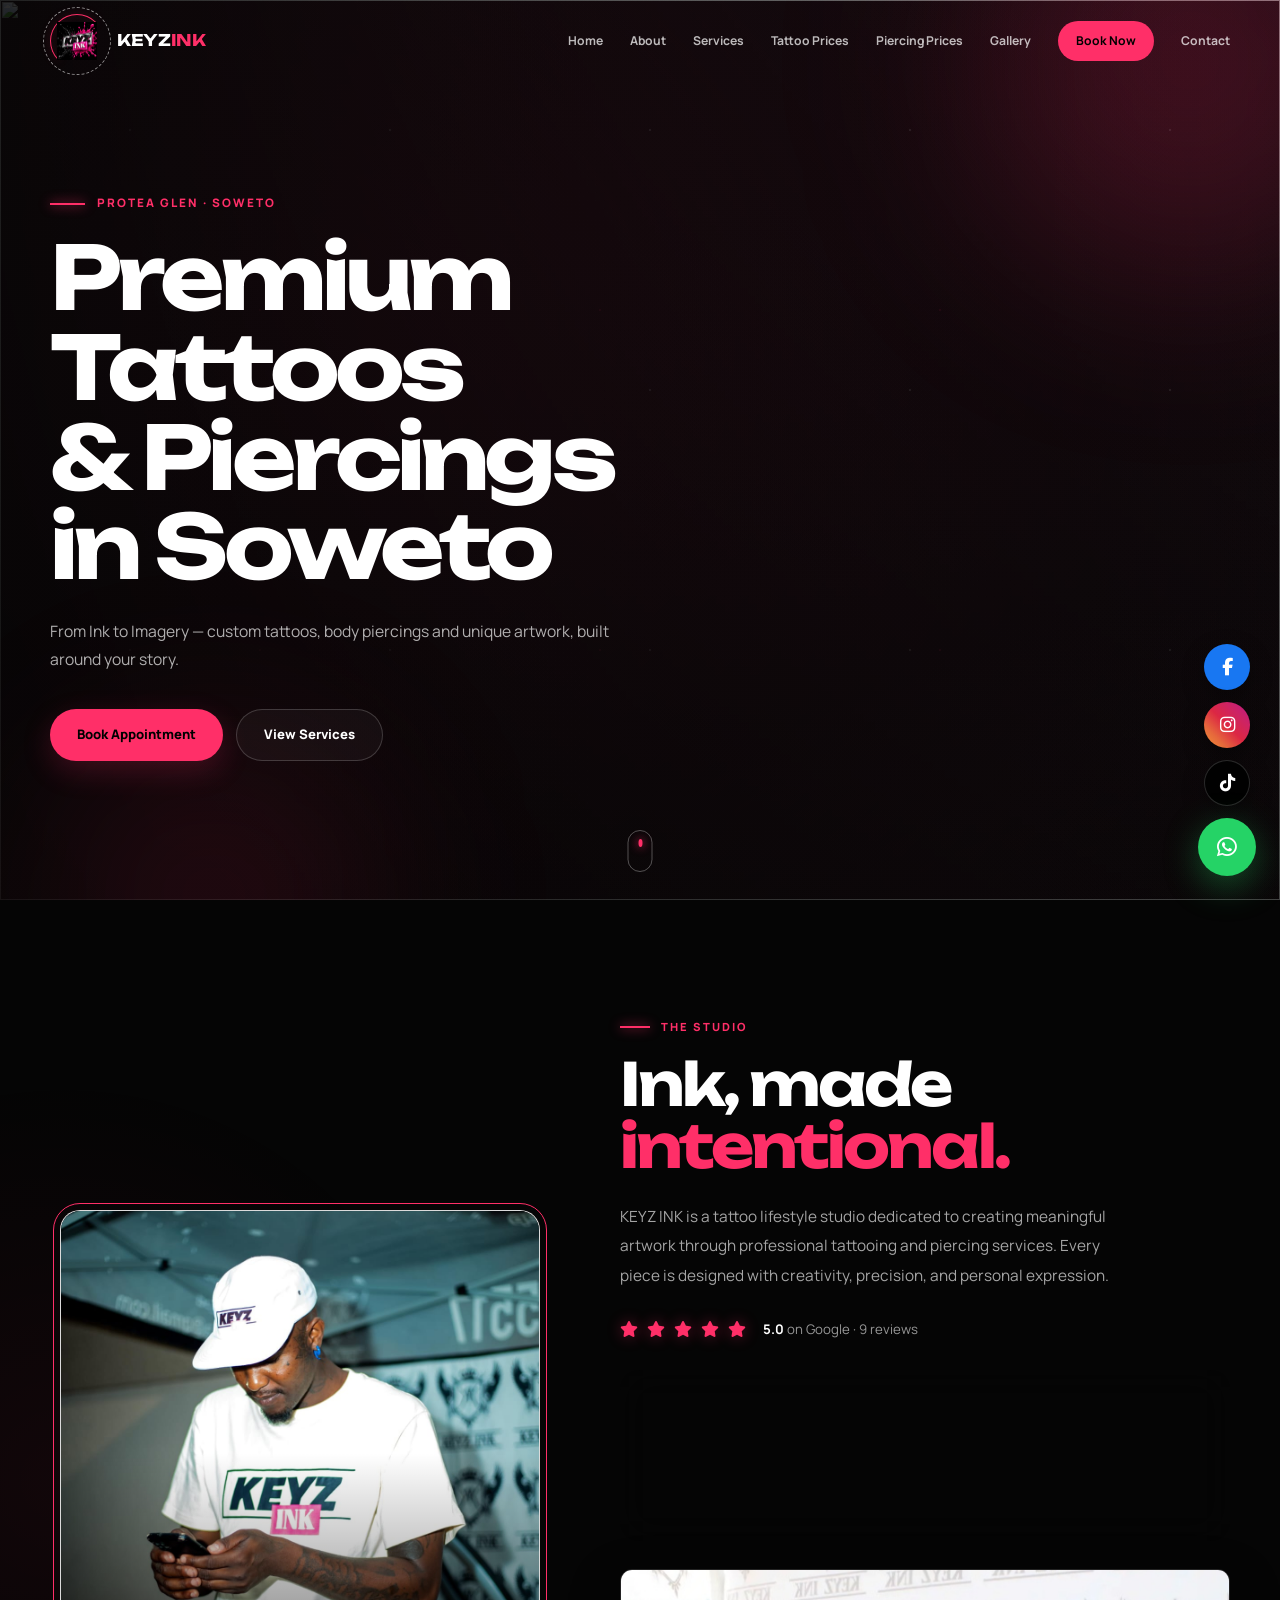
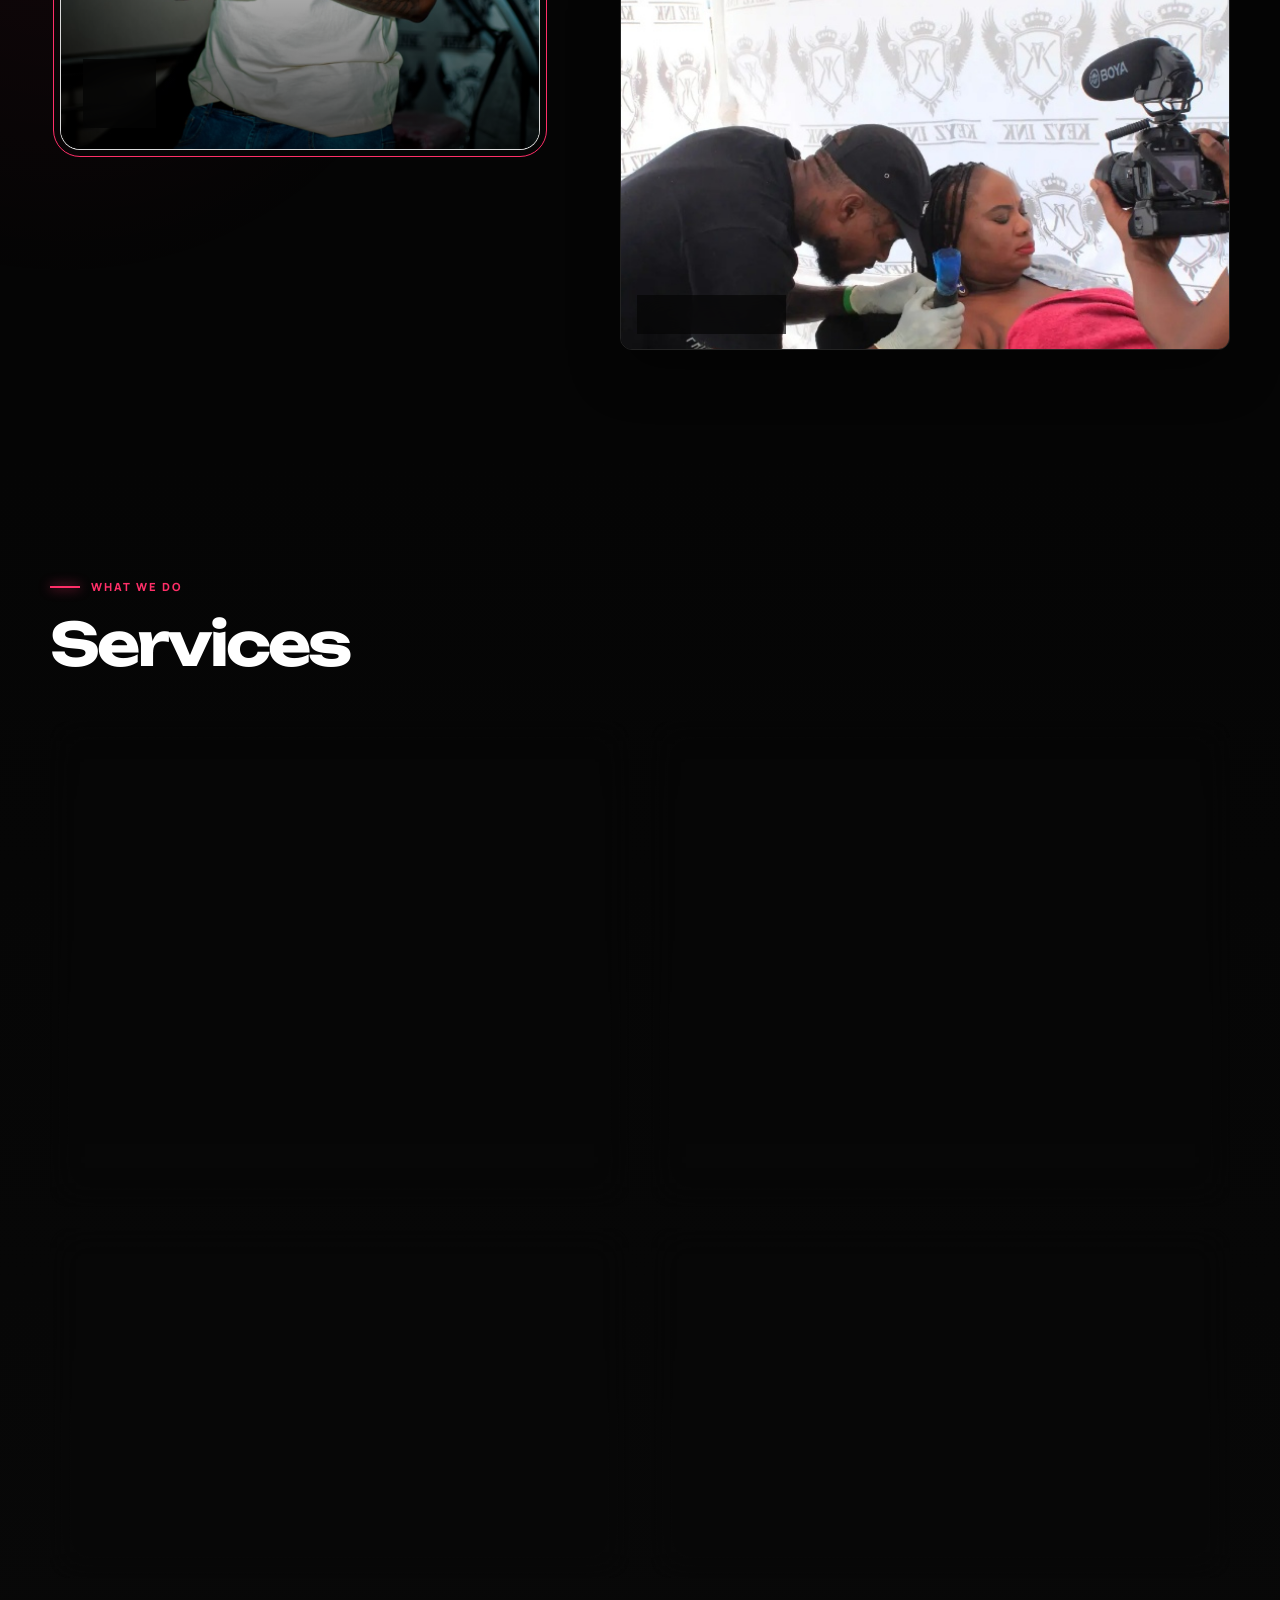
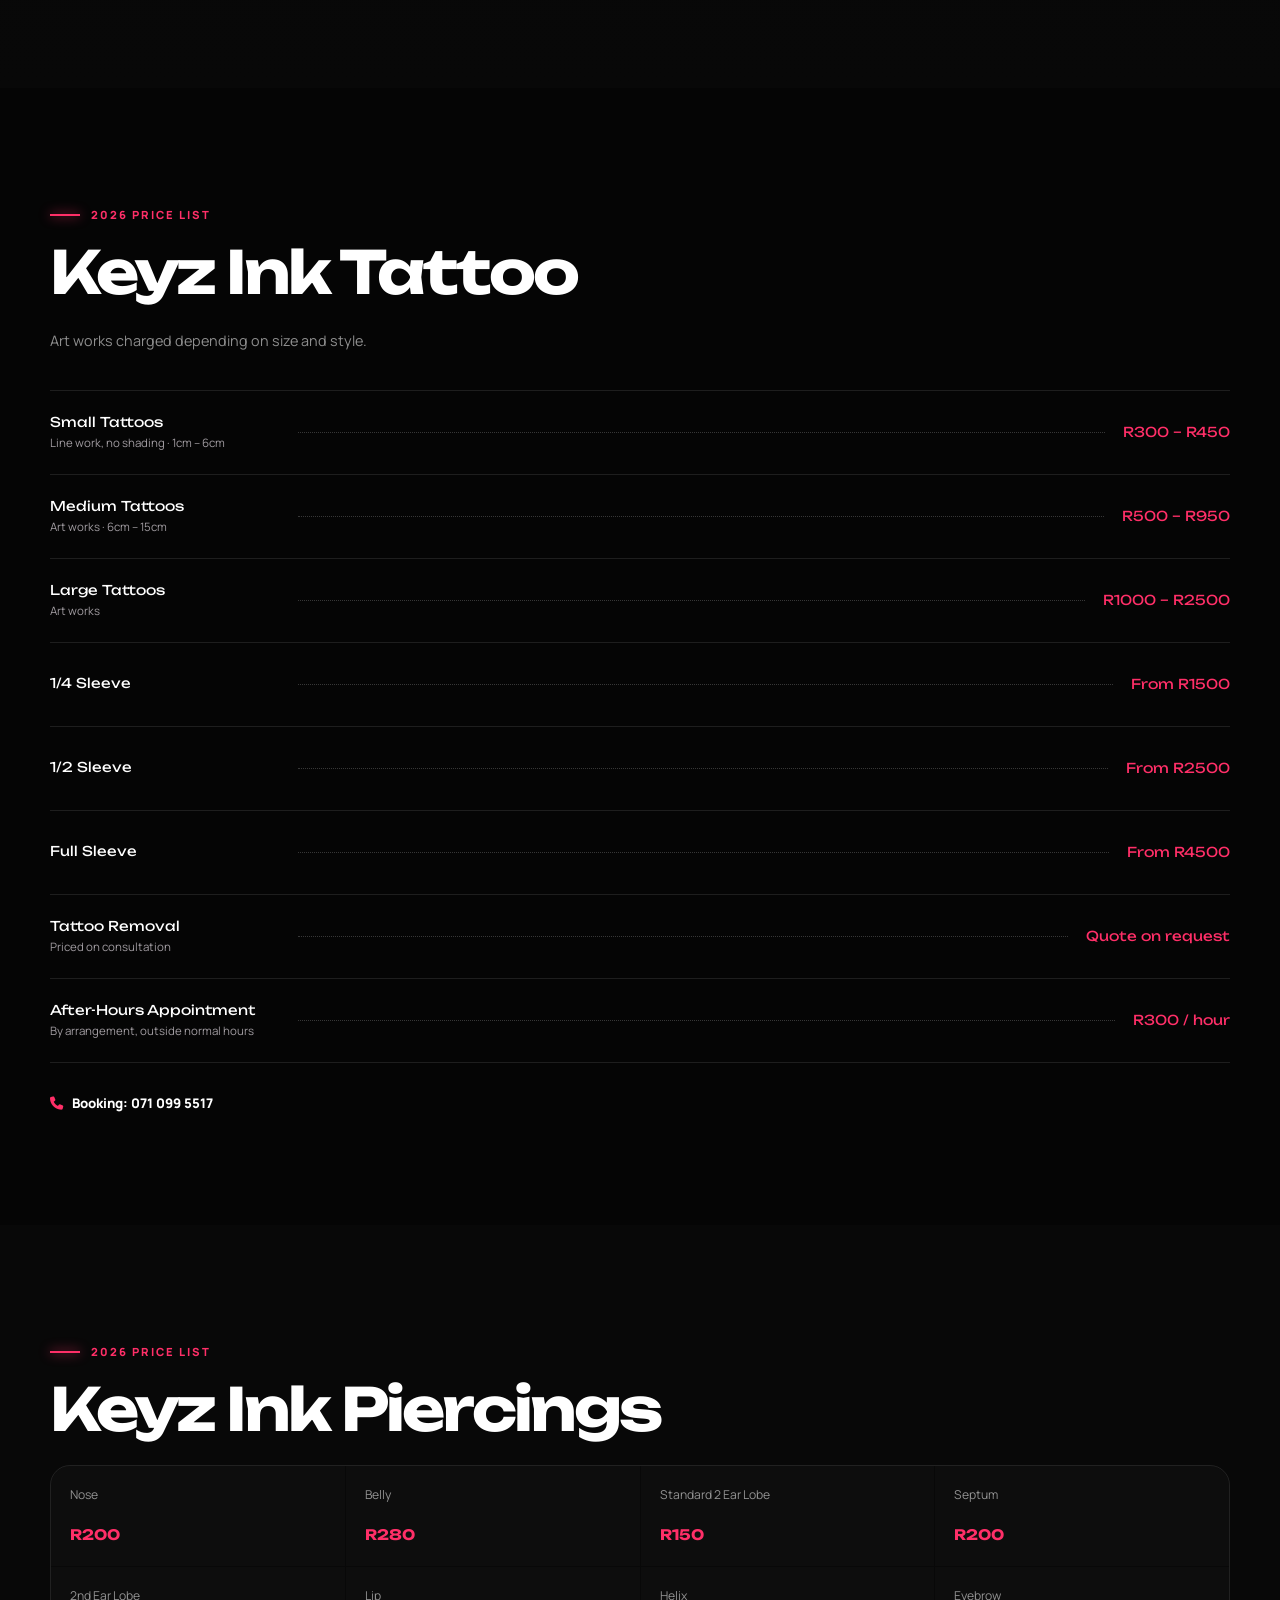
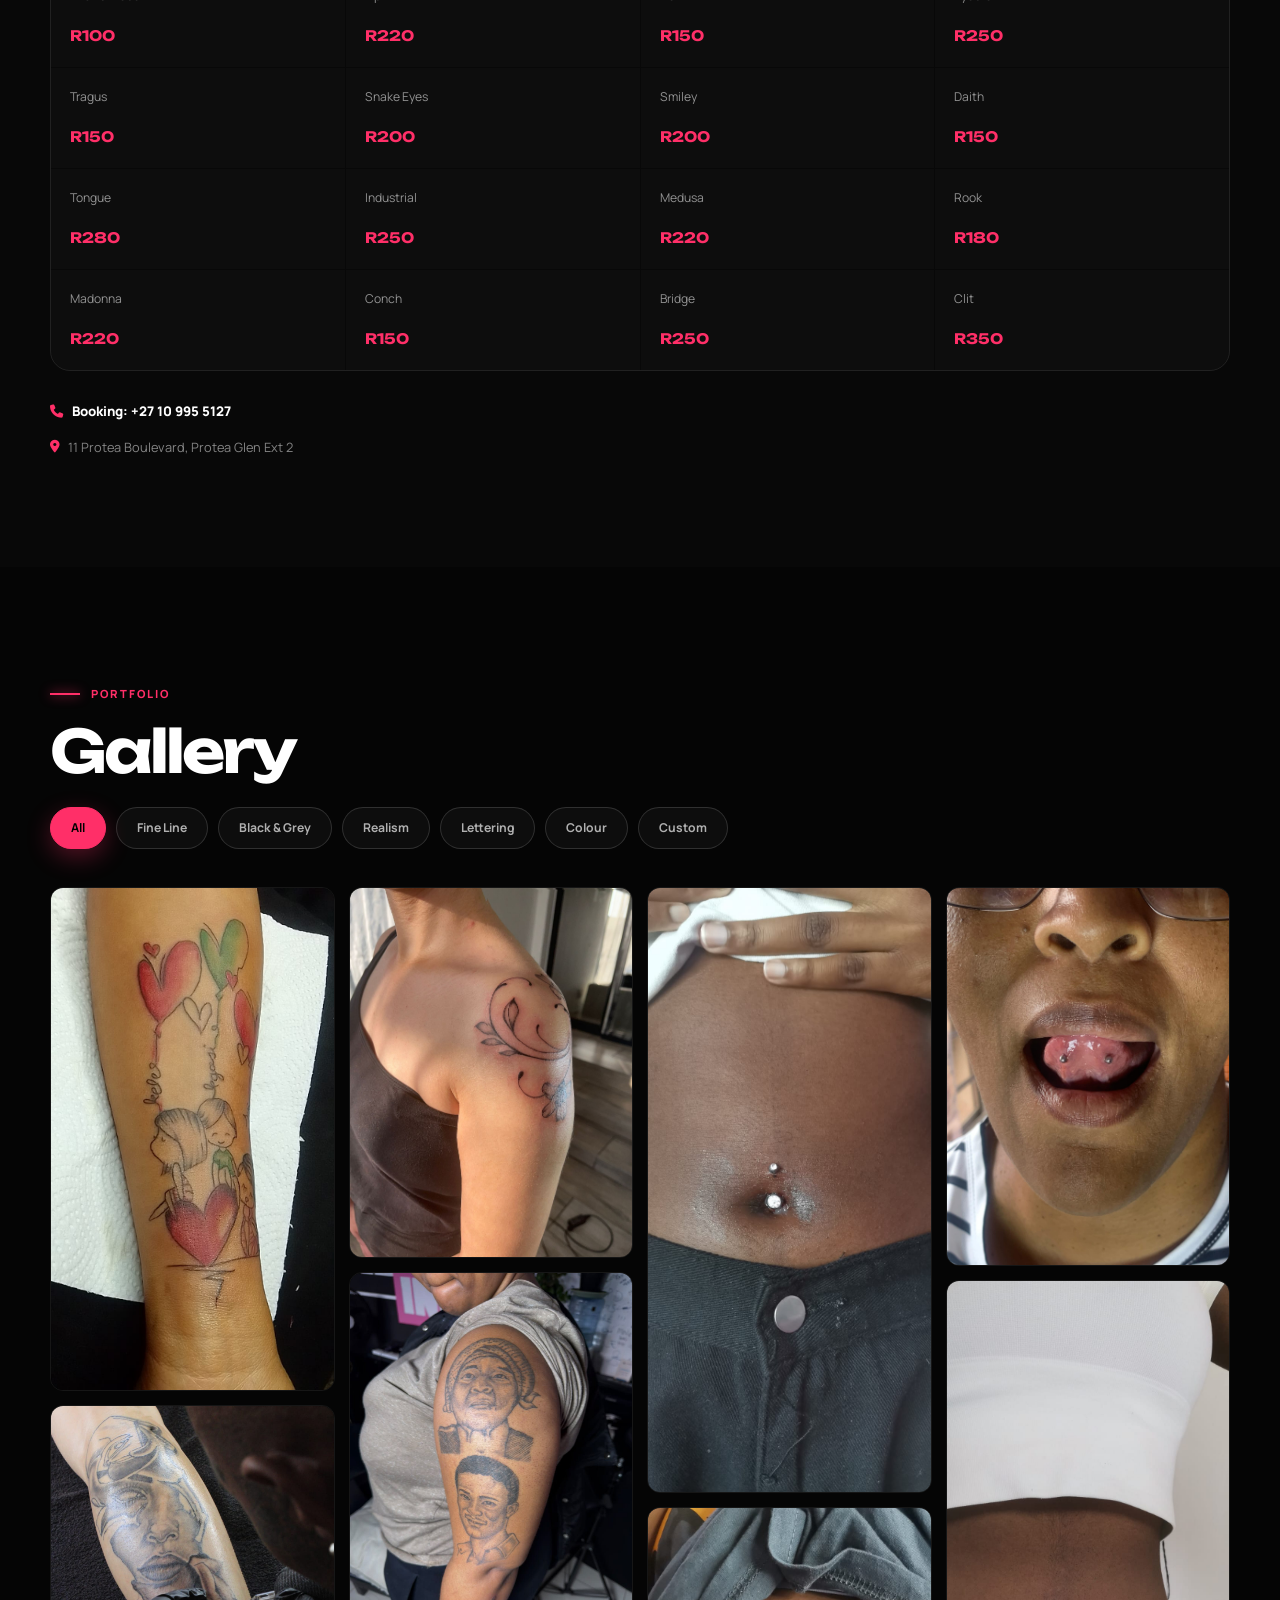
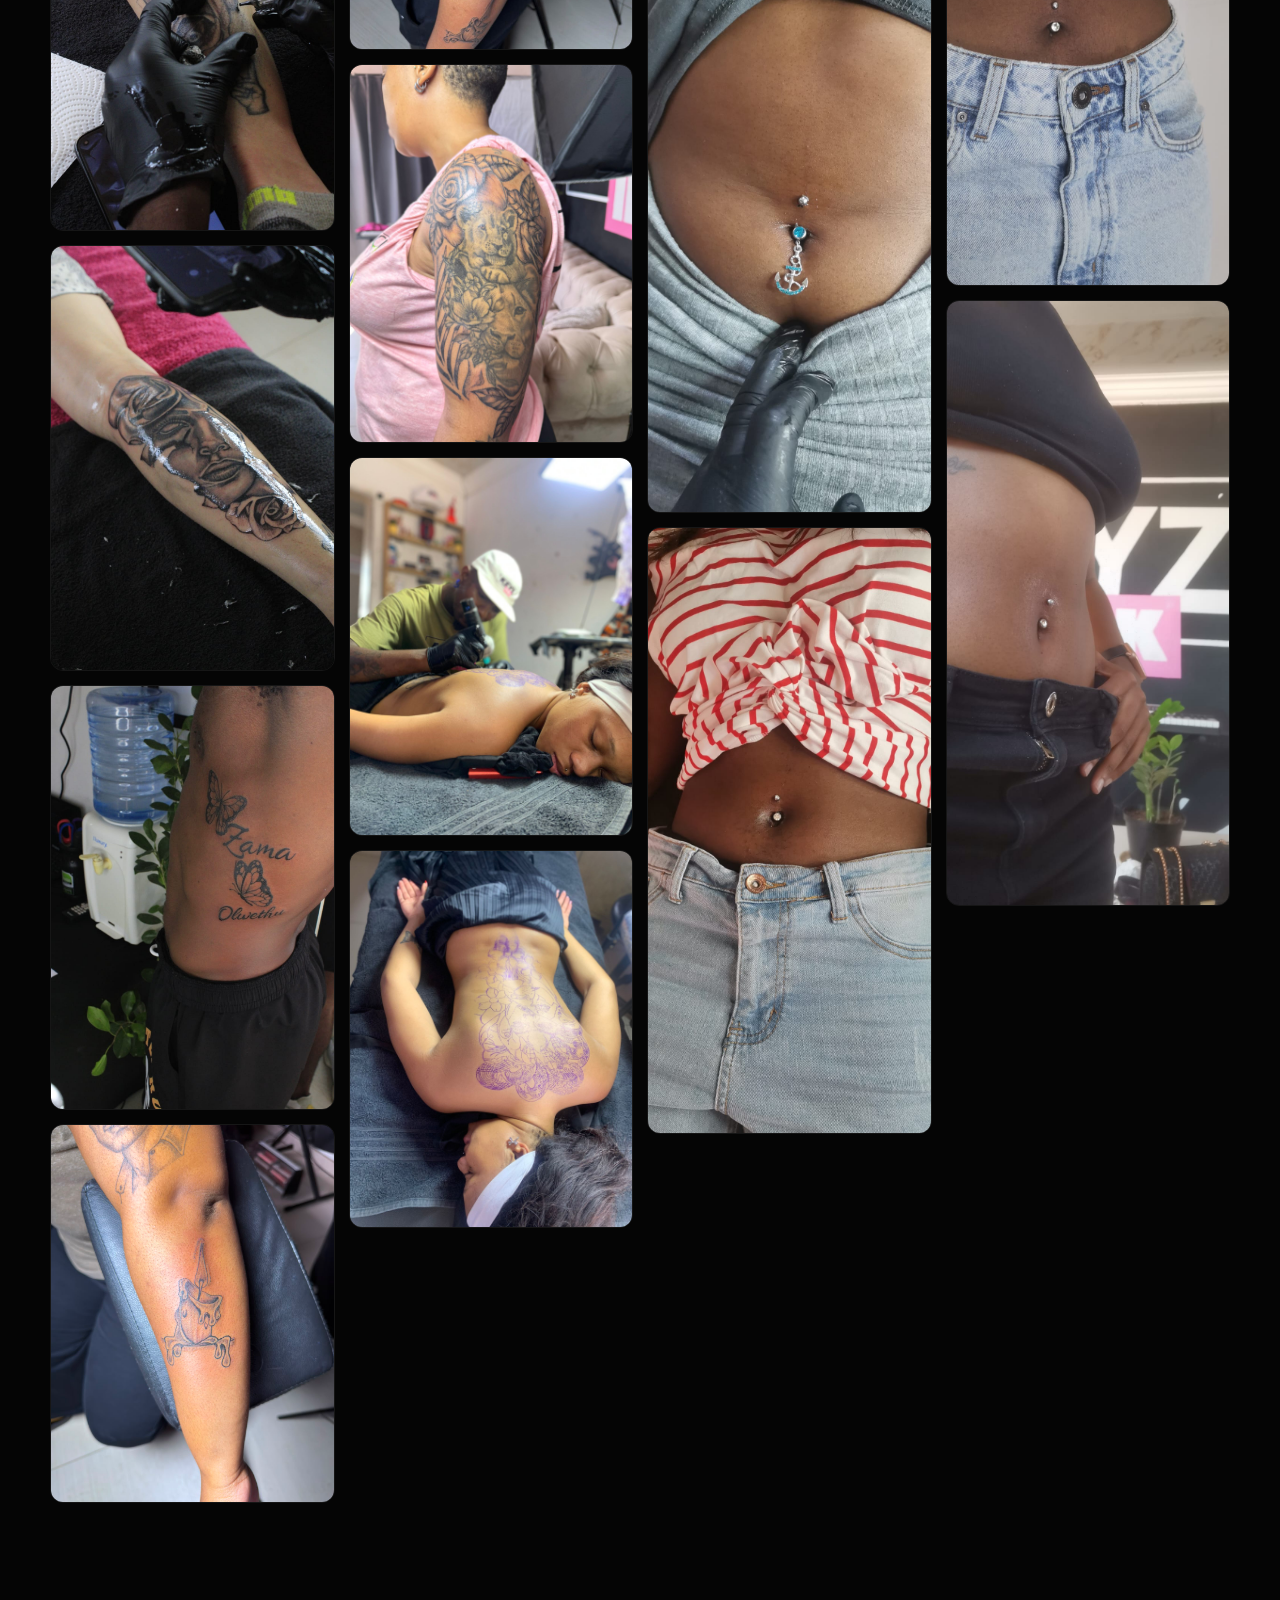
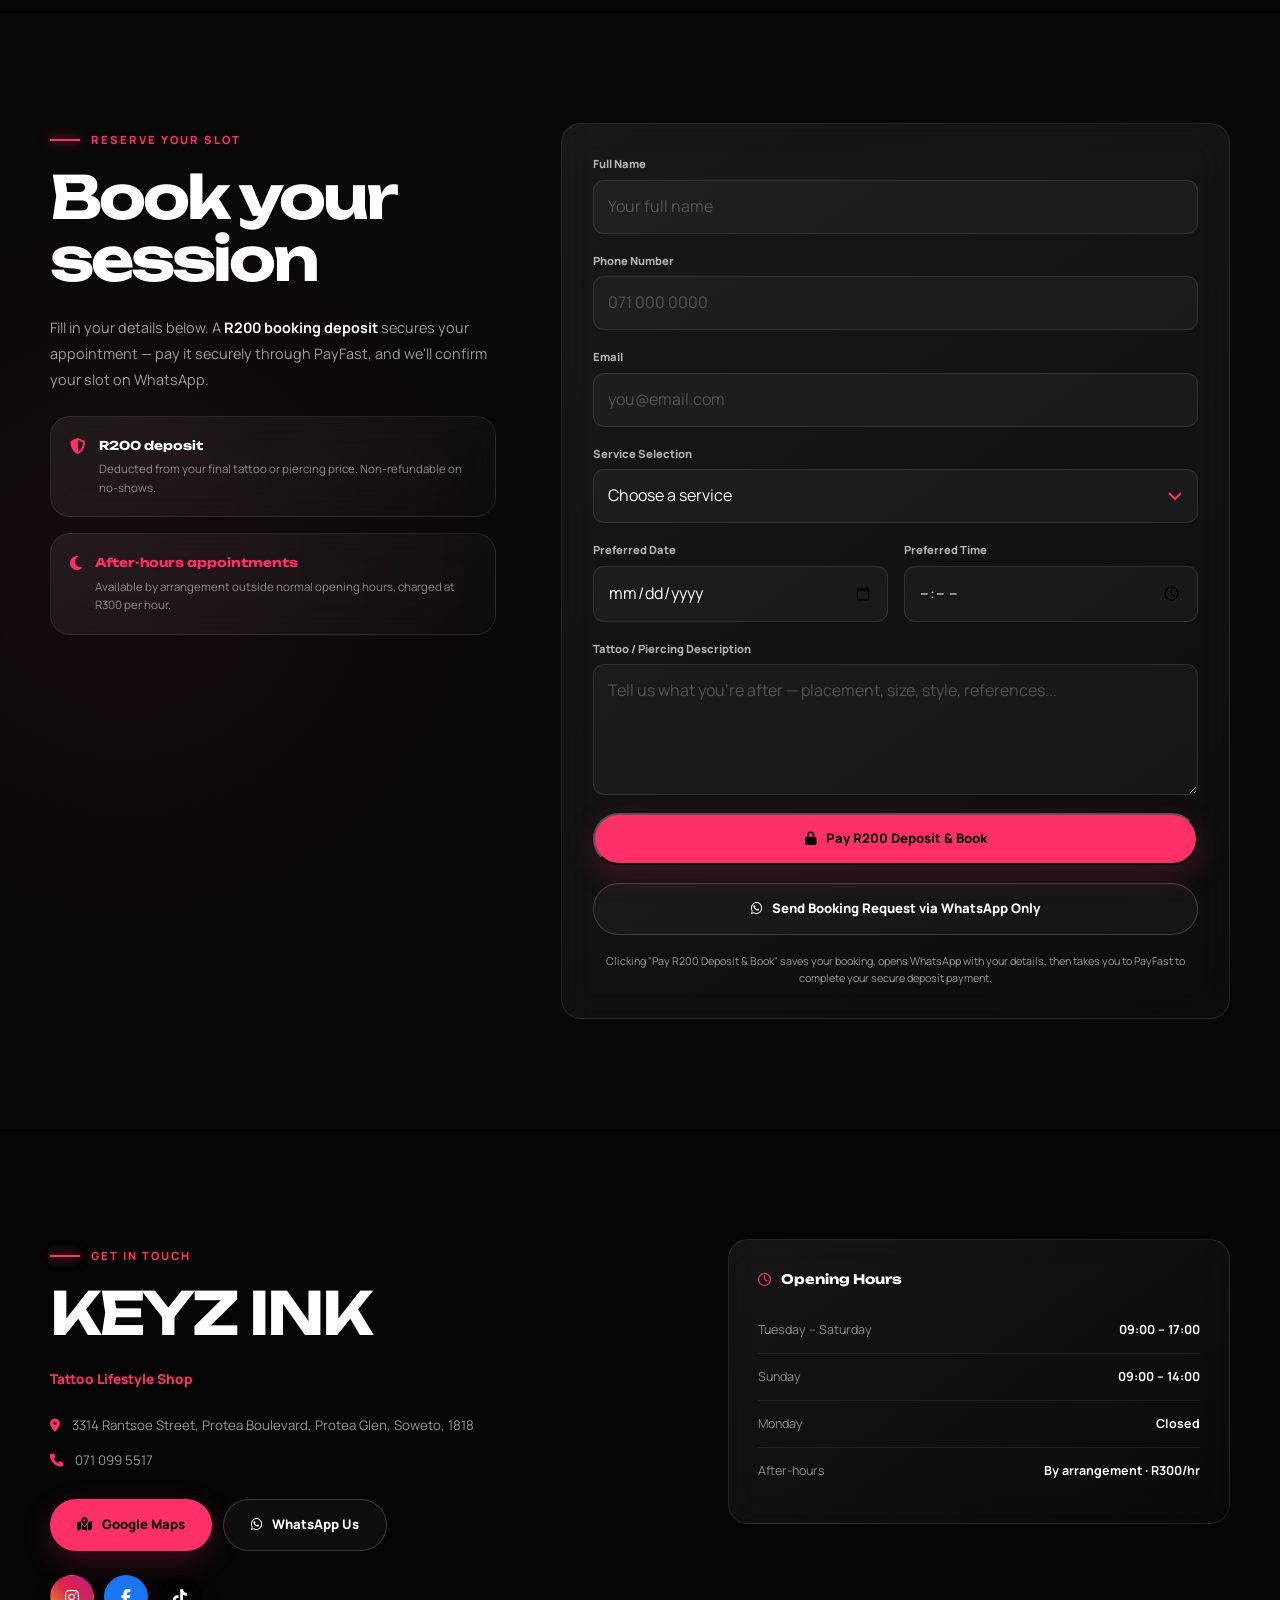
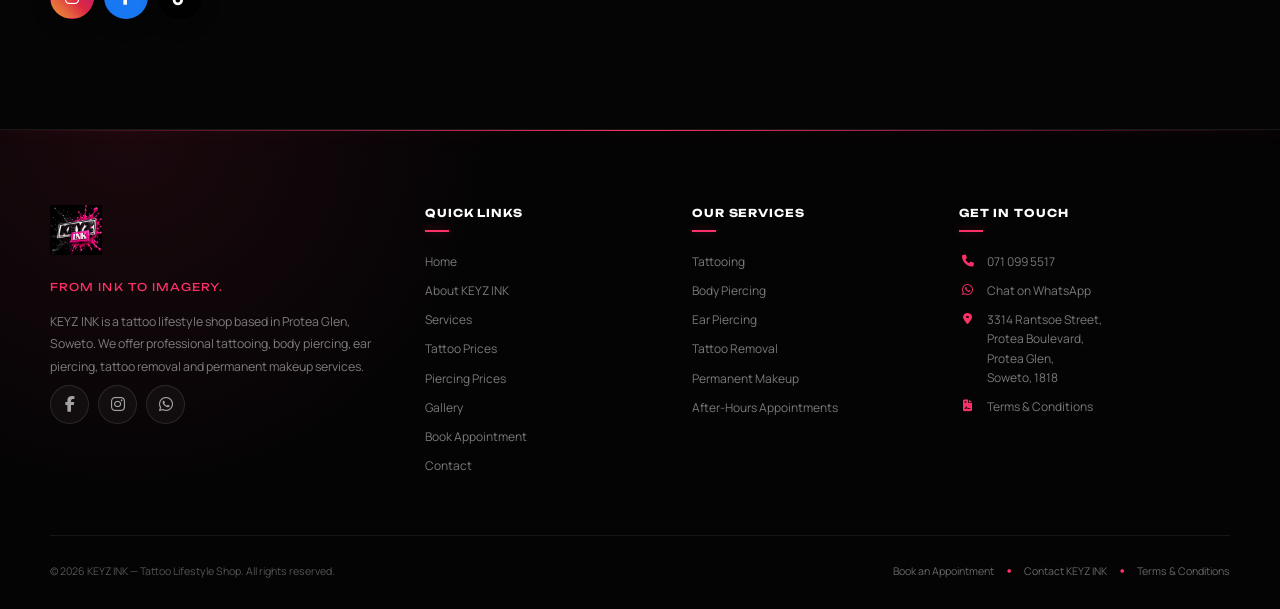
==== commit ae42de8e: "Refactor code structure for improved readability and maintainability" ====
--- a/public/index.html
+++ b/public/index.html
@@ -149,7 +149,7 @@
             </div>
 
             <figure class="location-image">
-                <img src="images/location.jpg" alt="KEYZ INK studio location in Protea Glen, Soweto">
+                <img src="images/location2.jpg" alt="KEYZ INK studio location in Protea Glen, Soweto">
                 <span class="location-image-caption">Protea Glen, Soweto</span>
             </figure>
 
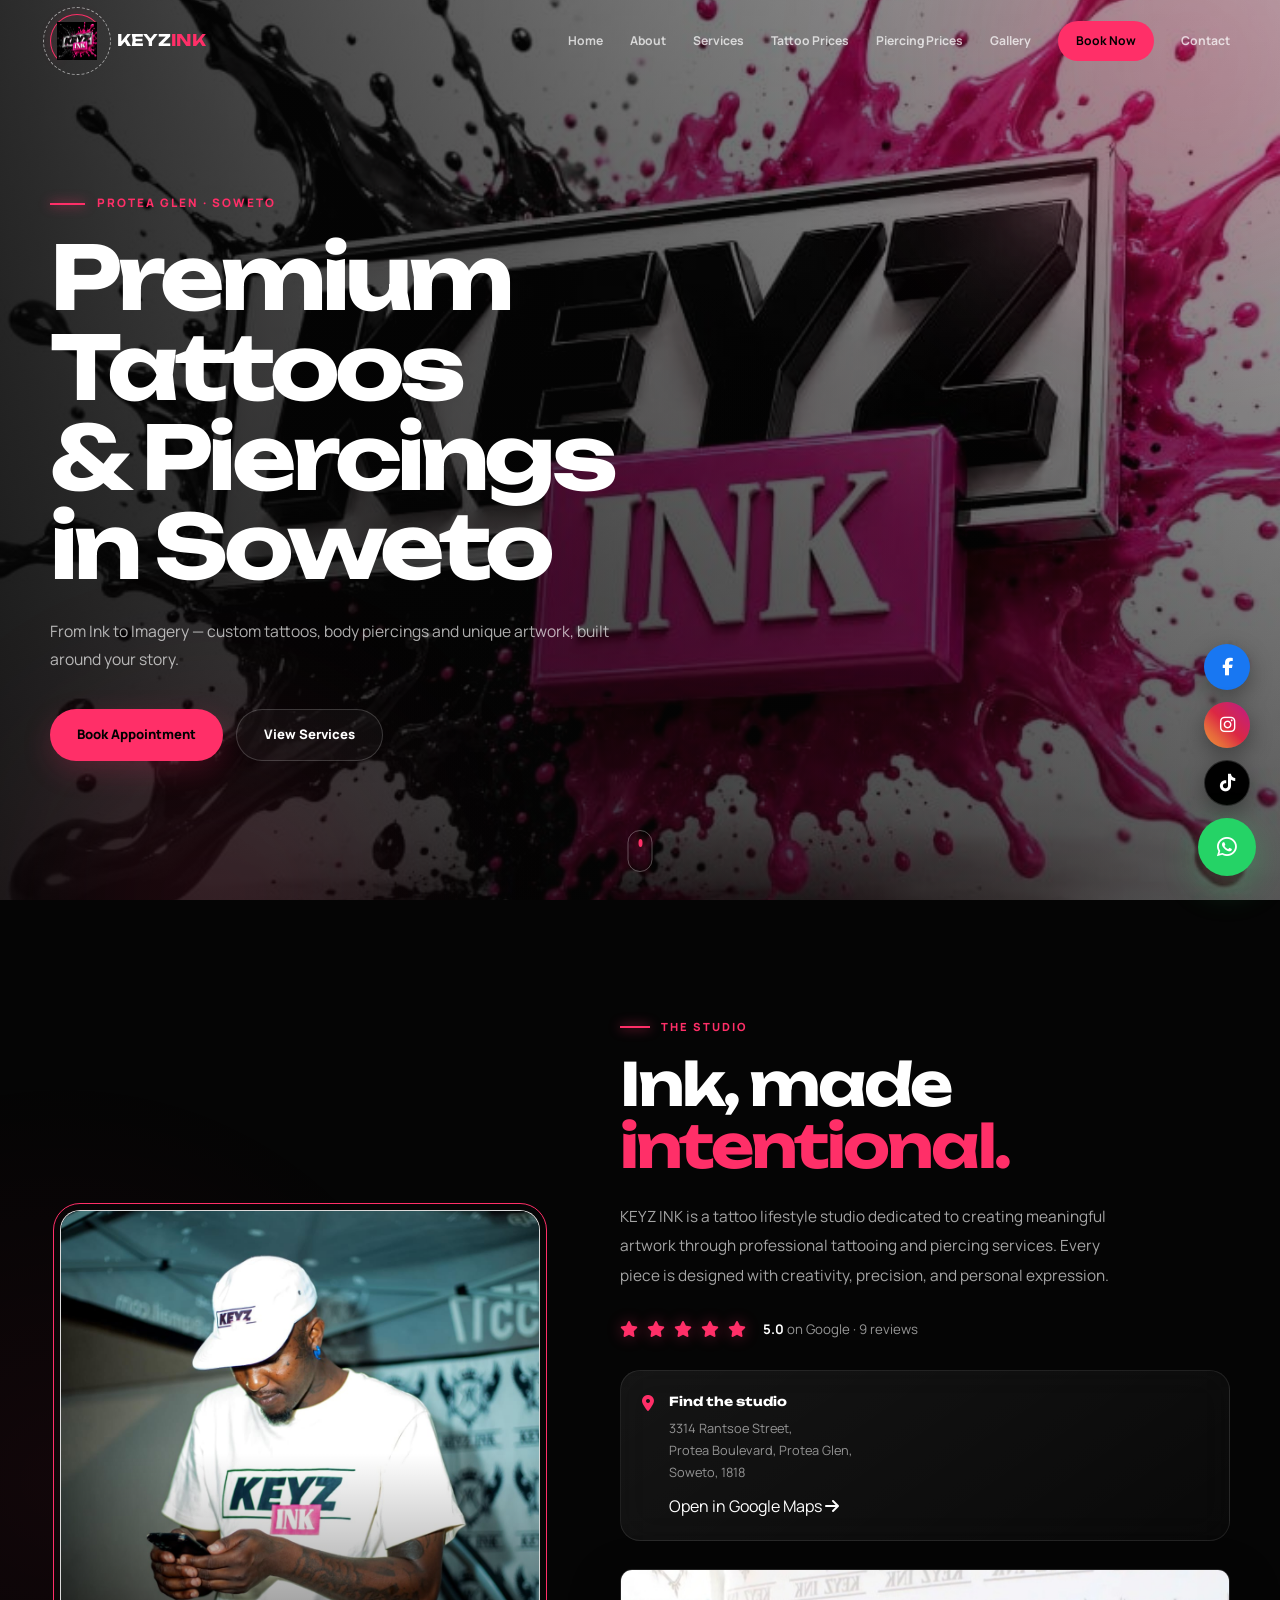
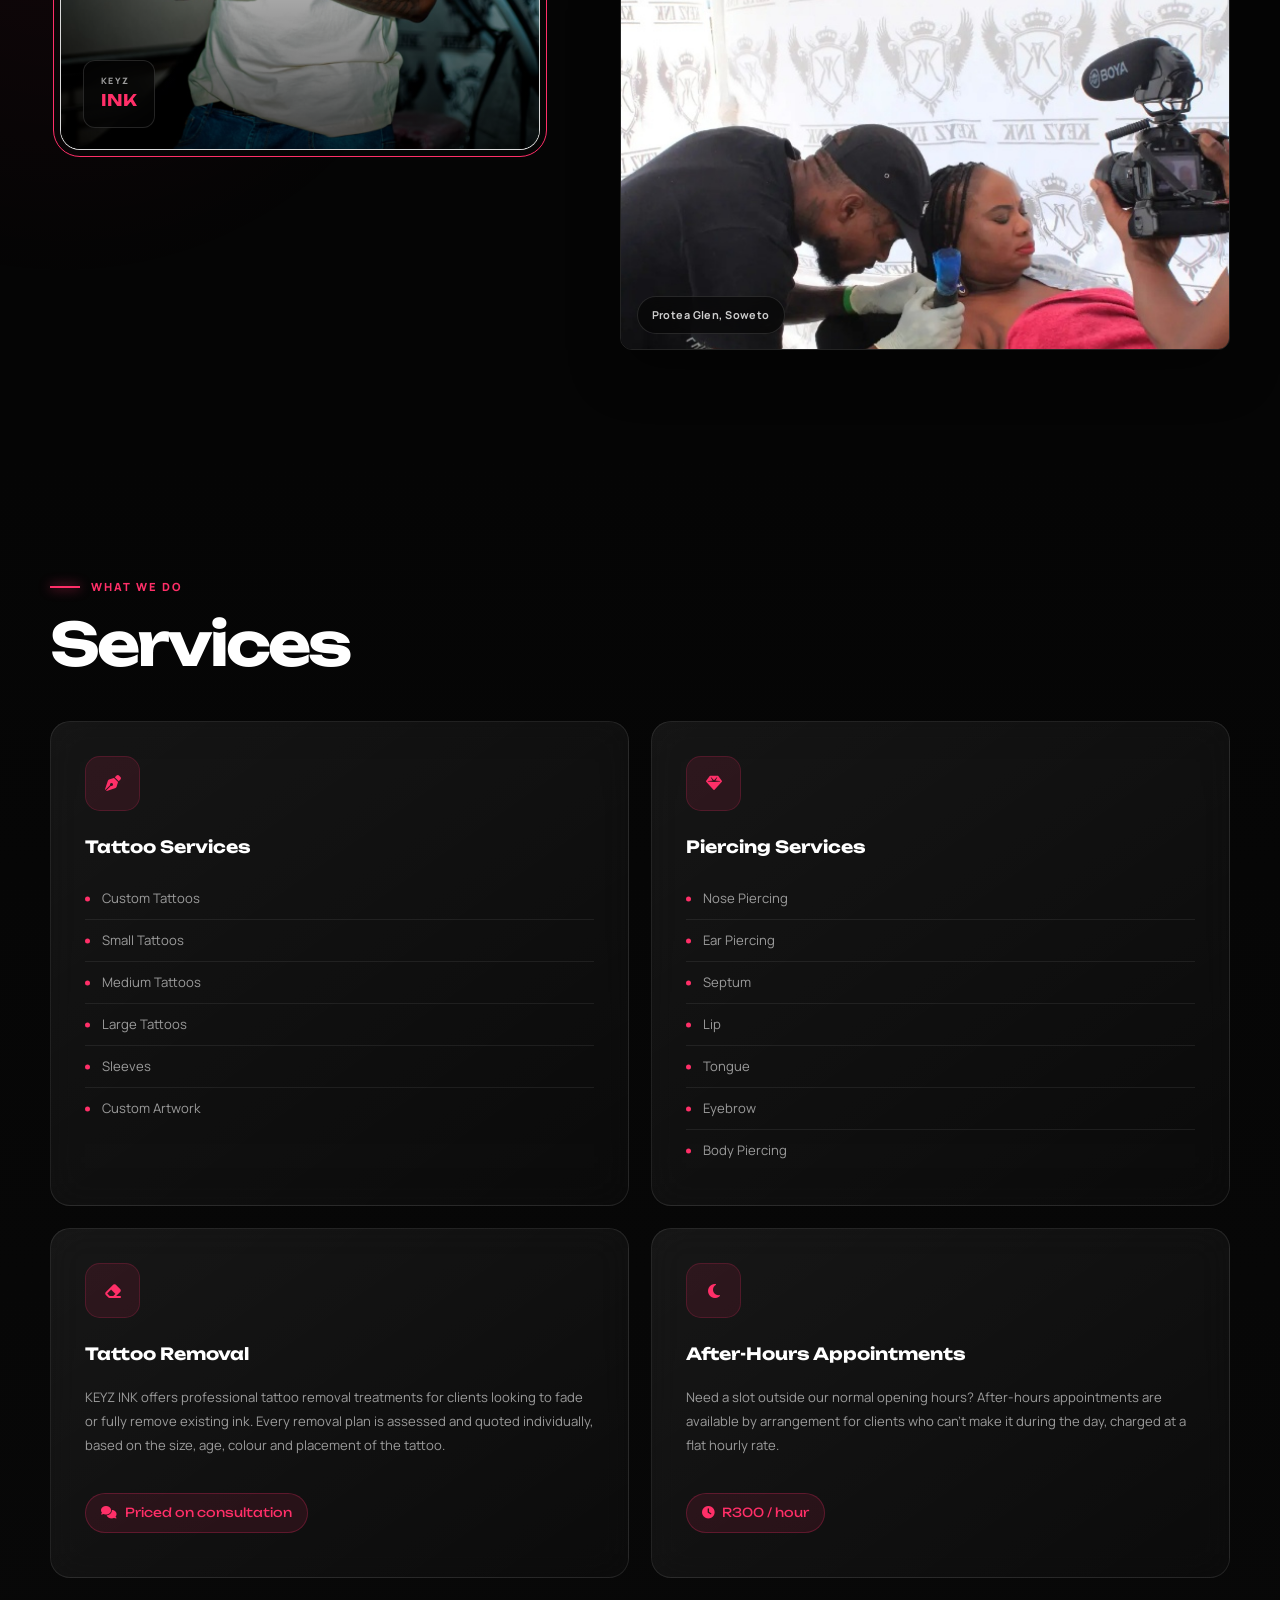
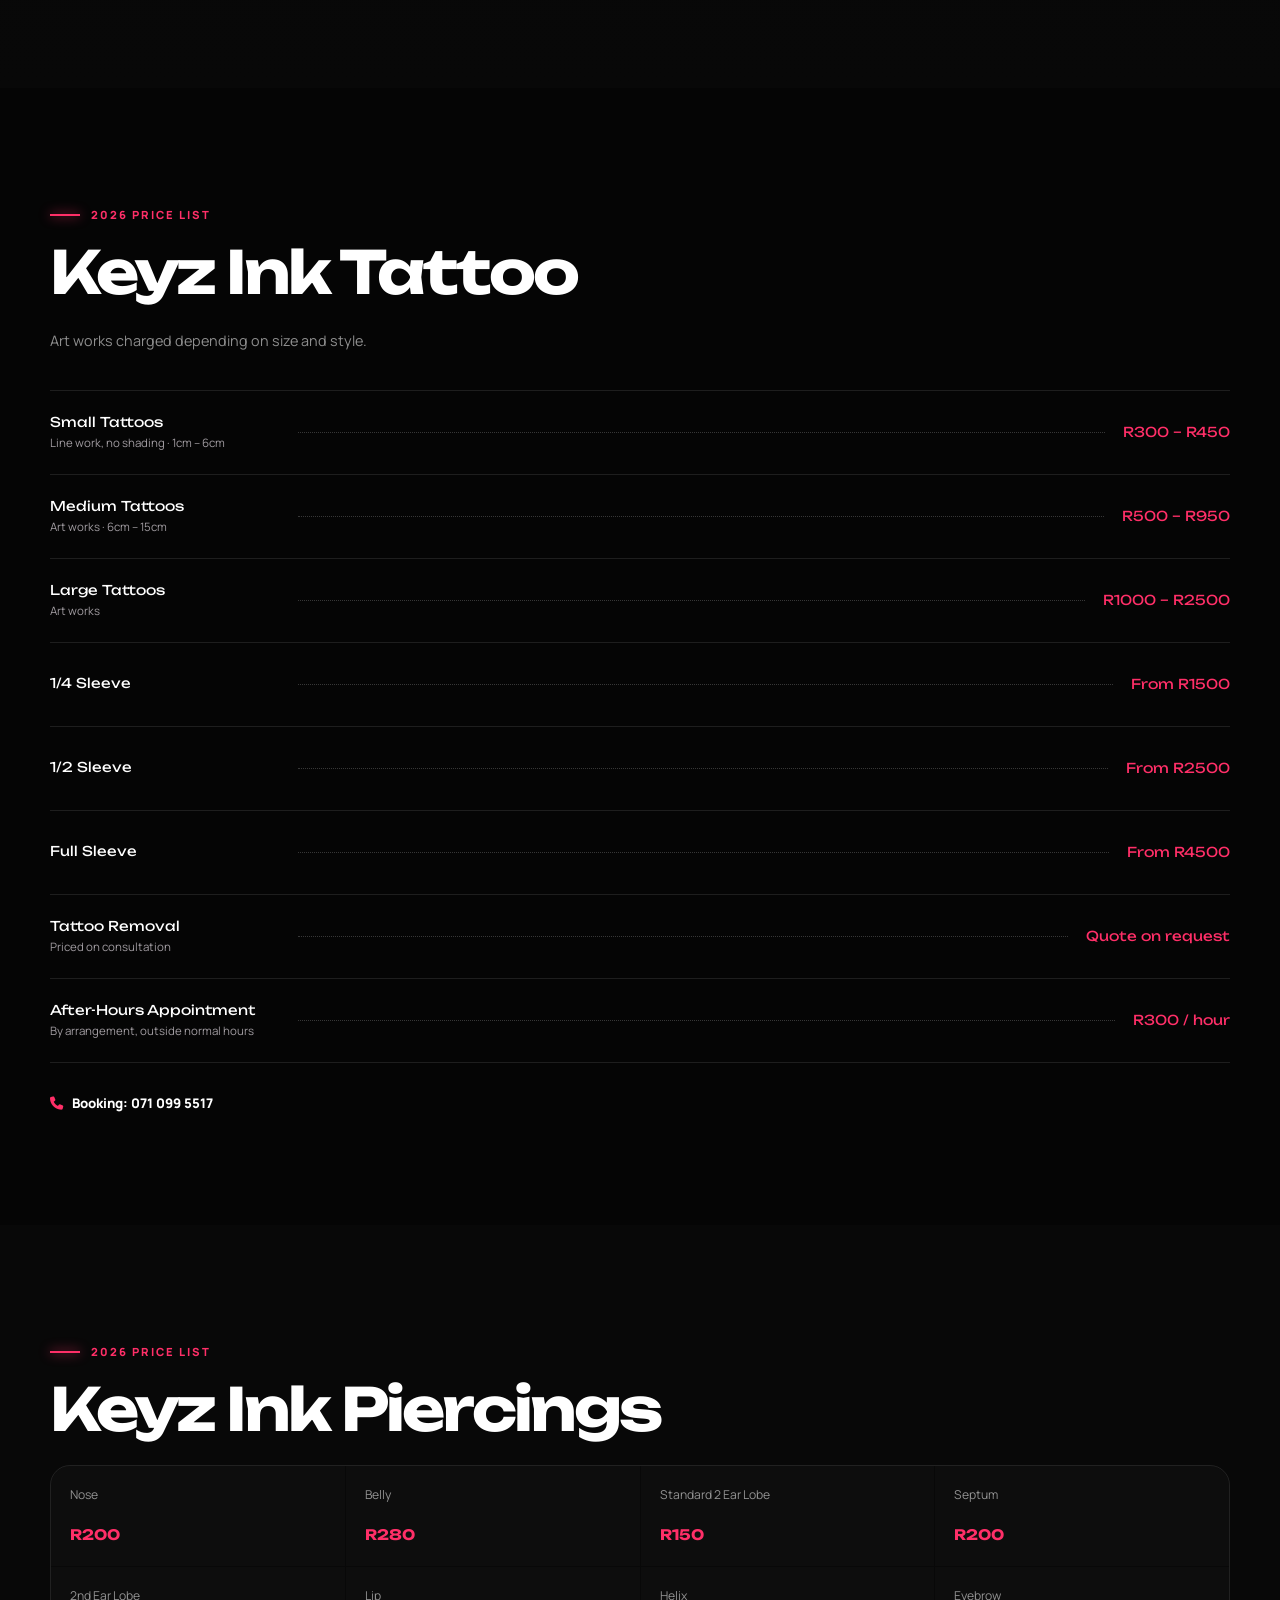
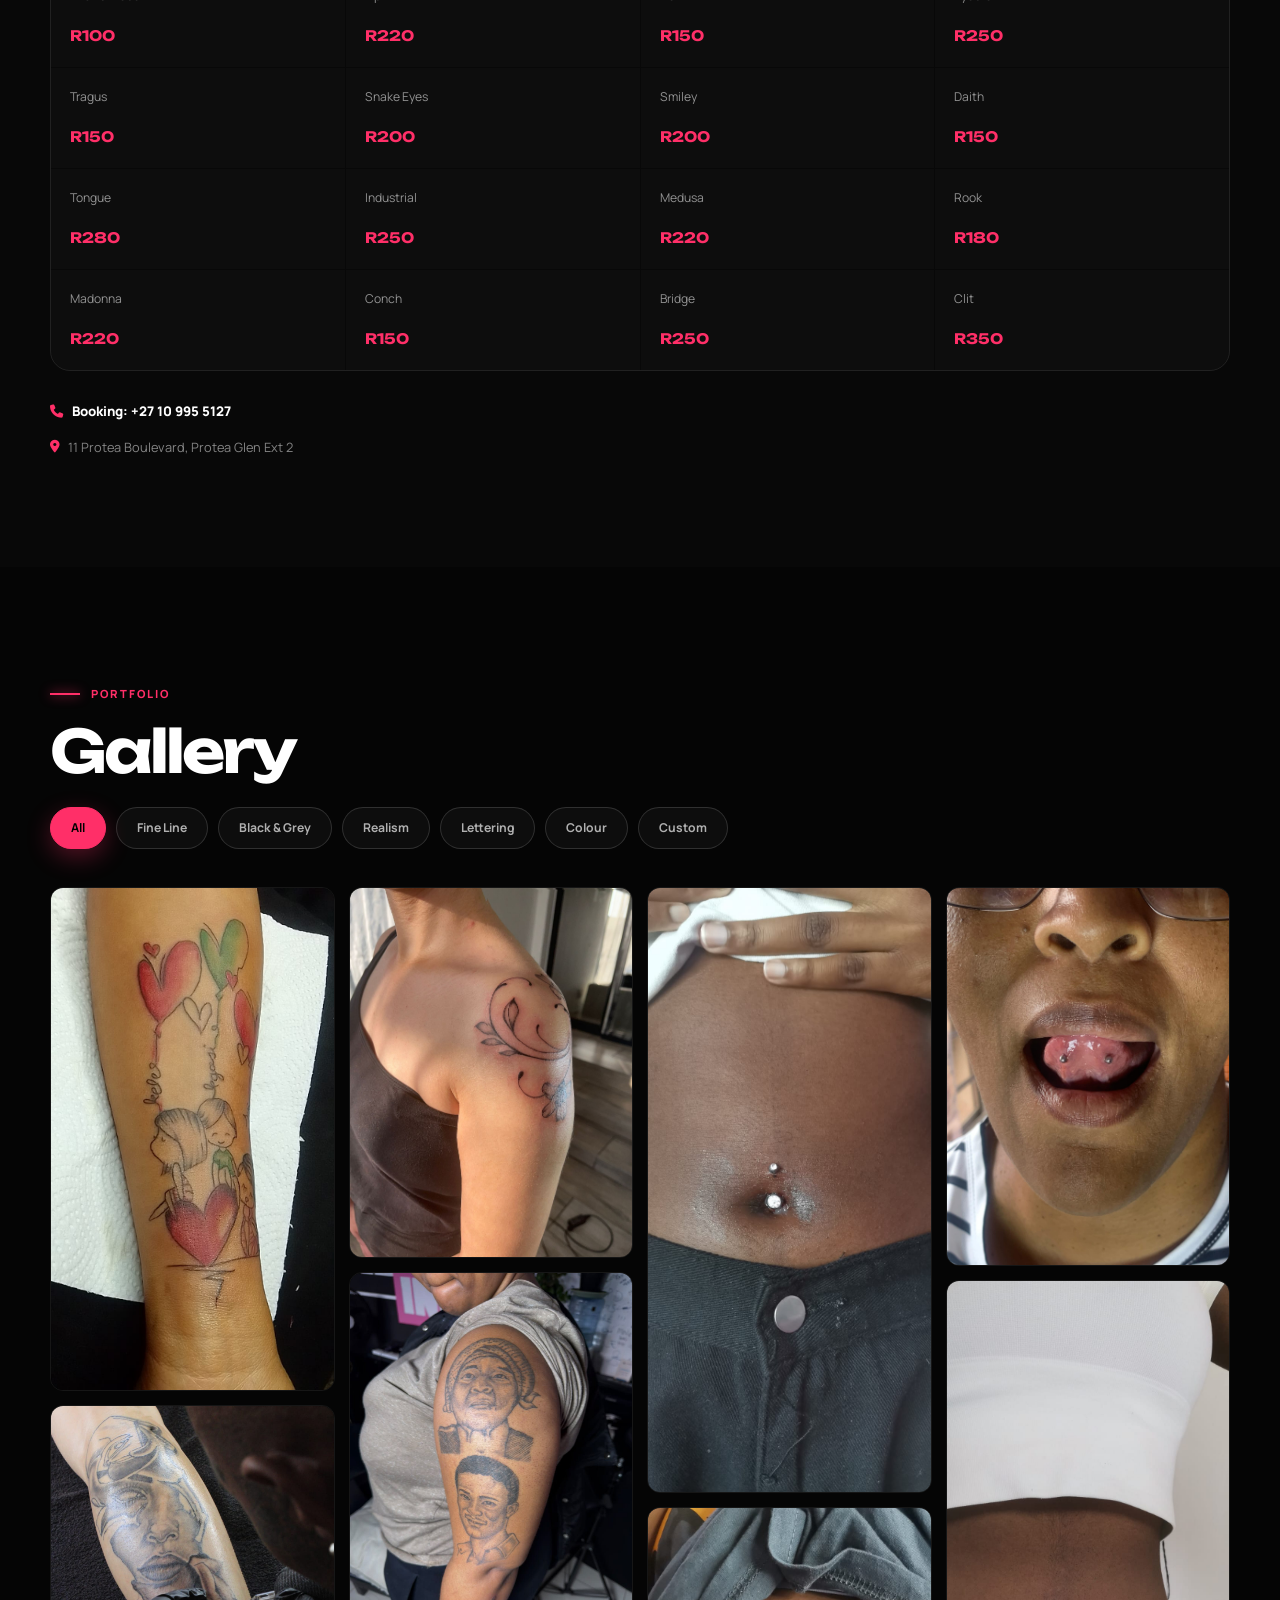
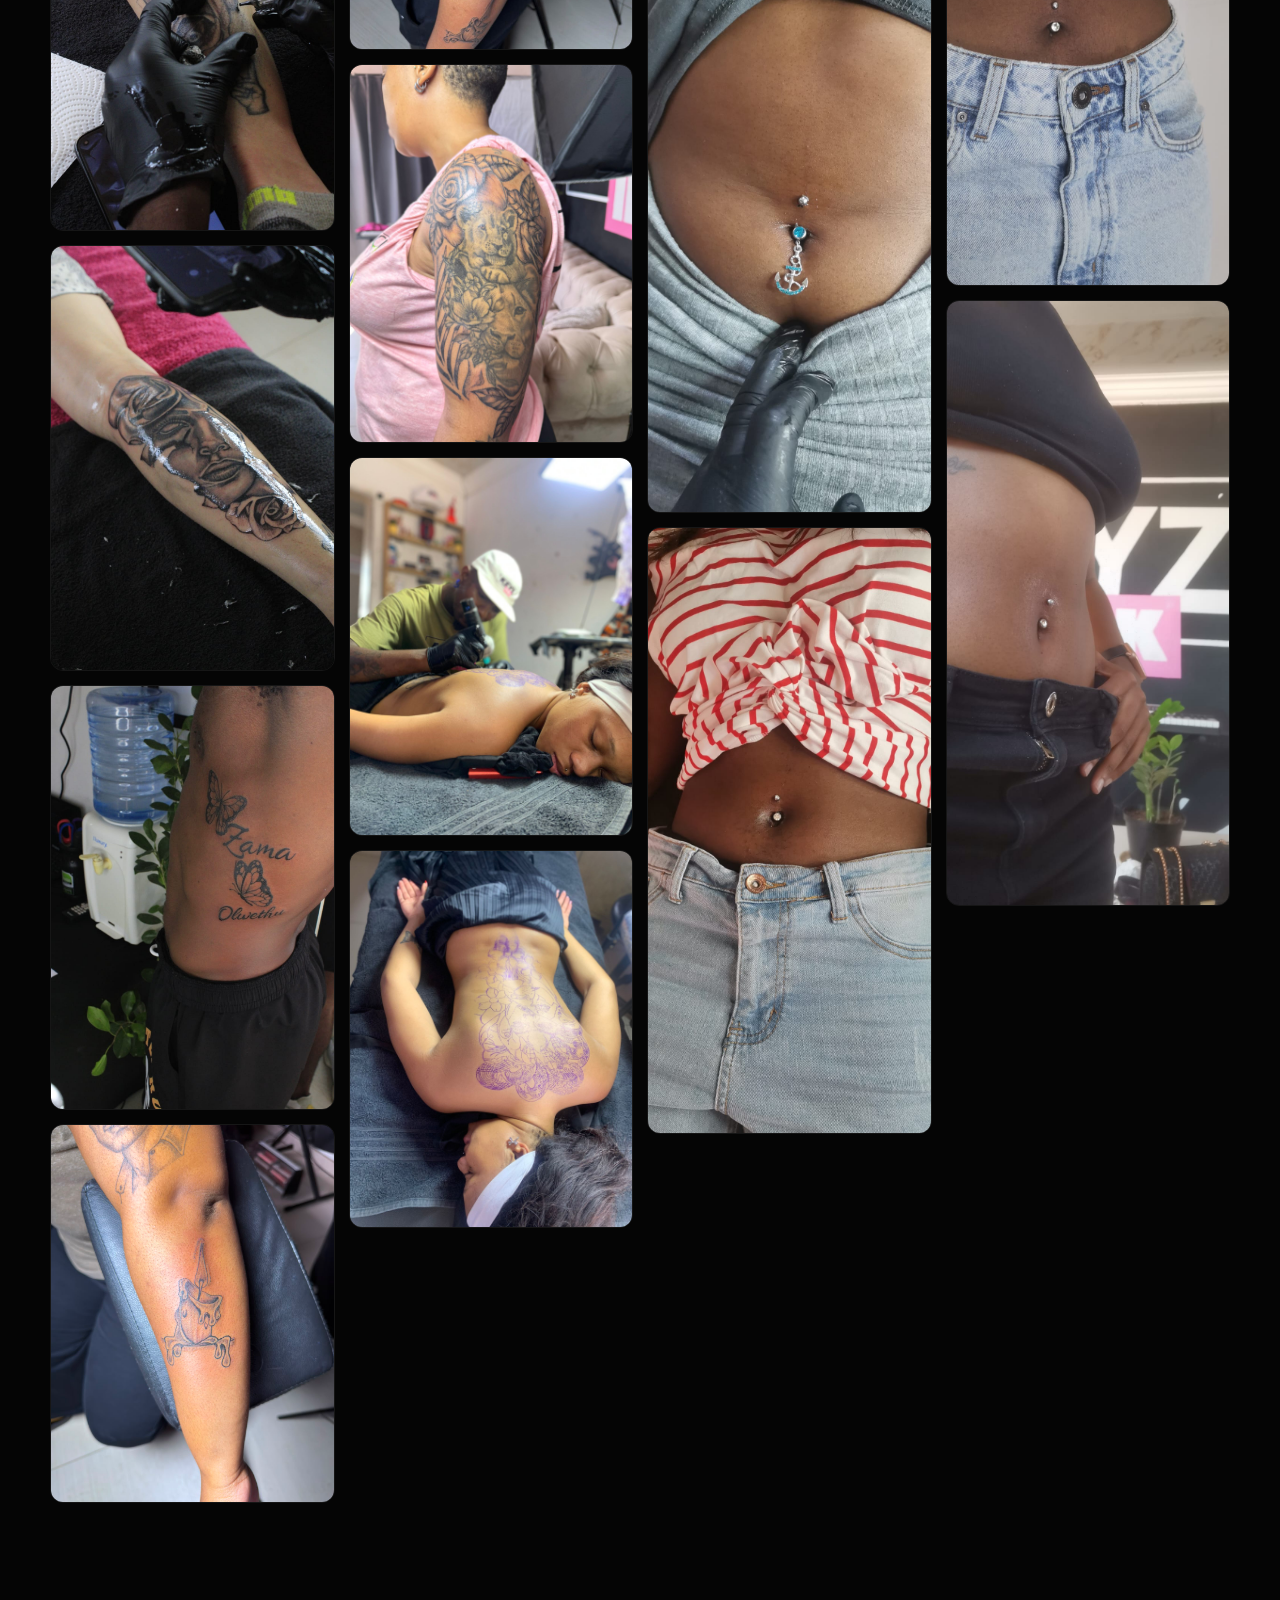
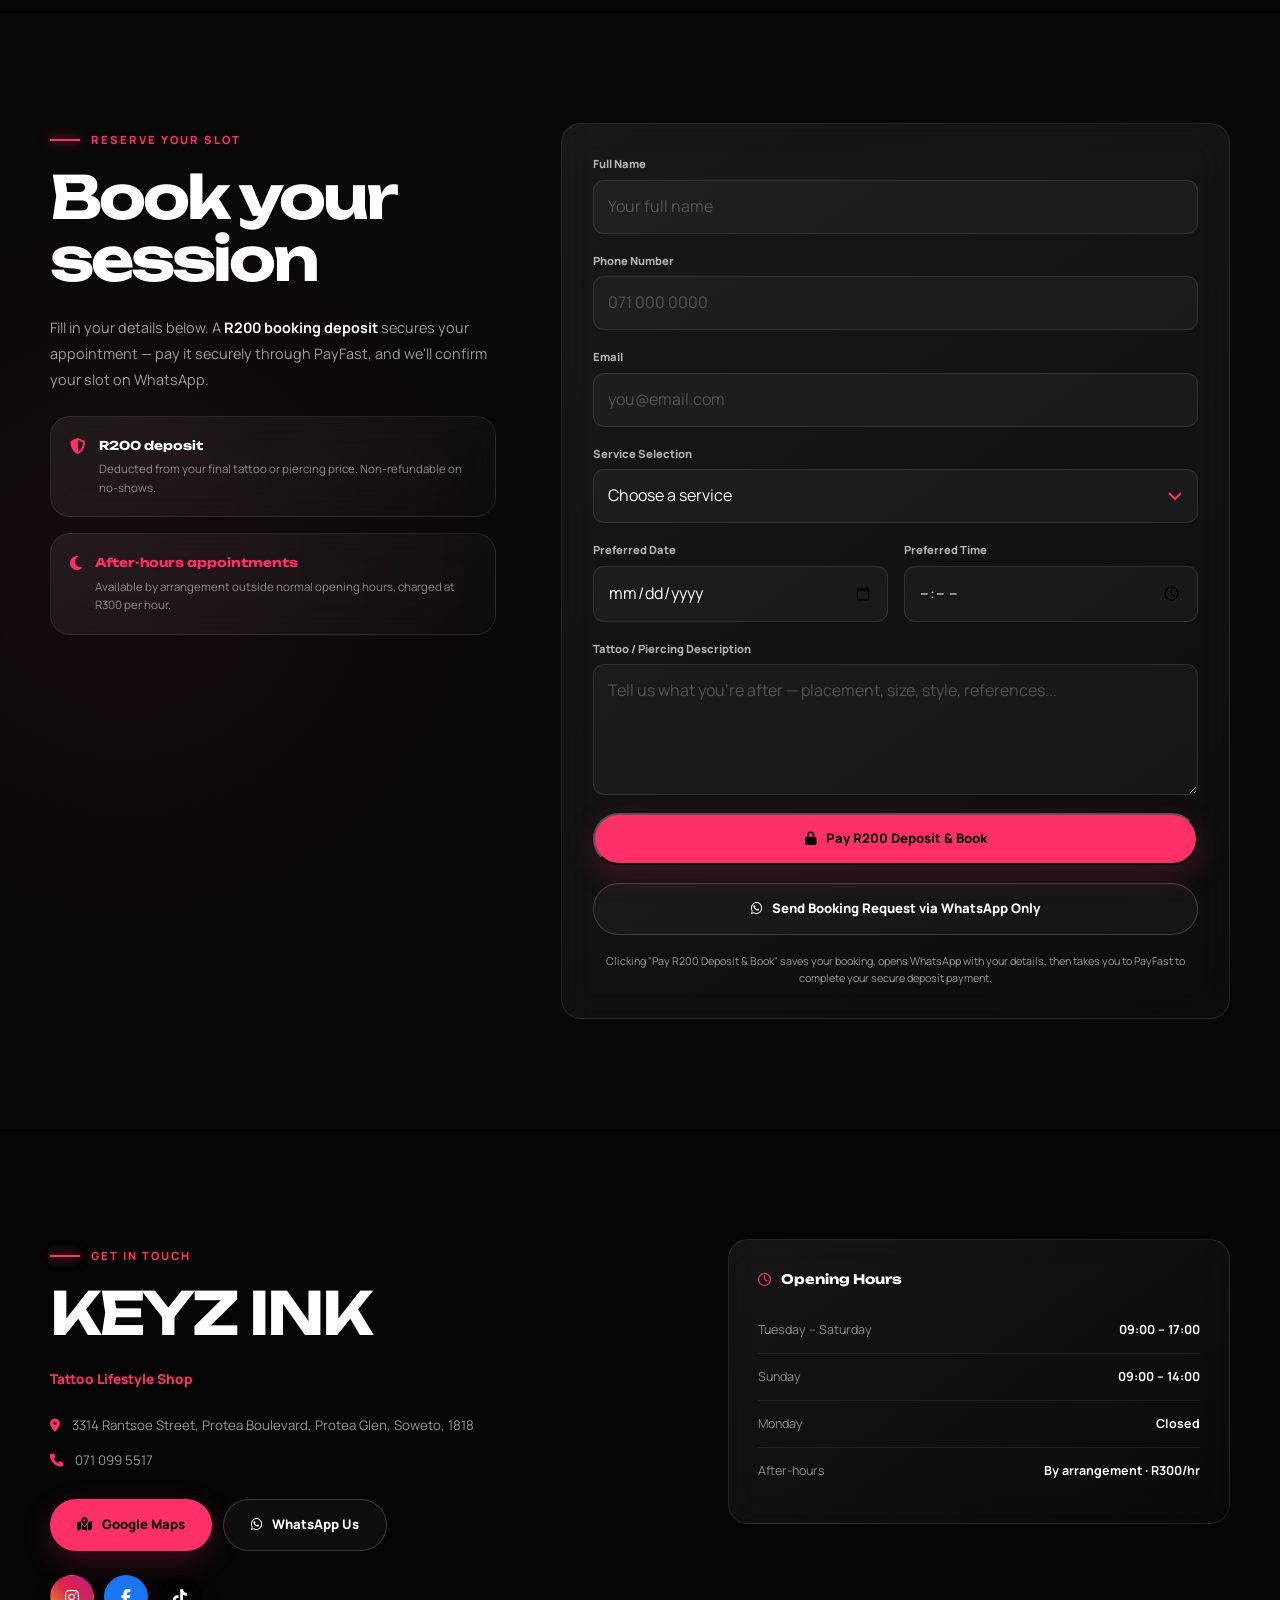
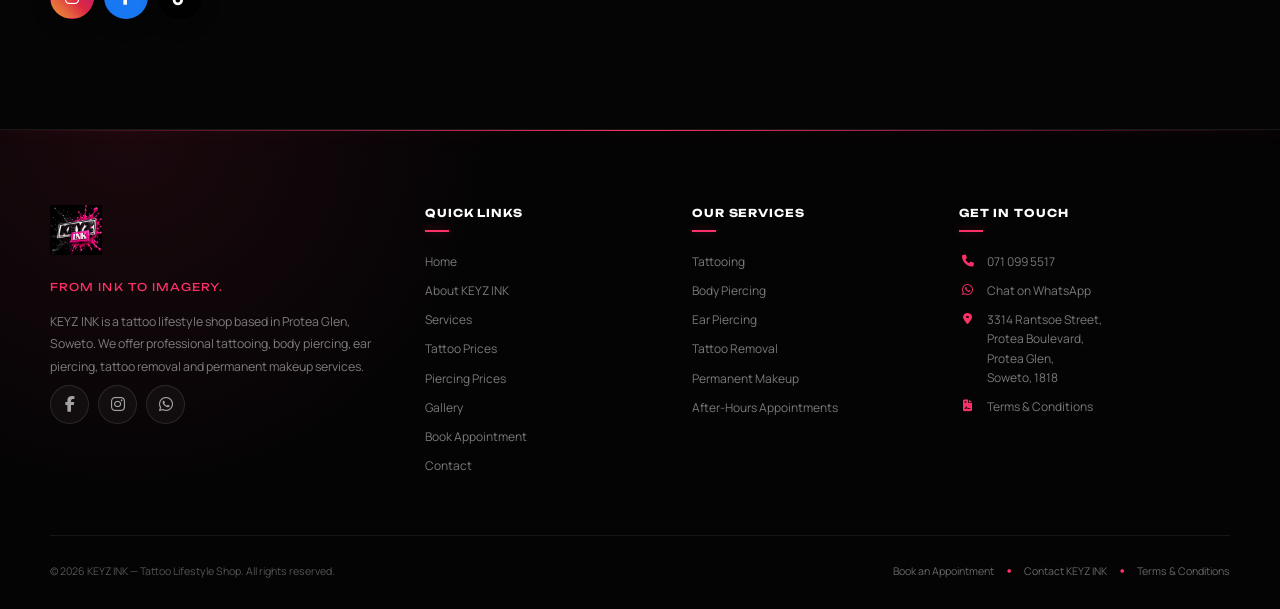
==== commit d970e23d: "Update hero image source to local file for improved loading performance" ====
--- a/public/index.html
+++ b/public/index.html
@@ -53,7 +53,7 @@
 <!-- HERO -->
 <section class="hero" id="home">
   <div class="hero-bg">
-    <img src="https://images.unsplash.com/photo-1611501275019-9b5cda994e8d?q=80&w=1800&auto=format&fit=crop" alt="" loading="eager">
+    <img src="images/hero-img.jpeg" alt="" loading="eager">
     <div class="hero-overlay"></div>
   </div>
 
